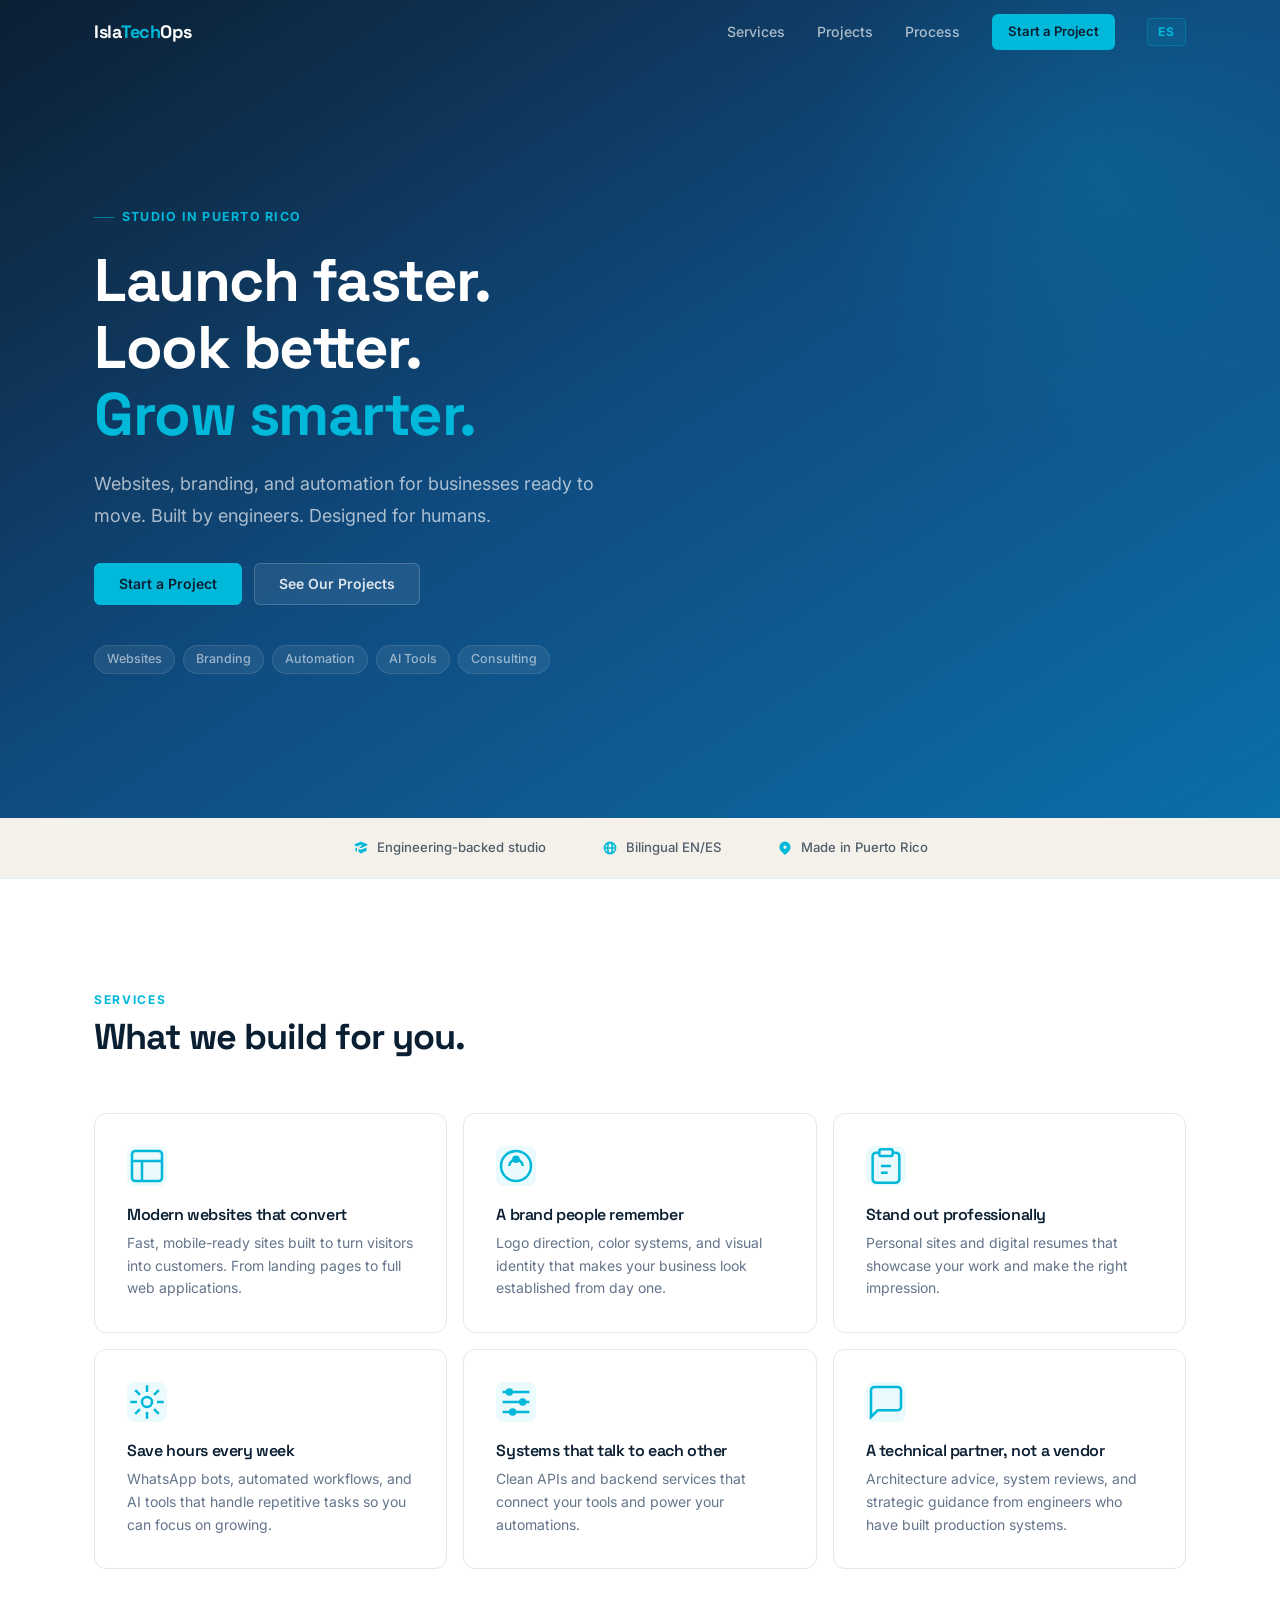
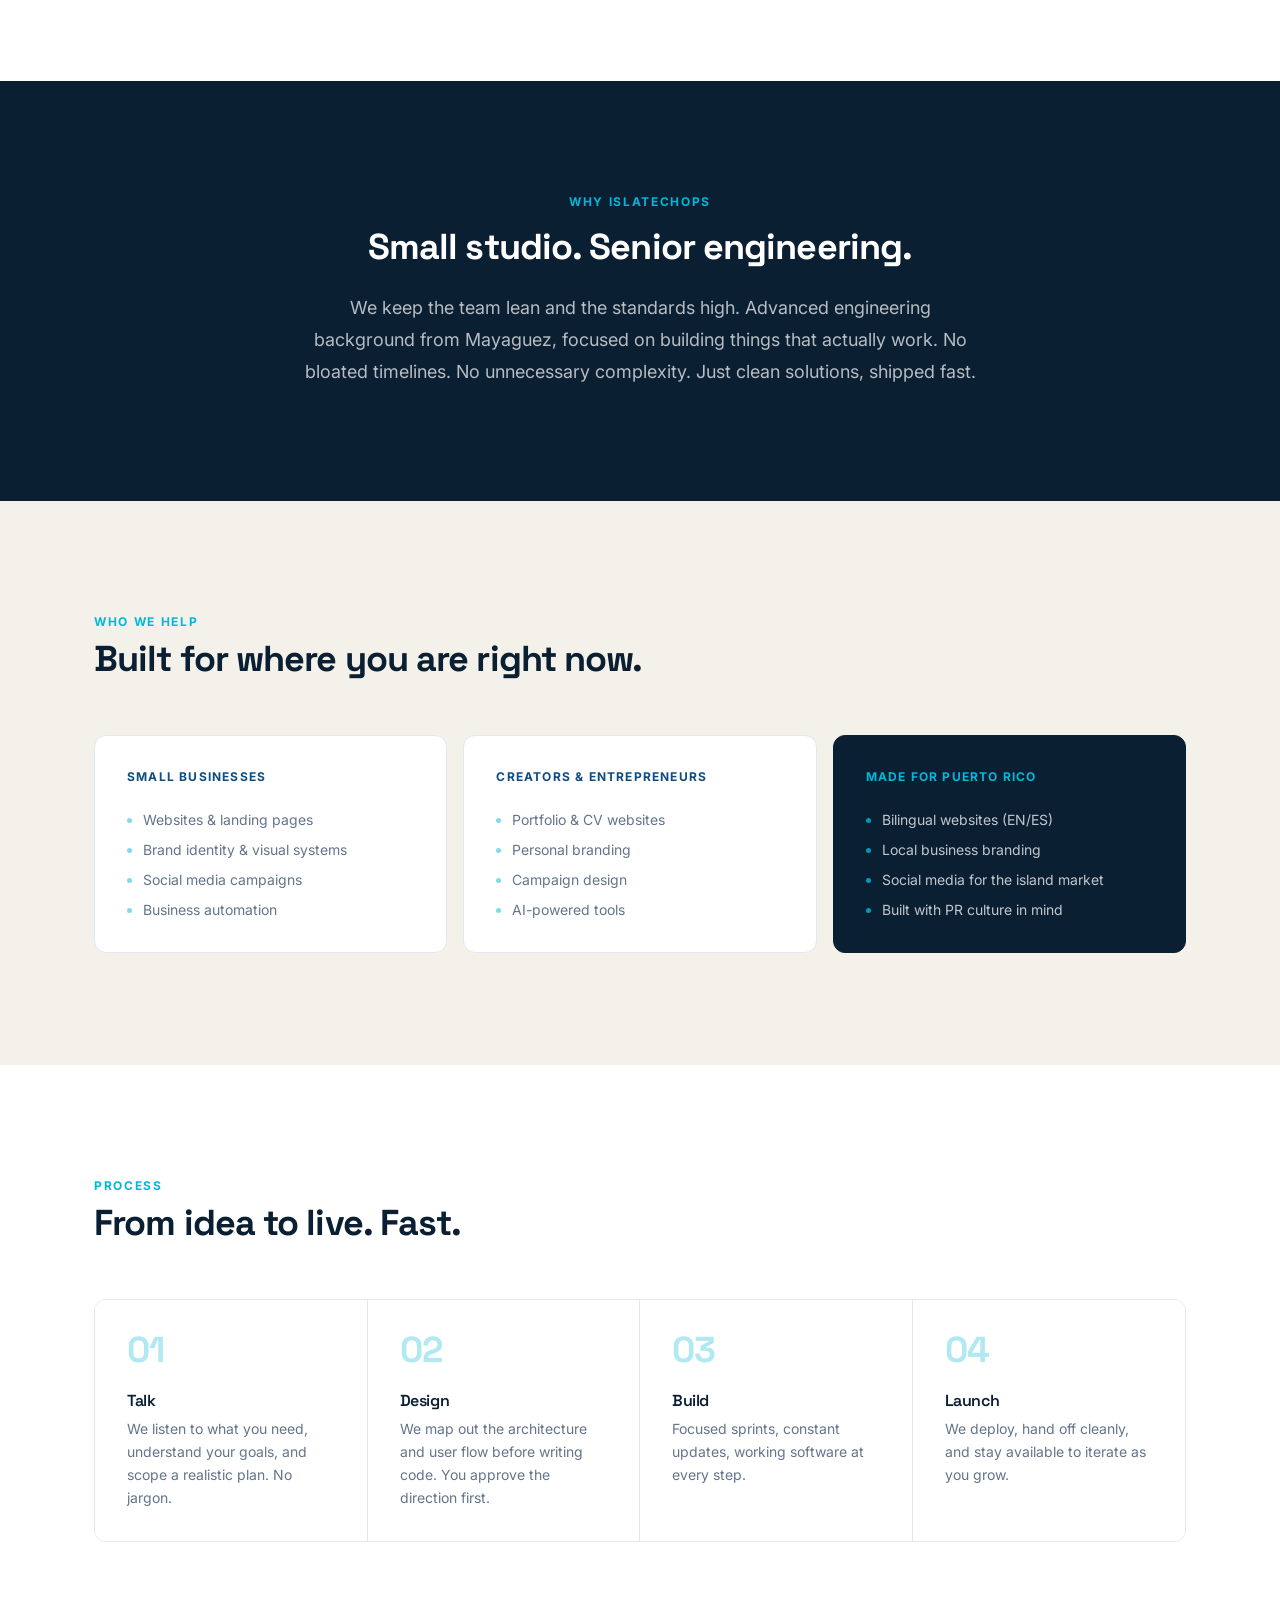
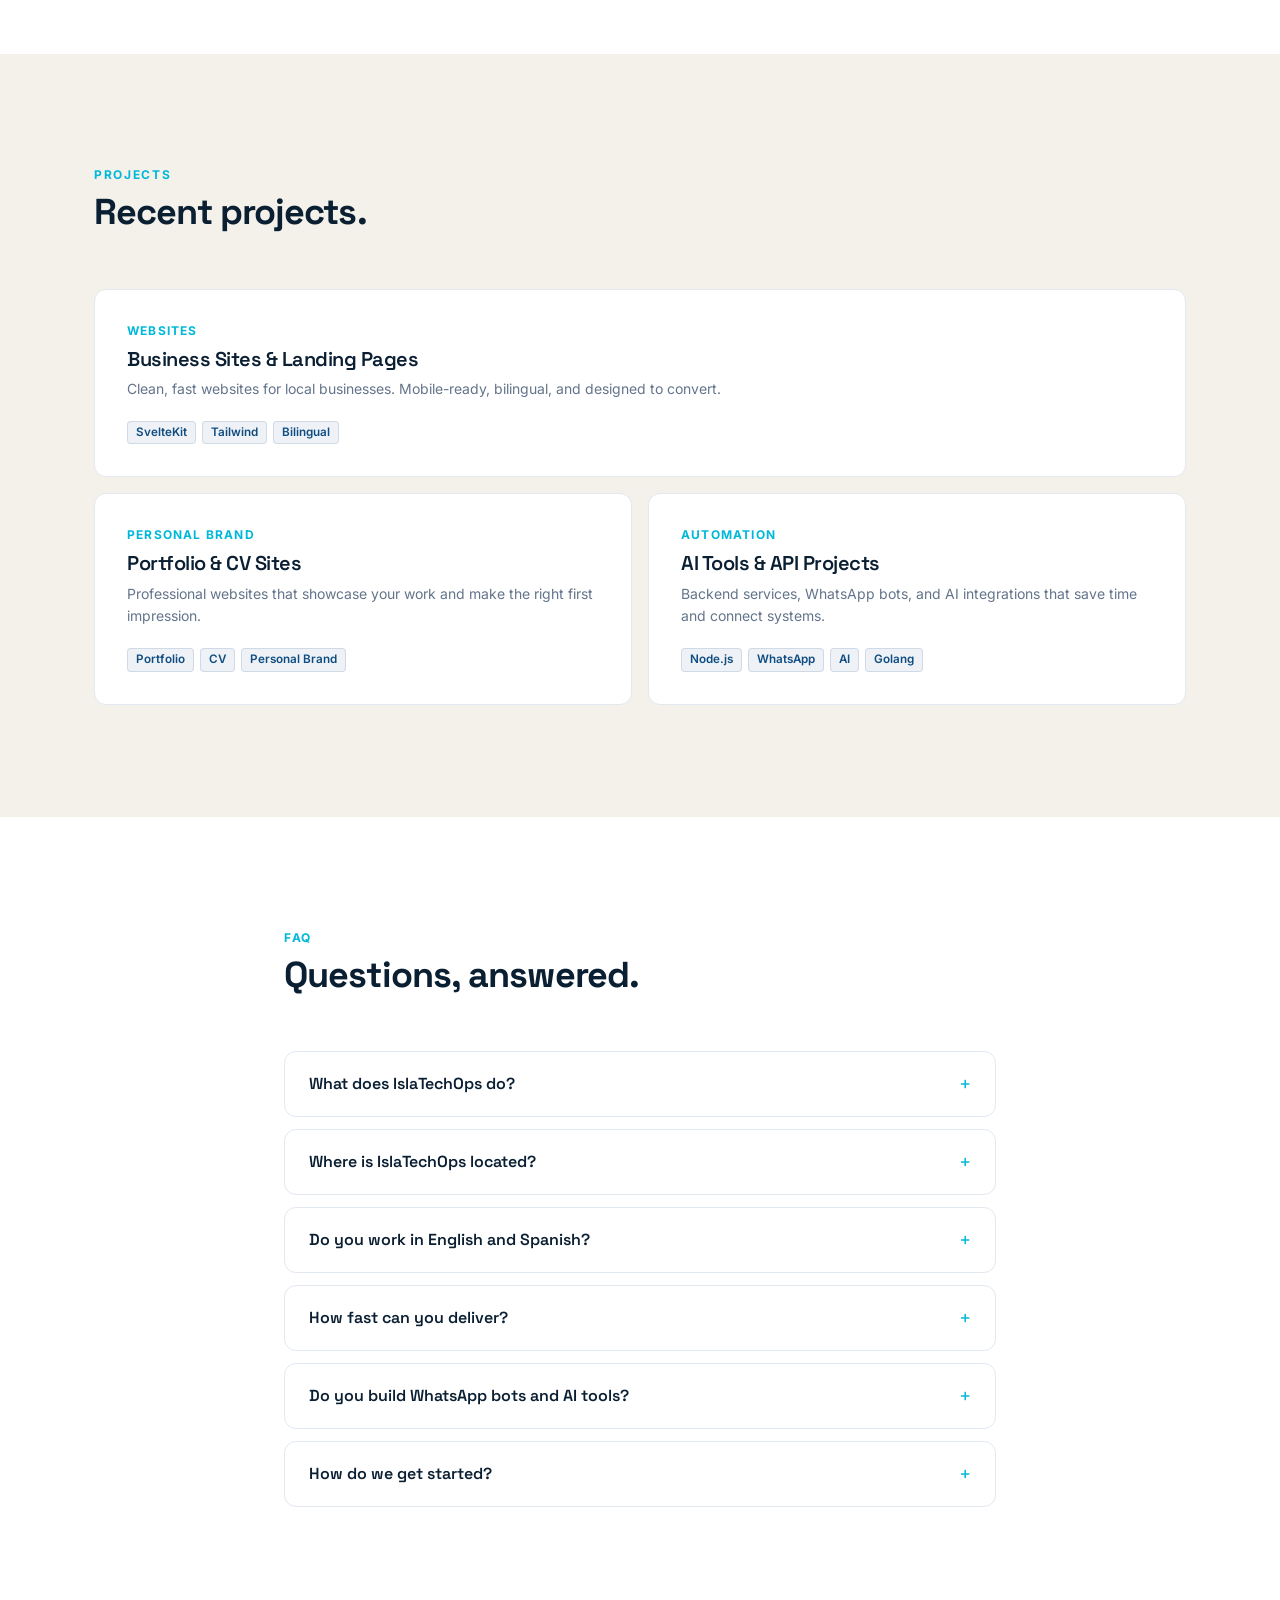
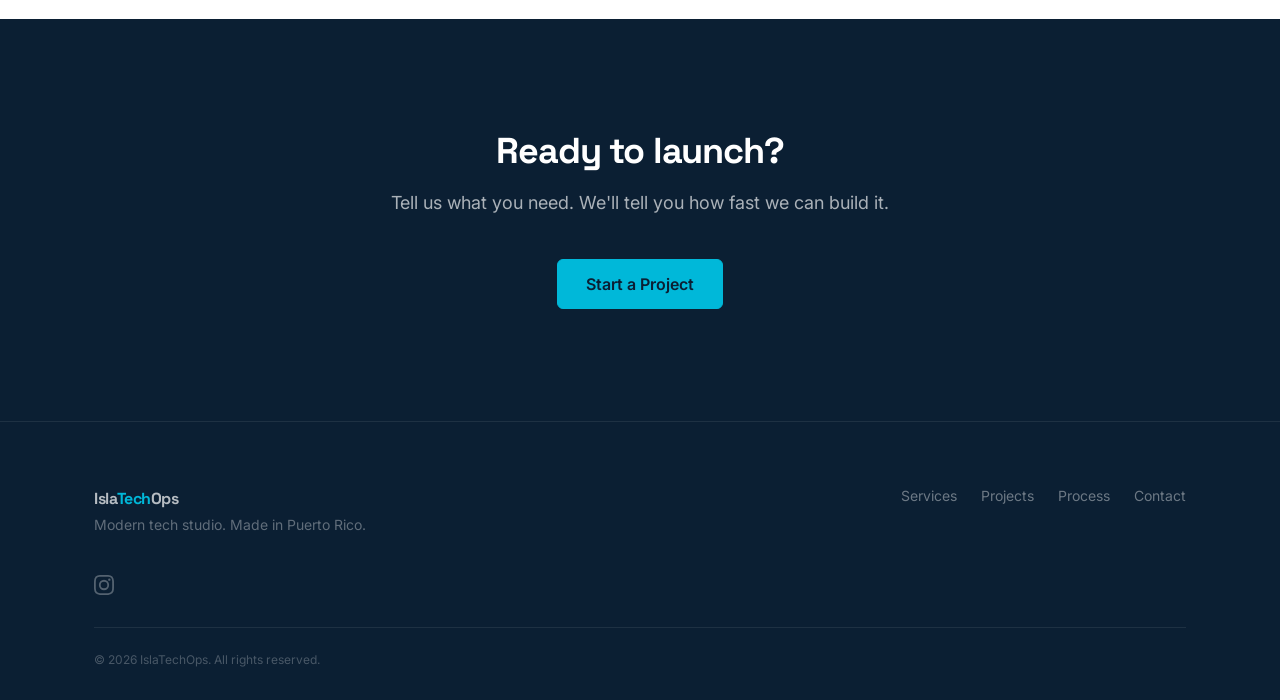
==== index.html @ 007b2ae7 "deploy: 28c992da46db5efd1ac79d65dab4089ecac6c20b ito-9-25/isla-tech-ops@28c992da46db5efd1ac79d65dab4" ====
<!doctype html>
<html lang="en" %sveltekit.attributes%>
<head>
  <meta charset="utf-8" />
  <meta name="viewport" content="width=device-width, initial-scale=1" />
  <meta name="theme-color" content="#0B1F33" />
  <meta name="color-scheme" content="light" />
  <link rel="manifest" href="/site.webmanifest" />
  <link rel="icon"             type="image/png" sizes="32x32" href="/logo-icon.png" />
  <link rel="icon"             type="image/png" sizes="16x16" href="/logo-icon.png" />
  <link rel="apple-touch-icon" sizes="180x180"                href="/logo-icon.png" />
  <link rel="preconnect" href="https://fonts.googleapis.com" />
  <link rel="preconnect" href="https://fonts.gstatic.com" crossorigin="anonymous" />
  <link rel="preload" as="style" href="https://fonts.googleapis.com/css2?family=Inter:wght@400;500;600&family=Space+Grotesk:wght@600;700&display=swap" />
  <link rel="stylesheet" href="https://fonts.googleapis.com/css2?family=Inter:wght@400;500;600&family=Space+Grotesk:wght@600;700&display=swap" media="print" onload="this.media='all'" />
  <noscript><link rel="stylesheet" href="https://fonts.googleapis.com/css2?family=Inter:wght@400;500;600&family=Space+Grotesk:wght@600;700&display=swap" /></noscript>
  <link href="./_app/immutable/entry/start.BDmFNzgh.js" rel="modulepreload">
		<link href="./_app/immutable/chunks/3kTxYc85.js" rel="modulepreload">
		<link href="./_app/immutable/chunks/Be1IkJb7.js" rel="modulepreload">
		<link href="./_app/immutable/entry/app.BhnBph5i.js" rel="modulepreload">
		<link href="./_app/immutable/chunks/DWjKG20r.js" rel="modulepreload">
		<link href="./_app/immutable/chunks/DiXzX1jH.js" rel="modulepreload">
		<link href="./_app/immutable/chunks/DRBwXQVj.js" rel="modulepreload">
		<link href="./_app/immutable/nodes/0.CoY6-DAo.js" rel="modulepreload">
		<link href="./_app/immutable/chunks/CcK7Q8ys.js" rel="modulepreload">
		<link href="./_app/immutable/nodes/2.BJ3NsCj7.js" rel="modulepreload">
		<!--1t153bb--><meta name="description" content="IslaTechOps is a modern tech studio in Puerto Rico. Websites, branding, and automation for businesses ready to grow. Engineering-backed, fast execution."/> <meta name="keywords" content="web development Puerto Rico, tech studio, branding, websites, AI automation, WhatsApp bots, APIs, portfolio sites, landing pages, consulting, IslaTechOps, desarrollo web, estudio tech, automatizacion"/> <meta name="robots" content="index, follow, max-snippet:-1, max-image-preview:large"/> <link rel="canonical" href="https://islatechops.com/"/> <meta name="geo.region" content="PR"/> <meta name="geo.placename" content="Puerto Rico"/> <link rel="alternate" hreflang="en" href="https://islatechops.com/?lang=en"/> <link rel="alternate" hreflang="es" href="https://islatechops.com/?lang=es"/> <link rel="alternate" hreflang="x-default" href="https://islatechops.com/"/> <link rel="alternate" type="text/plain" href="https://islatechops.com/llms.txt" title="LLM-readable site description"/> <link rel="alternate" type="text/plain" href="https://islatechops.com/llms-full.txt" title="LLM-readable full context"/> <meta property="og:type" content="website"/> <meta property="og:url" content="https://islatechops.com/"/> <meta property="og:site_name" content="IslaTechOps"/> <meta property="og:title" content="IslaTechOps: Launch faster. Look better. Grow smarter."/> <meta property="og:description" content="Modern tech studio in Puerto Rico. Websites, branding, and automation for businesses ready to grow. Engineering-backed, fast execution."/> <meta property="og:image" content="https://islatechops.com/logo-full.png"/> <meta property="og:image:alt" content="IslaTechOps - Modern tech studio in Puerto Rico"/> <meta property="og:locale" content="en_US"/> <meta property="og:locale:alternate" content="es_PR"/> <meta name="twitter:card" content="summary_large_image"/> <meta name="twitter:title" content="IslaTechOps: Launch faster. Look better. Grow smarter."/> <meta name="twitter:description" content="Modern tech studio in Puerto Rico. Websites, branding, and automation for businesses ready to grow. Engineering-backed, fast execution."/> <meta name="twitter:image" content="https://islatechops.com/logo-full.png"/> <!----><script type="application/ld+json">{"@context":"https://schema.org","@graph":[{"@type":"ProfessionalService","@id":"https://islatechops.com/#organization","name":"IslaTechOps","url":"https://islatechops.com/","logo":{"@type":"ImageObject","@id":"https://islatechops.com/#logo","url":"https://islatechops.com/logo-full.png","contentUrl":"https://islatechops.com/logo-full.png","caption":"IslaTechOps"},"image":{"@id":"https://islatechops.com/#logo"},"description":"IslaTechOps is a modern tech studio in Puerto Rico offering websites, branding, AI automation, WhatsApp bots, APIs, portfolio sites, and consulting for small businesses, creators, and entrepreneurs.","email":"support@islatechops.com","contactPoint":{"@type":"ContactPoint","contactType":"customer support","email":"support@islatechops.com","availableLanguage":["English","Spanish"]},"address":{"@type":"PostalAddress","addressRegion":"PR","addressCountry":"US"},"geo":{"@type":"GeoCoordinates","latitude":18.2208,"longitude":-66.5901},"areaServed":[{"@type":"Place","name":"Puerto Rico"},{"@type":"Place","name":"United States"},{"@type":"Place","name":"Latin America"}],"availableLanguage":[{"@type":"Language","name":"English","alternateName":"en"},{"@type":"Language","name":"Spanish","alternateName":"es"}],"knowsAbout":["Web Development","Branding","AI Automation","WhatsApp Bots","API Development","Landing Pages","Portfolio Websites","Technical Consulting","Visual Identity","Business Automation"],"sameAs":["https://instagram.com/islatechops"],"priceRange":"$$","slogan":"Launch faster. Look better. Grow smarter.","foundingLocation":{"@type":"Place","name":"Puerto Rico"},"hasOfferCatalog":{"@id":"https://islatechops.com/#services"}},{"@type":"WebSite","@id":"https://islatechops.com/#website","url":"https://islatechops.com/","name":"IslaTechOps","description":"Modern tech studio in Puerto Rico. Websites, branding, and automation for businesses ready to grow.","publisher":{"@id":"https://islatechops.com/#organization"},"inLanguage":["en","es"]},{"@type":"WebPage","@id":"https://islatechops.com/#webpage","url":"https://islatechops.com/","name":"IslaTechOps: Launch faster. Look better. Grow smarter.","isPartOf":{"@id":"https://islatechops.com/#website"},"about":{"@id":"https://islatechops.com/#organization"},"primaryImageOfPage":{"@id":"https://islatechops.com/#logo"},"inLanguage":["en","es"]},{"@type":"OfferCatalog","@id":"https://islatechops.com/#services","name":"IslaTechOps Services","description":"Professional services offered by IslaTechOps tech studio in Puerto Rico.","itemListElement":[{"@type":"Offer","position":1,"itemOffered":{"@type":"Service","name":"Modern Websites","description":"Fast, mobile-ready websites built to convert visitors into customers. Landing pages, business sites, and full web applications.","provider":{"@id":"https://islatechops.com/#organization"},"areaServed":"Puerto Rico"}},{"@type":"Offer","position":2,"itemOffered":{"@type":"Service","name":"Branding & Visual Identity","description":"Logo direction, color systems, and visual identity that makes your business look established from day one.","provider":{"@id":"https://islatechops.com/#organization"},"areaServed":"Puerto Rico"}},{"@type":"Offer","position":3,"itemOffered":{"@type":"Service","name":"Portfolio & CV Websites","description":"Personal sites and digital resumes that showcase your work and make the right professional impression.","provider":{"@id":"https://islatechops.com/#organization"},"areaServed":"Puerto Rico"}},{"@type":"Offer","position":4,"itemOffered":{"@type":"Service","name":"AI Automation & WhatsApp Bots","description":"WhatsApp bots, automated workflows, and AI tools that handle repetitive tasks so you can focus on growing your business.","provider":{"@id":"https://islatechops.com/#organization"},"areaServed":"Puerto Rico"}},{"@type":"Offer","position":5,"itemOffered":{"@type":"Service","name":"APIs & Integrations","description":"Clean APIs and backend services that connect your tools, payments, forms, and power your automations.","provider":{"@id":"https://islatechops.com/#organization"},"areaServed":"Puerto Rico"}},{"@type":"Offer","position":6,"itemOffered":{"@type":"Service","name":"Technical Consulting","description":"Architecture advice, system reviews, and strategic guidance from engineers who have built production systems.","provider":{"@id":"https://islatechops.com/#organization"},"areaServed":"Puerto Rico"}}]},{"@type":"FAQPage","@id":"https://islatechops.com/#faq","isPartOf":{"@id":"https://islatechops.com/#webpage"},"inLanguage":"en","mainEntity":[{"@type":"Question","name":"What does IslaTechOps do?","acceptedAnswer":{"@type":"Answer","text":"We build websites, branding, AI automations, WhatsApp bots, and APIs for small businesses, creators, and entrepreneurs. We also offer technical consulting."}},{"@type":"Question","name":"Where is IslaTechOps located?","acceptedAnswer":{"@type":"Answer","text":"We are based in Puerto Rico and work with clients across the island, the United States, and Latin America."}},{"@type":"Question","name":"Do you work in English and Spanish?","acceptedAnswer":{"@type":"Answer","text":"Yes. The studio is fully bilingual. We build bilingual websites and communicate in whichever language you prefer."}},{"@type":"Question","name":"How fast can you deliver?","acceptedAnswer":{"@type":"Answer","text":"We work in focused cycles with no bloated timelines. Simple sites launch in days to weeks, not months. You get a realistic timeline before we start."}},{"@type":"Question","name":"Do you build WhatsApp bots and AI tools?","acceptedAnswer":{"@type":"Answer","text":"Yes. We build WhatsApp bots, automated workflows, and AI tools that answer customers faster and handle repetitive tasks for you."}},{"@type":"Question","name":"How do we get started?","acceptedAnswer":{"@type":"Answer","text":"Email support@islatechops.com or tap Start a Project. Tell us what you need, and we will reply with a realistic plan and timeline."}}]}]}</script><!----><!----><title>IslaTechOps: Launch faster. Look better. Grow smarter.</title>
		<link href="./_app/immutable/assets/0.JP_t9rA4.css" rel="stylesheet">
</head>
<body data-sveltekit-preload-data="hover" class="antialiased ito-loading">
  <script>
    (function() {
      var lang = 'en';
      try {
        var p = new URLSearchParams(window.location.search).get('lang');
        if (p === 'es' || p === 'en') { lang = p; }
        else {
          var s = localStorage.getItem('ito-lang');
          if (s === 'es') lang = 'es';
        }
      } catch(e) {}
      document.documentElement.lang = lang;
      document.documentElement.dataset.lang = lang;
      if (lang === 'en') document.body.classList.remove('ito-loading');
    })();
  </script>
  <div><!--[--><!--[0--><!--[--><a href="#main" class="skip-link">Skip to main content</a> <header class="fixed top-0 inset-x-0 z-50 transition-[background-color,border-color,backdrop-filter] duration-300 border-b will-change-[backdrop-filter] bg-transparent border-transparent"><div class="max-w-[1140px] mx-auto px-6 flex items-center justify-between h-16"><a href="/" class="flex-shrink-0 text-white font-heading font-bold text-lg tracking-tight">Isla<span class="text-aqua">Tech</span>Ops</a> <nav class="hidden md:flex items-center gap-8" aria-label="Main navigation"><!--[--><a href="#services" class="text-[0.88rem] font-medium text-white/65 hover:text-white transition-colors">Services</a><a href="#projects" class="text-[0.88rem] font-medium text-white/65 hover:text-white transition-colors">Projects</a><a href="#process" class="text-[0.88rem] font-medium text-white/65 hover:text-white transition-colors">Process</a><!--]--> <a href="#contact" class="text-[0.82rem] font-semibold px-4 py-2 rounded-md bg-aqua text-navy hover:bg-aqua-hover transition-colors">Start a Project</a> <button aria-label="Switch to Spanish" class="text-[0.75rem] font-bold tracking-widest text-aqua bg-aqua/10 border border-aqua/25 hover:bg-aqua/20 hover:border-aqua rounded px-2.5 py-1 transition-colors cursor-pointer">ES</button></nav> <button class="md:hidden flex flex-col gap-[5px] p-1 cursor-pointer" aria-label="Toggle navigation menu" aria-expanded="false" aria-controls="mobile-menu"><span class="block w-[22px] h-[1.5px] bg-white/65 transition-transform duration-200 "></span> <span class="block w-[22px] h-[1.5px] bg-white/65 transition-opacity duration-200 "></span> <span class="block w-[22px] h-[1.5px] bg-white/65 transition-transform duration-200 "></span></button></div> <!--[-1--><!--]--></header><!----> <main id="main"><!--[--><!----> <section class="relative overflow-hidden bg-gradient-to-br from-navy via-navy-mid to-[#0a6fa8] pt-[calc(9rem+64px)] pb-36"><div class="absolute inset-0 pointer-events-none opacity-30" style="background-image: radial-gradient(rgba(0,184,217,.12) 1px, transparent 1px); background-size: 32px 32px;"></div> <div class="absolute -top-28 -right-24 w-[560px] h-[560px] rounded-full pointer-events-none" style="background: radial-gradient(circle, rgba(0,184,217,.15) 0%, transparent 70%);"></div> <div class="relative z-10 max-w-[1140px] mx-auto px-6"><p class="hero-fade flex items-center gap-2 text-[0.78rem] font-bold tracking-[0.1em] uppercase text-aqua mb-5" style="animation-delay: 0ms"><span class="inline-block w-5 h-px bg-aqua opacity-60"></span> Studio in Puerto Rico</p> <h1 class="hero-fade text-4xl md:text-6xl font-bold text-white max-w-3xl mb-5 font-heading leading-[1.1]" style="animation-delay: 80ms"><!---->Launch faster.<br/>Look better.<br/><span class="text-aqua">Grow smarter.</span><!----></h1> <p class="hero-fade text-base md:text-lg text-white/65 max-w-[540px] leading-[1.75] mb-8" style="animation-delay: 160ms">Websites, branding, and automation for businesses ready to move. Built by engineers. Designed for humans.</p> <div class="hero-fade flex flex-wrap gap-3 mb-10" style="animation-delay: 240ms"><a href="#contact" class="px-6 py-2.5 rounded-md bg-aqua border border-aqua text-navy text-sm font-semibold hover:bg-aqua-hover hover:border-aqua-hover transition-colors">Start a Project</a> <a href="#projects" class="px-6 py-2.5 rounded-md bg-white/8 border border-white/18 text-white/85 text-sm font-semibold hover:bg-white/14 hover:text-white transition-colors">See Our Projects</a></div> <div class="hero-fade flex flex-wrap gap-2" style="animation-delay: 320ms"><!--[--><span class="text-[0.78rem] font-medium text-white/55 bg-white/7 border border-white/10 rounded-full px-3 py-1 hover:text-aqua hover:border-aqua/40 hover:bg-aqua/8 transition-colors cursor-default">Websites</span><span class="text-[0.78rem] font-medium text-white/55 bg-white/7 border border-white/10 rounded-full px-3 py-1 hover:text-aqua hover:border-aqua/40 hover:bg-aqua/8 transition-colors cursor-default">Branding</span><span class="text-[0.78rem] font-medium text-white/55 bg-white/7 border border-white/10 rounded-full px-3 py-1 hover:text-aqua hover:border-aqua/40 hover:bg-aqua/8 transition-colors cursor-default">Automation</span><span class="text-[0.78rem] font-medium text-white/55 bg-white/7 border border-white/10 rounded-full px-3 py-1 hover:text-aqua hover:border-aqua/40 hover:bg-aqua/8 transition-colors cursor-default">AI Tools</span><span class="text-[0.78rem] font-medium text-white/55 bg-white/7 border border-white/10 rounded-full px-3 py-1 hover:text-aqua hover:border-aqua/40 hover:bg-aqua/8 transition-colors cursor-default">Consulting</span><!--]--></div></div></section><!----> <section class="py-5 bg-sand border-b border-border"><div class="max-w-[1140px] mx-auto px-6"><div class="flex flex-wrap justify-center gap-8 md:gap-14"><!--[--><div class="flex items-center gap-2 text-navy/70"><span class="text-aqua"><!----><svg viewBox="0 0 20 20" fill="currentColor" class="w-4 h-4"><path d="M10.394 2.08a1 1 0 00-.788 0l-7 3a1 1 0 000 1.84L5.25 8.051a.999.999 0 01.356-.257l4-1.714a1 1 0 11.788 1.838L7.667 9.088l1.94.831a1 1 0 00.787 0l7-3a1 1 0 000-1.838l-7-3zM3.31 9.397L5 10.12v4.102a8.969 8.969 0 00-1.05-.174 1 1 0 01-.89-.89 11.115 11.115 0 01.25-3.762zM9.3 16.573A9.026 9.026 0 007 14.935v-3.957l1.818.78a3 3 0 002.364 0l5.508-2.361a11.026 11.026 0 01.25 3.762 1 1 0 01-.89.89 8.968 8.968 0 00-5.35 2.524 1 1 0 01-1.4 0z"/></svg><!----></span> <span class="text-[0.82rem] font-medium">Engineering-backed studio</span></div><div class="flex items-center gap-2 text-navy/70"><span class="text-aqua"><!----><svg viewBox="0 0 20 20" fill="currentColor" class="w-4 h-4"><path fill-rule="evenodd" d="M4.083 9h1.946c.089-1.546.383-2.97.837-4.118A6.004 6.004 0 004.083 9zM10 2a8 8 0 100 16 8 8 0 000-16zm0 2c-.076 0-.232.032-.465.262-.238.234-.497.623-.737 1.182-.389.907-.673 2.142-.766 3.556h3.936c-.093-1.414-.377-2.649-.766-3.556-.24-.56-.5-.948-.737-1.182C10.232 4.032 10.076 4 10 4zm3.971 5c-.089-1.546-.383-2.97-.837-4.118A6.004 6.004 0 0115.917 9h-1.946zm-2.003 2H8.032c.093 1.414.377 2.649.766 3.556.24.56.5.948.737 1.182.233.23.389.262.465.262.076 0 .232-.032.465-.262.238-.234.497-.623.737-1.182.389-.907.673-2.142.766-3.556zm1.166 4.118c.454-1.147.748-2.572.837-4.118h1.946a6.004 6.004 0 01-2.783 4.118zm-6.268 0C6.412 13.97 6.118 12.546 6.03 11H4.083a6.004 6.004 0 002.783 4.118z" clip-rule="evenodd"/></svg><!----></span> <span class="text-[0.82rem] font-medium">Bilingual EN/ES</span></div><div class="flex items-center gap-2 text-navy/70"><span class="text-aqua"><!----><svg viewBox="0 0 20 20" fill="currentColor" class="w-4 h-4"><path fill-rule="evenodd" d="M5.05 4.05a7 7 0 119.9 9.9L10 18.9l-4.95-4.95a7 7 0 010-9.9zM10 11a2 2 0 100-4 2 2 0 000 4z" clip-rule="evenodd"/></svg><!----></span> <span class="text-[0.82rem] font-medium">Made in Puerto Rico</span></div><!--]--></div></div></section><!----> <section class="py-28 bg-white" id="services"><div class="max-w-[1140px] mx-auto px-6"><div class="mb-14 fade-up"><p class="text-[0.75rem] font-bold tracking-[0.14em] uppercase text-aqua mb-2">Services</p> <h2 class="text-3xl md:text-4xl font-bold text-navy max-w-xl font-heading">What we build for you.</h2></div> <div class="grid grid-cols-1 md:grid-cols-2 lg:grid-cols-3 gap-4"><!--[--><article class="fade-up group bg-white border border-border rounded-xl hover:border-aqua/30 hover:-translate-y-0.5 transition-[border-color,transform] duration-300 p-8" style="animation-delay: 0ms"><div class="w-10 h-10 flex items-center justify-center rounded-lg bg-aqua/8 text-aqua mb-5 group-hover:bg-aqua/14 transition-colors" aria-hidden="true"><!----><svg viewBox="0 0 24 24" fill="none" stroke="currentColor" stroke-width="1.5"><rect x="3" y="3" width="18" height="18" rx="2"/><path d="M3 9h18"/><path d="M9 21V9"/></svg><!----></div> <h3 class="text-base font-semibold text-navy mb-2 font-heading">Modern websites that convert</h3> <p class="text-sm text-slate leading-relaxed">Fast, mobile-ready sites built to turn visitors into customers. From landing pages to full web applications.</p></article><article class="fade-up group bg-white border border-border rounded-xl hover:border-aqua/30 hover:-translate-y-0.5 transition-[border-color,transform] duration-300 p-8" style="animation-delay: 80ms"><div class="w-10 h-10 flex items-center justify-center rounded-lg bg-aqua/8 text-aqua mb-5 group-hover:bg-aqua/14 transition-colors" aria-hidden="true"><!----><svg viewBox="0 0 24 24" fill="none" stroke="currentColor" stroke-width="1.5"><circle cx="12" cy="12" r="9"/><path d="M8 12a4 4 0 0 1 8 0"/><circle cx="12" cy="8" r="1.5" fill="currentColor"/></svg><!----></div> <h3 class="text-base font-semibold text-navy mb-2 font-heading">A brand people remember</h3> <p class="text-sm text-slate leading-relaxed">Logo direction, color systems, and visual identity that makes your business look established from day one.</p></article><article class="fade-up group bg-white border border-border rounded-xl hover:border-aqua/30 hover:-translate-y-0.5 transition-[border-color,transform] duration-300 p-8" style="animation-delay: 160ms"><div class="w-10 h-10 flex items-center justify-center rounded-lg bg-aqua/8 text-aqua mb-5 group-hover:bg-aqua/14 transition-colors" aria-hidden="true"><!----><svg viewBox="0 0 24 24" fill="none" stroke="currentColor" stroke-width="1.5"><path d="M16 4h2a2 2 0 0 1 2 2v14a2 2 0 0 1-2 2H6a2 2 0 0 1-2-2V6a2 2 0 0 1 2-2h2"/><rect x="8" y="2" width="8" height="4" rx="1"/><path d="M9 12h6M9 16h4"/></svg><!----></div> <h3 class="text-base font-semibold text-navy mb-2 font-heading">Stand out professionally</h3> <p class="text-sm text-slate leading-relaxed">Personal sites and digital resumes that showcase your work and make the right impression.</p></article><article class="fade-up group bg-white border border-border rounded-xl hover:border-aqua/30 hover:-translate-y-0.5 transition-[border-color,transform] duration-300 p-8" style="animation-delay: 240ms"><div class="w-10 h-10 flex items-center justify-center rounded-lg bg-aqua/8 text-aqua mb-5 group-hover:bg-aqua/14 transition-colors" aria-hidden="true"><!----><svg viewBox="0 0 24 24" fill="none" stroke="currentColor" stroke-width="1.5"><path d="M12 2v4M12 18v4M4.93 4.93l2.83 2.83M16.24 16.24l2.83 2.83M2 12h4M18 12h4M4.93 19.07l2.83-2.83M16.24 7.76l2.83-2.83"/><circle cx="12" cy="12" r="3"/></svg><!----></div> <h3 class="text-base font-semibold text-navy mb-2 font-heading">Save hours every week</h3> <p class="text-sm text-slate leading-relaxed">WhatsApp bots, automated workflows, and AI tools that handle repetitive tasks so you can focus on growing.</p></article><article class="fade-up group bg-white border border-border rounded-xl hover:border-aqua/30 hover:-translate-y-0.5 transition-[border-color,transform] duration-300 p-8" style="animation-delay: 320ms"><div class="w-10 h-10 flex items-center justify-center rounded-lg bg-aqua/8 text-aqua mb-5 group-hover:bg-aqua/14 transition-colors" aria-hidden="true"><!----><svg viewBox="0 0 24 24" fill="none" stroke="currentColor" stroke-width="1.5"><path d="M4 6h16M4 12h16M4 18h16"/><circle cx="8" cy="6" r="1.5" fill="currentColor"/><circle cx="16" cy="12" r="1.5" fill="currentColor"/><circle cx="10" cy="18" r="1.5" fill="currentColor"/></svg><!----></div> <h3 class="text-base font-semibold text-navy mb-2 font-heading">Systems that talk to each other</h3> <p class="text-sm text-slate leading-relaxed">Clean APIs and backend services that connect your tools and power your automations.</p></article><article class="fade-up group bg-white border border-border rounded-xl hover:border-aqua/30 hover:-translate-y-0.5 transition-[border-color,transform] duration-300 p-8" style="animation-delay: 400ms"><div class="w-10 h-10 flex items-center justify-center rounded-lg bg-aqua/8 text-aqua mb-5 group-hover:bg-aqua/14 transition-colors" aria-hidden="true"><!----><svg viewBox="0 0 24 24" fill="none" stroke="currentColor" stroke-width="1.5"><path d="M21 15a2 2 0 0 1-2 2H7l-4 4V5a2 2 0 0 1 2-2h14a2 2 0 0 1 2 2v10z"/></svg><!----></div> <h3 class="text-base font-semibold text-navy mb-2 font-heading">A technical partner, not a vendor</h3> <p class="text-sm text-slate leading-relaxed">Architecture advice, system reviews, and strategic guidance from engineers who have built production systems.</p></article><!--]--></div></div></section><!----> <section class="py-28 bg-navy relative overflow-hidden"><div class="absolute inset-0 pointer-events-none opacity-20" style="background-image: radial-gradient(rgba(0,184,217,.1) 1px, transparent 1px); background-size: 28px 28px;"></div> <div class="relative z-10 max-w-[720px] mx-auto px-6 text-center fade-up"><p class="text-[0.75rem] font-bold tracking-[0.14em] uppercase text-aqua mb-4">Why IslaTechOps</p> <h2 class="text-3xl md:text-4xl font-bold text-white mb-6 font-heading leading-[1.15]">Small studio. Senior engineering.</h2> <p class="text-base md:text-lg text-white/70 leading-[1.8]">We keep the team lean and the standards high. Advanced engineering background from Mayaguez, focused on building things that actually work. No bloated timelines. No unnecessary complexity. Just clean solutions, shipped fast.</p></div></section><!----> <section class="py-28 bg-sand" id="who-we-help"><div class="max-w-[1140px] mx-auto px-6"><div class="mb-14 fade-up"><p class="text-[0.75rem] font-bold tracking-[0.14em] uppercase text-aqua mb-2">Who We Help</p> <h2 class="text-3xl md:text-4xl font-bold text-navy max-w-xl font-heading">Built for where you are right now.</h2></div> <div class="grid grid-cols-1 md:grid-cols-3 gap-4"><!--[--><div class="fade-up rounded-xl p-8 bg-white border border-border hover:border-border-mid transition-colors" style="animation-delay: 0ms"><p class="text-[0.75rem] font-bold tracking-[0.1em] uppercase mb-6 text-navy-mid">Small Businesses</p> <ul class="space-y-2.5"><!--[--><li class="text-sm pl-4 relative before:absolute before:left-0 before:top-[0.55em] before:w-[5px] before:h-[5px] before:rounded-full text-slate before:bg-aqua before:opacity-50">Websites &amp; landing pages</li><li class="text-sm pl-4 relative before:absolute before:left-0 before:top-[0.55em] before:w-[5px] before:h-[5px] before:rounded-full text-slate before:bg-aqua before:opacity-50">Brand identity &amp; visual systems</li><li class="text-sm pl-4 relative before:absolute before:left-0 before:top-[0.55em] before:w-[5px] before:h-[5px] before:rounded-full text-slate before:bg-aqua before:opacity-50">Social media campaigns</li><li class="text-sm pl-4 relative before:absolute before:left-0 before:top-[0.55em] before:w-[5px] before:h-[5px] before:rounded-full text-slate before:bg-aqua before:opacity-50">Business automation</li><!--]--></ul></div><div class="fade-up rounded-xl p-8 bg-white border border-border hover:border-border-mid transition-colors" style="animation-delay: 80ms"><p class="text-[0.75rem] font-bold tracking-[0.1em] uppercase mb-6 text-navy-mid">Creators &amp; Entrepreneurs</p> <ul class="space-y-2.5"><!--[--><li class="text-sm pl-4 relative before:absolute before:left-0 before:top-[0.55em] before:w-[5px] before:h-[5px] before:rounded-full text-slate before:bg-aqua before:opacity-50">Portfolio &amp; CV websites</li><li class="text-sm pl-4 relative before:absolute before:left-0 before:top-[0.55em] before:w-[5px] before:h-[5px] before:rounded-full text-slate before:bg-aqua before:opacity-50">Personal branding</li><li class="text-sm pl-4 relative before:absolute before:left-0 before:top-[0.55em] before:w-[5px] before:h-[5px] before:rounded-full text-slate before:bg-aqua before:opacity-50">Campaign design</li><li class="text-sm pl-4 relative before:absolute before:left-0 before:top-[0.55em] before:w-[5px] before:h-[5px] before:rounded-full text-slate before:bg-aqua before:opacity-50">AI-powered tools</li><!--]--></ul></div><div class="fade-up rounded-xl p-8 bg-navy border border-navy" style="animation-delay: 160ms"><p class="text-[0.75rem] font-bold tracking-[0.1em] uppercase mb-6 text-aqua">Made for Puerto Rico</p> <ul class="space-y-2.5"><!--[--><li class="text-sm pl-4 relative before:absolute before:left-0 before:top-[0.55em] before:w-[5px] before:h-[5px] before:rounded-full text-white/75 before:bg-aqua before:opacity-80">Bilingual websites (EN/ES)</li><li class="text-sm pl-4 relative before:absolute before:left-0 before:top-[0.55em] before:w-[5px] before:h-[5px] before:rounded-full text-white/75 before:bg-aqua before:opacity-80">Local business branding</li><li class="text-sm pl-4 relative before:absolute before:left-0 before:top-[0.55em] before:w-[5px] before:h-[5px] before:rounded-full text-white/75 before:bg-aqua before:opacity-80">Social media for the island market</li><li class="text-sm pl-4 relative before:absolute before:left-0 before:top-[0.55em] before:w-[5px] before:h-[5px] before:rounded-full text-white/75 before:bg-aqua before:opacity-80">Built with PR culture in mind</li><!--]--></ul></div><!--]--></div></div></section><!----> <section class="py-28 bg-white" id="process"><div class="max-w-[1140px] mx-auto px-6"><div class="mb-14 fade-up"><p class="text-[0.75rem] font-bold tracking-[0.14em] uppercase text-aqua mb-2">Process</p> <h2 class="text-3xl md:text-4xl font-bold text-navy max-w-xl font-heading">From idea to live. Fast.</h2></div> <ol class="grid grid-cols-1 sm:grid-cols-2 lg:grid-cols-4 border border-border rounded-xl overflow-hidden divide-y lg:divide-y-0 lg:divide-x divide-border"><!--[--><li class="fade-up bg-white hover:bg-sand/60 transition-colors p-8" style="animation-delay: 0ms"><p class="font-heading text-[2.25rem] font-bold tracking-tight text-aqua opacity-30 leading-none mb-6" aria-hidden="true">01</p> <h3 class="text-base font-semibold text-navy mb-2 font-heading">Talk</h3> <p class="text-sm text-slate leading-relaxed">We listen to what you need, understand your goals, and scope a realistic plan. No jargon.</p></li><li class="fade-up bg-white hover:bg-sand/60 transition-colors p-8" style="animation-delay: 100ms"><p class="font-heading text-[2.25rem] font-bold tracking-tight text-aqua opacity-30 leading-none mb-6" aria-hidden="true">02</p> <h3 class="text-base font-semibold text-navy mb-2 font-heading">Design</h3> <p class="text-sm text-slate leading-relaxed">We map out the architecture and user flow before writing code. You approve the direction first.</p></li><li class="fade-up bg-white hover:bg-sand/60 transition-colors p-8" style="animation-delay: 200ms"><p class="font-heading text-[2.25rem] font-bold tracking-tight text-aqua opacity-30 leading-none mb-6" aria-hidden="true">03</p> <h3 class="text-base font-semibold text-navy mb-2 font-heading">Build</h3> <p class="text-sm text-slate leading-relaxed">Focused sprints, constant updates, working software at every step.</p></li><li class="fade-up bg-white hover:bg-sand/60 transition-colors p-8" style="animation-delay: 300ms"><p class="font-heading text-[2.25rem] font-bold tracking-tight text-aqua opacity-30 leading-none mb-6" aria-hidden="true">04</p> <h3 class="text-base font-semibold text-navy mb-2 font-heading">Launch</h3> <p class="text-sm text-slate leading-relaxed">We deploy, hand off cleanly, and stay available to iterate as you grow.</p></li><!--]--></ol></div></section><!----> <section class="py-28 bg-sand" id="projects"><div class="max-w-[1140px] mx-auto px-6"><div class="mb-14 fade-up"><p class="text-[0.75rem] font-bold tracking-[0.14em] uppercase text-aqua mb-2">Projects</p> <h2 class="text-3xl md:text-4xl font-bold text-navy max-w-xl font-heading">Recent projects.</h2></div> <div class="grid grid-cols-1 md:grid-cols-2 gap-4"><!--[--><article class="fade-up bg-white border border-border rounded-xl p-8 hover:border-aqua/30 hover:-translate-y-0.5 transition-[border-color,transform] duration-300 md:col-span-2" style="animation-delay: 0ms"><p class="text-[0.75rem] font-bold tracking-[0.1em] uppercase text-aqua mb-2">Websites</p> <h3 class="text-xl font-semibold text-navy mb-2 font-heading">Business Sites &amp; Landing Pages</h3> <p class="text-sm text-slate leading-relaxed mb-5">Clean, fast websites for local businesses. Mobile-ready, bilingual, and designed to convert.</p> <div class="flex flex-wrap gap-1.5"><!--[--><span class="text-[0.73rem] font-semibold text-navy-mid bg-navy-mid/7 border border-navy-mid/14 rounded px-2 py-0.5">SvelteKit</span><span class="text-[0.73rem] font-semibold text-navy-mid bg-navy-mid/7 border border-navy-mid/14 rounded px-2 py-0.5">Tailwind</span><span class="text-[0.73rem] font-semibold text-navy-mid bg-navy-mid/7 border border-navy-mid/14 rounded px-2 py-0.5">Bilingual</span><!--]--></div></article><article class="fade-up bg-white border border-border rounded-xl p-8 hover:border-aqua/30 hover:-translate-y-0.5 transition-[border-color,transform] duration-300 " style="animation-delay: 80ms"><p class="text-[0.75rem] font-bold tracking-[0.1em] uppercase text-aqua mb-2">Personal Brand</p> <h3 class="text-xl font-semibold text-navy mb-2 font-heading">Portfolio &amp; CV Sites</h3> <p class="text-sm text-slate leading-relaxed mb-5">Professional websites that showcase your work and make the right first impression.</p> <div class="flex flex-wrap gap-1.5"><!--[--><span class="text-[0.73rem] font-semibold text-navy-mid bg-navy-mid/7 border border-navy-mid/14 rounded px-2 py-0.5">Portfolio</span><span class="text-[0.73rem] font-semibold text-navy-mid bg-navy-mid/7 border border-navy-mid/14 rounded px-2 py-0.5">CV</span><span class="text-[0.73rem] font-semibold text-navy-mid bg-navy-mid/7 border border-navy-mid/14 rounded px-2 py-0.5">Personal Brand</span><!--]--></div></article><article class="fade-up bg-white border border-border rounded-xl p-8 hover:border-aqua/30 hover:-translate-y-0.5 transition-[border-color,transform] duration-300 " style="animation-delay: 160ms"><p class="text-[0.75rem] font-bold tracking-[0.1em] uppercase text-aqua mb-2">Automation</p> <h3 class="text-xl font-semibold text-navy mb-2 font-heading">AI Tools &amp; API Projects</h3> <p class="text-sm text-slate leading-relaxed mb-5">Backend services, WhatsApp bots, and AI integrations that save time and connect systems.</p> <div class="flex flex-wrap gap-1.5"><!--[--><span class="text-[0.73rem] font-semibold text-navy-mid bg-navy-mid/7 border border-navy-mid/14 rounded px-2 py-0.5">Node.js</span><span class="text-[0.73rem] font-semibold text-navy-mid bg-navy-mid/7 border border-navy-mid/14 rounded px-2 py-0.5">WhatsApp</span><span class="text-[0.73rem] font-semibold text-navy-mid bg-navy-mid/7 border border-navy-mid/14 rounded px-2 py-0.5">AI</span><span class="text-[0.73rem] font-semibold text-navy-mid bg-navy-mid/7 border border-navy-mid/14 rounded px-2 py-0.5">Golang</span><!--]--></div></article><!--]--></div></div></section><!----> <section class="py-28 bg-white" id="faq"><div class="max-w-[760px] mx-auto px-6"><div class="mb-14 fade-up"><p class="text-[0.75rem] font-bold tracking-[0.14em] uppercase text-aqua mb-2">FAQ</p> <h2 class="text-3xl md:text-4xl font-bold text-navy max-w-xl font-heading">Questions, answered.</h2></div> <div class="space-y-3"><!--[--><details class="fade-up group bg-white border border-border rounded-xl open:border-aqua/30 hover:border-border-mid open:hover:border-aqua/30 transition-colors" style="animation-delay: 0ms"><summary class="flex items-center justify-between gap-4 cursor-pointer list-none px-6 py-5 text-base font-semibold text-navy font-heading [&amp;::-webkit-details-marker]:hidden">What does IslaTechOps do? <span class="text-aqua text-xl font-normal leading-none select-none transition-transform duration-200 group-open:rotate-45" aria-hidden="true">+</span></summary> <p class="px-6 pb-6 text-sm text-slate leading-relaxed">We build websites, branding, AI automations, WhatsApp bots, and APIs for small businesses, creators, and entrepreneurs. We also offer technical consulting.</p></details><details class="fade-up group bg-white border border-border rounded-xl open:border-aqua/30 hover:border-border-mid open:hover:border-aqua/30 transition-colors" style="animation-delay: 60ms"><summary class="flex items-center justify-between gap-4 cursor-pointer list-none px-6 py-5 text-base font-semibold text-navy font-heading [&amp;::-webkit-details-marker]:hidden">Where is IslaTechOps located? <span class="text-aqua text-xl font-normal leading-none select-none transition-transform duration-200 group-open:rotate-45" aria-hidden="true">+</span></summary> <p class="px-6 pb-6 text-sm text-slate leading-relaxed">We are based in Puerto Rico and work with clients across the island, the United States, and Latin America.</p></details><details class="fade-up group bg-white border border-border rounded-xl open:border-aqua/30 hover:border-border-mid open:hover:border-aqua/30 transition-colors" style="animation-delay: 120ms"><summary class="flex items-center justify-between gap-4 cursor-pointer list-none px-6 py-5 text-base font-semibold text-navy font-heading [&amp;::-webkit-details-marker]:hidden">Do you work in English and Spanish? <span class="text-aqua text-xl font-normal leading-none select-none transition-transform duration-200 group-open:rotate-45" aria-hidden="true">+</span></summary> <p class="px-6 pb-6 text-sm text-slate leading-relaxed">Yes. The studio is fully bilingual. We build bilingual websites and communicate in whichever language you prefer.</p></details><details class="fade-up group bg-white border border-border rounded-xl open:border-aqua/30 hover:border-border-mid open:hover:border-aqua/30 transition-colors" style="animation-delay: 180ms"><summary class="flex items-center justify-between gap-4 cursor-pointer list-none px-6 py-5 text-base font-semibold text-navy font-heading [&amp;::-webkit-details-marker]:hidden">How fast can you deliver? <span class="text-aqua text-xl font-normal leading-none select-none transition-transform duration-200 group-open:rotate-45" aria-hidden="true">+</span></summary> <p class="px-6 pb-6 text-sm text-slate leading-relaxed">We work in focused cycles with no bloated timelines. Simple sites launch in days to weeks, not months. You get a realistic timeline before we start.</p></details><details class="fade-up group bg-white border border-border rounded-xl open:border-aqua/30 hover:border-border-mid open:hover:border-aqua/30 transition-colors" style="animation-delay: 240ms"><summary class="flex items-center justify-between gap-4 cursor-pointer list-none px-6 py-5 text-base font-semibold text-navy font-heading [&amp;::-webkit-details-marker]:hidden">Do you build WhatsApp bots and AI tools? <span class="text-aqua text-xl font-normal leading-none select-none transition-transform duration-200 group-open:rotate-45" aria-hidden="true">+</span></summary> <p class="px-6 pb-6 text-sm text-slate leading-relaxed">Yes. We build WhatsApp bots, automated workflows, and AI tools that answer customers faster and handle repetitive tasks for you.</p></details><details class="fade-up group bg-white border border-border rounded-xl open:border-aqua/30 hover:border-border-mid open:hover:border-aqua/30 transition-colors" style="animation-delay: 300ms"><summary class="flex items-center justify-between gap-4 cursor-pointer list-none px-6 py-5 text-base font-semibold text-navy font-heading [&amp;::-webkit-details-marker]:hidden">How do we get started? <span class="text-aqua text-xl font-normal leading-none select-none transition-transform duration-200 group-open:rotate-45" aria-hidden="true">+</span></summary> <p class="px-6 pb-6 text-sm text-slate leading-relaxed">Email support@islatechops.com or tap Start a Project. Tell us what you need, and we will reply with a realistic plan and timeline.</p></details><!--]--></div></div></section><!----> <section class="py-28 bg-navy" id="contact"><div class="max-w-[640px] mx-auto px-6 text-center fade-up"><h2 class="text-3xl md:text-4xl font-bold text-white mb-4 font-heading">Ready to launch?</h2> <p class="text-base md:text-lg text-white/65 leading-[1.75] mb-10">Tell us what you need. We'll tell you how fast we can build it.</p> <a href="#contact" class="inline-block px-7 py-3 rounded-md bg-aqua border border-aqua text-navy text-base font-semibold hover:bg-aqua-hover hover:border-aqua-hover transition-colors">Start a Project</a></div></section><!----><!--]--><!----></main> <footer class="bg-navy border-t border-white/8 pt-16 pb-8"><div class="max-w-[1140px] mx-auto px-6"><div class="flex flex-wrap justify-between gap-10 mb-10"><div><span class="font-heading font-bold text-base text-white/70 tracking-tight">Isla<span class="text-aqua">Tech</span>Ops</span> <p class="text-sm text-white/35 mt-1">Modern tech studio. Made in Puerto Rico.</p></div> <nav class="flex flex-wrap gap-6" aria-label="Footer navigation"><!--[--><a href="#services" class="text-sm text-white/40 hover:text-white/75 transition-colors">Services</a><a href="#projects" class="text-sm text-white/40 hover:text-white/75 transition-colors">Projects</a><a href="#process" class="text-sm text-white/40 hover:text-white/75 transition-colors">Process</a><!--]--> <a href="#contact" class="text-sm text-white/40 hover:text-white/75 transition-colors">Contact</a></nav></div> <div class="flex gap-4 mb-8"><a href="https://instagram.com/islatechops" target="_blank" rel="noopener noreferrer" class="text-white/30 hover:text-aqua transition-colors" aria-label="Instagram"><svg class="w-5 h-5" viewBox="0 0 24 24" fill="currentColor"><path d="M12 2.163c3.204 0 3.584.012 4.85.07 3.252.148 4.771 1.691 4.919 4.919.058 1.265.069 1.645.069 4.849 0 3.205-.012 3.584-.069 4.849-.149 3.225-1.664 4.771-4.919 4.919-1.266.058-1.644.07-4.85.07-3.204 0-3.584-.012-4.849-.07-3.26-.149-4.771-1.699-4.919-4.92-.058-1.265-.07-1.644-.07-4.849 0-3.204.013-3.583.07-4.849.149-3.227 1.664-4.771 4.919-4.919 1.266-.057 1.645-.069 4.849-.069zM12 0C8.741 0 8.333.014 7.053.072 2.695.272.273 2.69.073 7.052.014 8.333 0 8.741 0 12c0 3.259.014 3.668.072 4.948.2 4.358 2.618 6.78 6.98 6.98C8.333 23.986 8.741 24 12 24c3.259 0 3.668-.014 4.948-.072 4.354-.2 6.782-2.618 6.979-6.98.059-1.28.073-1.689.073-4.948 0-3.259-.014-3.667-.072-4.947-.196-4.354-2.617-6.78-6.979-6.98C15.668.014 15.259 0 12 0zm0 5.838a6.162 6.162 0 100 12.324 6.162 6.162 0 000-12.324zM12 16a4 4 0 110-8 4 4 0 010 8zm6.406-11.845a1.44 1.44 0 100 2.881 1.44 1.44 0 000-2.881z"></path></svg></a></div> <div class="border-t border-white/8 pt-6"><p class="text-xs text-white/25">© 2026 IslaTechOps. All rights reserved.</p></div></div></footer><!----><!--]--><!--]--> <!--[-1--><!--]--><!--]-->
			
			<script>
				{
					__sveltekit_6t0ulw = {
						base: new URL(".", location).pathname.slice(0, -1)
					};

					const element = document.currentScript.parentElement;

					Promise.all([
						import("./_app/immutable/entry/start.BDmFNzgh.js"),
						import("./_app/immutable/entry/app.BhnBph5i.js")
					]).then(([kit, app]) => {
						kit.start(app, element, {
							node_ids: [0, 2],
							data: [null,null],
							form: null,
							error: null
						});
					});
				}
			</script>
		</div>
</body>
</html>
---- _app/immutable/assets/0.JP_t9rA4.css ----
/*! tailwindcss v4.3.0 | MIT License | https://tailwindcss.com */@layer properties{@supports (((-webkit-hyphens:none)) and (not (margin-trim:inline))) or ((-moz-orient:inline) and (not (color:rgb(from red r g b)))){*,:before,:after,::backdrop{--tw-translate-x:0;--tw-translate-y:0;--tw-translate-z:0;--tw-space-y-reverse:0;--tw-divide-y-reverse:0;--tw-border-style:solid;--tw-gradient-position:initial;--tw-gradient-from:#0000;--tw-gradient-via:#0000;--tw-gradient-to:#0000;--tw-gradient-stops:initial;--tw-gradient-via-stops:initial;--tw-gradient-from-position:0%;--tw-gradient-via-position:50%;--tw-gradient-to-position:100%;--tw-leading:initial;--tw-font-weight:initial;--tw-tracking:initial;--tw-backdrop-blur:initial;--tw-backdrop-brightness:initial;--tw-backdrop-contrast:initial;--tw-backdrop-grayscale:initial;--tw-backdrop-hue-rotate:initial;--tw-backdrop-invert:initial;--tw-backdrop-opacity:initial;--tw-backdrop-saturate:initial;--tw-backdrop-sepia:initial;--tw-duration:initial;--tw-content:"";--tw-divide-x-reverse:0}}}@layer theme{:root,:host{--font-sans:ui-sans-serif, system-ui, sans-serif, "Apple Color Emoji", "Segoe UI Emoji", "Segoe UI Symbol", "Noto Color Emoji";--font-mono:ui-monospace, SFMono-Regular, Menlo, Monaco, Consolas, "Liberation Mono", "Courier New", monospace;--color-white:#fff;--spacing:.25rem;--container-xl:36rem;--container-3xl:48rem;--text-xs:.75rem;--text-xs--line-height:calc(1 / .75);--text-sm:.875rem;--text-sm--line-height:calc(1.25 / .875);--text-base:1rem;--text-base--line-height: 1.5 ;--text-lg:1.125rem;--text-lg--line-height:calc(1.75 / 1.125);--text-xl:1.25rem;--text-xl--line-height:calc(1.75 / 1.25);--text-2xl:1.5rem;--text-2xl--line-height:calc(2 / 1.5);--text-3xl:1.875rem;--text-3xl--line-height: 1.2 ;--text-4xl:2.25rem;--text-4xl--line-height:calc(2.5 / 2.25);--text-6xl:3.75rem;--text-6xl--line-height:1;--font-weight-normal:400;--font-weight-medium:500;--font-weight-semibold:600;--font-weight-bold:700;--tracking-tight:-.025em;--tracking-widest:.1em;--leading-relaxed:1.625;--radius-md:.375rem;--radius-lg:.5rem;--radius-xl:.75rem;--blur-md:12px;--default-transition-duration:.15s;--default-transition-timing-function:cubic-bezier(.4, 0, .2, 1);--default-font-family:var(--font-sans);--default-mono-font-family:var(--font-mono);--color-navy:#0b1f33;--color-navy-mid:#0f4c81;--color-aqua:#00b8d9;--color-aqua-hover:#00a3c2;--color-sand:#f4f1ea;--color-border:#e2e8f0;--color-border-mid:#cbd5e1;--color-slate:#64748b;--font-heading:"Space Grotesk", system-ui, -apple-system, sans-serif;--font-body:"Inter", system-ui, -apple-system, sans-serif}}@layer base{*,:after,:before,::backdrop{box-sizing:border-box;border:0 solid;margin:0;padding:0}::file-selector-button{box-sizing:border-box;border:0 solid;margin:0;padding:0}html,:host{-webkit-text-size-adjust:100%;-moz-tab-size:4;tab-size:4;line-height:1.5;font-family:var(--default-font-family,ui-sans-serif, system-ui, sans-serif, "Apple Color Emoji", "Segoe UI Emoji", "Segoe UI Symbol", "Noto Color Emoji");font-feature-settings:var(--default-font-feature-settings,normal);font-variation-settings:var(--default-font-variation-settings,normal);-webkit-tap-highlight-color:transparent}hr{height:0;color:inherit;border-top-width:1px}abbr:where([title]){-webkit-text-decoration:underline dotted;text-decoration:underline dotted}h1,h2,h3,h4,h5,h6{font-size:inherit;font-weight:inherit}a{color:inherit;-webkit-text-decoration:inherit;text-decoration:inherit}b,strong{font-weight:bolder}code,kbd,samp,pre{font-family:var(--default-mono-font-family,ui-monospace, SFMono-Regular, Menlo, Monaco, Consolas, "Liberation Mono", "Courier New", monospace);font-feature-settings:var(--default-mono-font-feature-settings,normal);font-variation-settings:var(--default-mono-font-variation-settings,normal);font-size:1em}small{font-size:80%}sub,sup{vertical-align:baseline;font-size:75%;line-height:0;position:relative}sub{bottom:-.25em}sup{top:-.5em}table{text-indent:0;border-color:inherit;border-collapse:collapse}:-moz-focusring{outline:auto}progress{vertical-align:baseline}summary{display:list-item}ol,ul,menu{list-style:none}img,svg,video,canvas,audio,iframe,embed,object{vertical-align:middle;display:block}img,video{max-width:100%;height:auto}button,input,select,optgroup,textarea{font:inherit;font-feature-settings:inherit;font-variation-settings:inherit;letter-spacing:inherit;color:inherit;opacity:1;background-color:#0000;border-radius:0}::file-selector-button{font:inherit;font-feature-settings:inherit;font-variation-settings:inherit;letter-spacing:inherit;color:inherit;opacity:1;background-color:#0000;border-radius:0}:where(select:is([multiple],[size])) optgroup{font-weight:bolder}:where(select:is([multiple],[size])) optgroup option{padding-inline-start:20px}::file-selector-button{margin-inline-end:4px}::placeholder{opacity:1}@supports (not ((-webkit-appearance:-apple-pay-button))) or (contain-intrinsic-size:1px){::placeholder{color:currentColor}@supports (color:color-mix(in lab,red,red)){::placeholder{color:color-mix(in oklab,currentcolor 50%,transparent)}}}textarea{resize:vertical}::-webkit-search-decoration{-webkit-appearance:none}::-webkit-date-and-time-value{min-height:1lh;text-align:inherit}::-webkit-datetime-edit{display:inline-flex}::-webkit-datetime-edit-fields-wrapper{padding:0}::-webkit-datetime-edit{padding-block:0}::-webkit-datetime-edit-year-field{padding-block:0}::-webkit-datetime-edit-month-field{padding-block:0}::-webkit-datetime-edit-day-field{padding-block:0}::-webkit-datetime-edit-hour-field{padding-block:0}::-webkit-datetime-edit-minute-field{padding-block:0}::-webkit-datetime-edit-second-field{padding-block:0}::-webkit-datetime-edit-millisecond-field{padding-block:0}::-webkit-datetime-edit-meridiem-field{padding-block:0}::-webkit-calendar-picker-indicator{line-height:1}:-moz-ui-invalid{box-shadow:none}button,input:where([type=button],[type=reset],[type=submit]){-webkit-appearance:button;-moz-appearance:button;appearance:button}::file-selector-button{-webkit-appearance:button;-moz-appearance:button;appearance:button}::-webkit-inner-spin-button{height:auto}::-webkit-outer-spin-button{height:auto}[hidden]:where(:not([hidden=until-found])){display:none!important}}@layer components;@layer utilities{.pointer-events-none{pointer-events:none}.visible{visibility:visible}.absolute{position:absolute}.fixed{position:fixed}.relative{position:relative}.static{position:static}.inset-0{inset:calc(var(--spacing) * 0)}.inset-x-0{inset-inline:calc(var(--spacing) * 0)}.-top-28{top:calc(var(--spacing) * -28)}.top-0{top:calc(var(--spacing) * 0)}.-right-24{right:calc(var(--spacing) * -24)}.z-10{z-index:10}.z-50{z-index:50}.mx-auto{margin-inline:auto}.mt-1{margin-top:calc(var(--spacing) * 1)}.mb-2{margin-bottom:calc(var(--spacing) * 2)}.mb-4{margin-bottom:calc(var(--spacing) * 4)}.mb-5{margin-bottom:calc(var(--spacing) * 5)}.mb-6{margin-bottom:calc(var(--spacing) * 6)}.mb-8{margin-bottom:calc(var(--spacing) * 8)}.mb-10{margin-bottom:calc(var(--spacing) * 10)}.mb-14{margin-bottom:calc(var(--spacing) * 14)}.block{display:block}.contents{display:contents}.flex{display:flex}.grid{display:grid}.hidden{display:none}.inline-block{display:inline-block}.h-4{height:calc(var(--spacing) * 4)}.h-5{height:calc(var(--spacing) * 5)}.h-10{height:calc(var(--spacing) * 10)}.h-16{height:calc(var(--spacing) * 16)}.h-\[1\.5px\]{height:1.5px}.h-\[560px\]{height:560px}.h-px{height:1px}.min-h-\[60vh\]{min-height:60vh}.w-4{width:calc(var(--spacing) * 4)}.w-5{width:calc(var(--spacing) * 5)}.w-10{width:calc(var(--spacing) * 10)}.w-\[22px\]{width:22px}.w-\[560px\]{width:560px}.max-w-3xl{max-width:var(--container-3xl)}.max-w-\[540px\]{max-width:540px}.max-w-\[640px\]{max-width:640px}.max-w-\[720px\]{max-width:720px}.max-w-\[760px\]{max-width:760px}.max-w-\[1140px\]{max-width:1140px}.max-w-xl{max-width:var(--container-xl)}.flex-shrink-0{flex-shrink:0}.grow{flex-grow:1}.-translate-y-\[6\.5px\]{--tw-translate-y: -6.5px ;translate:var(--tw-translate-x) var(--tw-translate-y)}.translate-y-\[6\.5px\]{--tw-translate-y:6.5px;translate:var(--tw-translate-x) var(--tw-translate-y)}.-rotate-45{rotate:-45deg}.rotate-45{rotate:45deg}.cursor-default{cursor:default}.cursor-pointer{cursor:pointer}.list-none{list-style-type:none}.grid-cols-1{grid-template-columns:repeat(1,minmax(0,1fr))}.flex-col{flex-direction:column}.flex-wrap{flex-wrap:wrap}.items-center{align-items:center}.justify-between{justify-content:space-between}.justify-center{justify-content:center}.gap-1\.5{gap:calc(var(--spacing) * 1.5)}.gap-2{gap:calc(var(--spacing) * 2)}.gap-3{gap:calc(var(--spacing) * 3)}.gap-4{gap:calc(var(--spacing) * 4)}.gap-6{gap:calc(var(--spacing) * 6)}.gap-8{gap:calc(var(--spacing) * 8)}.gap-10{gap:calc(var(--spacing) * 10)}.gap-\[5px\]{gap:5px}:where(.space-y-2\.5>:not(:last-child)){--tw-space-y-reverse:0;margin-block-start:calc(calc(var(--spacing) * 2.5) * var(--tw-space-y-reverse));margin-block-end:calc(calc(var(--spacing) * 2.5) * calc(1 - var(--tw-space-y-reverse)))}:where(.space-y-3>:not(:last-child)){--tw-space-y-reverse:0;margin-block-start:calc(calc(var(--spacing) * 3) * var(--tw-space-y-reverse));margin-block-end:calc(calc(var(--spacing) * 3) * calc(1 - var(--tw-space-y-reverse)))}:where(.divide-y>:not(:last-child)){--tw-divide-y-reverse:0;border-bottom-style:var(--tw-border-style);border-top-style:var(--tw-border-style);border-top-width:calc(1px * var(--tw-divide-y-reverse));border-bottom-width:calc(1px * calc(1 - var(--tw-divide-y-reverse)))}:where(.divide-border>:not(:last-child)){border-color:var(--color-border)}.self-start{align-self:flex-start}.overflow-hidden{overflow:hidden}.rounded{border-radius:.25rem}.rounded-full{border-radius:3.40282e38px}.rounded-lg{border-radius:var(--radius-lg)}.rounded-md{border-radius:var(--radius-md)}.rounded-xl{border-radius:var(--radius-xl)}.border{border-style:var(--tw-border-style);border-width:1px}.border-t{border-top-style:var(--tw-border-style);border-top-width:1px}.border-b{border-bottom-style:var(--tw-border-style);border-bottom-width:1px}.border-aqua{border-color:var(--color-aqua)}.border-aqua\/25{border-color:#00b8d940}@supports (color:color-mix(in lab,red,red)){.border-aqua\/25{border-color:color-mix(in oklab,var(--color-aqua) 25%,transparent)}}.border-border{border-color:var(--color-border)}.border-navy{border-color:var(--color-navy)}.border-navy-mid\/14{border-color:#0f4c8124}@supports (color:color-mix(in lab,red,red)){.border-navy-mid\/14{border-color:color-mix(in oklab,var(--color-navy-mid) 14%,transparent)}}.border-transparent{border-color:#0000}.border-white\/8{border-color:#ffffff14}@supports (color:color-mix(in lab,red,red)){.border-white\/8{border-color:color-mix(in oklab,var(--color-white) 8%,transparent)}}.border-white\/10{border-color:#ffffff1a}@supports (color:color-mix(in lab,red,red)){.border-white\/10{border-color:color-mix(in oklab,var(--color-white) 10%,transparent)}}.border-white\/18{border-color:#ffffff2e}@supports (color:color-mix(in lab,red,red)){.border-white\/18{border-color:color-mix(in oklab,var(--color-white) 18%,transparent)}}.bg-aqua{background-color:var(--color-aqua)}.bg-aqua\/8{background-color:#00b8d914}@supports (color:color-mix(in lab,red,red)){.bg-aqua\/8{background-color:color-mix(in oklab,var(--color-aqua) 8%,transparent)}}.bg-aqua\/10{background-color:#00b8d91a}@supports (color:color-mix(in lab,red,red)){.bg-aqua\/10{background-color:color-mix(in oklab,var(--color-aqua) 10%,transparent)}}.bg-navy{background-color:var(--color-navy)}.bg-navy-mid\/7{background-color:#0f4c8112}@supports (color:color-mix(in lab,red,red)){.bg-navy-mid\/7{background-color:color-mix(in oklab,var(--color-navy-mid) 7%,transparent)}}.bg-navy\/92{background-color:#0b1f33eb}@supports (color:color-mix(in lab,red,red)){.bg-navy\/92{background-color:color-mix(in oklab,var(--color-navy) 92%,transparent)}}.bg-sand{background-color:var(--color-sand)}.bg-transparent{background-color:#0000}.bg-white{background-color:var(--color-white)}.bg-white\/7{background-color:#ffffff12}@supports (color:color-mix(in lab,red,red)){.bg-white\/7{background-color:color-mix(in oklab,var(--color-white) 7%,transparent)}}.bg-white\/8{background-color:#ffffff14}@supports (color:color-mix(in lab,red,red)){.bg-white\/8{background-color:color-mix(in oklab,var(--color-white) 8%,transparent)}}.bg-white\/65{background-color:#ffffffa6}@supports (color:color-mix(in lab,red,red)){.bg-white\/65{background-color:color-mix(in oklab,var(--color-white) 65%,transparent)}}.bg-gradient-to-br{--tw-gradient-position:to bottom right in oklab;background-image:linear-gradient(var(--tw-gradient-stops))}.from-navy{--tw-gradient-from:var(--color-navy);--tw-gradient-stops:var(--tw-gradient-via-stops,var(--tw-gradient-position), var(--tw-gradient-from) var(--tw-gradient-from-position), var(--tw-gradient-to) var(--tw-gradient-to-position))}.via-navy-mid{--tw-gradient-via:var(--color-navy-mid);--tw-gradient-via-stops:var(--tw-gradient-position), var(--tw-gradient-from) var(--tw-gradient-from-position), var(--tw-gradient-via) var(--tw-gradient-via-position), var(--tw-gradient-to) var(--tw-gradient-to-position);--tw-gradient-stops:var(--tw-gradient-via-stops)}.to-\[\#0a6fa8\]{--tw-gradient-to:#0a6fa8;--tw-gradient-stops:var(--tw-gradient-via-stops,var(--tw-gradient-position), var(--tw-gradient-from) var(--tw-gradient-from-position), var(--tw-gradient-to) var(--tw-gradient-to-position))}.p-1{padding:calc(var(--spacing) * 1)}.p-8{padding:calc(var(--spacing) * 8)}.px-2{padding-inline:calc(var(--spacing) * 2)}.px-2\.5{padding-inline:calc(var(--spacing) * 2.5)}.px-3{padding-inline:calc(var(--spacing) * 3)}.px-4{padding-inline:calc(var(--spacing) * 4)}.px-6{padding-inline:calc(var(--spacing) * 6)}.px-7{padding-inline:calc(var(--spacing) * 7)}.py-0\.5{padding-block:calc(var(--spacing) * .5)}.py-1{padding-block:calc(var(--spacing) * 1)}.py-2{padding-block:calc(var(--spacing) * 2)}.py-2\.5{padding-block:calc(var(--spacing) * 2.5)}.py-3{padding-block:calc(var(--spacing) * 3)}.py-4{padding-block:calc(var(--spacing) * 4)}.py-5{padding-block:calc(var(--spacing) * 5)}.py-28{padding-block:calc(var(--spacing) * 28)}.pt-6{padding-top:calc(var(--spacing) * 6)}.pt-16{padding-top:calc(var(--spacing) * 16)}.pt-\[calc\(9rem\+64px\)\]{padding-top:calc(9rem + 64px)}.pb-6{padding-bottom:calc(var(--spacing) * 6)}.pb-8{padding-bottom:calc(var(--spacing) * 8)}.pb-36{padding-bottom:calc(var(--spacing) * 36)}.pl-4{padding-left:calc(var(--spacing) * 4)}.text-center{text-align:center}.font-heading{font-family:var(--font-heading)}.text-2xl{font-size:var(--text-2xl);line-height:var(--tw-leading,var(--text-2xl--line-height))}.text-3xl{font-size:var(--text-3xl);line-height:var(--tw-leading,var(--text-3xl--line-height))}.text-4xl{font-size:var(--text-4xl);line-height:var(--tw-leading,var(--text-4xl--line-height))}.text-6xl{font-size:var(--text-6xl);line-height:var(--tw-leading,var(--text-6xl--line-height))}.text-base{font-size:var(--text-base);line-height:var(--tw-leading,var(--text-base--line-height))}.text-lg{font-size:var(--text-lg);line-height:var(--tw-leading,var(--text-lg--line-height))}.text-sm{font-size:var(--text-sm);line-height:var(--tw-leading,var(--text-sm--line-height))}.text-xl{font-size:var(--text-xl);line-height:var(--tw-leading,var(--text-xl--line-height))}.text-xs{font-size:var(--text-xs);line-height:var(--tw-leading,var(--text-xs--line-height))}.text-\[0\.73rem\]{font-size:.73rem}.text-\[0\.75rem\]{font-size:.75rem}.text-\[0\.78rem\]{font-size:.78rem}.text-\[0\.82rem\]{font-size:.82rem}.text-\[0\.88rem\]{font-size:.88rem}.text-\[2\.25rem\]{font-size:2.25rem}.leading-\[1\.1\]{--tw-leading:1.1;line-height:1.1}.leading-\[1\.8\]{--tw-leading:1.8;line-height:1.8}.leading-\[1\.15\]{--tw-leading:1.15;line-height:1.15}.leading-\[1\.75\]{--tw-leading:1.75;line-height:1.75}.leading-none{--tw-leading:1;line-height:1}.leading-relaxed{--tw-leading:var(--leading-relaxed);line-height:var(--leading-relaxed)}.font-bold{--tw-font-weight:var(--font-weight-bold);font-weight:var(--font-weight-bold)}.font-medium{--tw-font-weight:var(--font-weight-medium);font-weight:var(--font-weight-medium)}.font-normal{--tw-font-weight:var(--font-weight-normal);font-weight:var(--font-weight-normal)}.font-semibold{--tw-font-weight:var(--font-weight-semibold);font-weight:var(--font-weight-semibold)}.tracking-\[0\.1em\]{--tw-tracking:.1em;letter-spacing:.1em}.tracking-\[0\.14em\]{--tw-tracking:.14em;letter-spacing:.14em}.tracking-tight{--tw-tracking:var(--tracking-tight);letter-spacing:var(--tracking-tight)}.tracking-widest{--tw-tracking:var(--tracking-widest);letter-spacing:var(--tracking-widest)}.text-aqua{color:var(--color-aqua)}.text-navy{color:var(--color-navy)}.text-navy-mid{color:var(--color-navy-mid)}.text-navy\/70{color:#0b1f33b3}@supports (color:color-mix(in lab,red,red)){.text-navy\/70{color:color-mix(in oklab,var(--color-navy) 70%,transparent)}}.text-slate{color:var(--color-slate)}.text-white{color:var(--color-white)}.text-white\/25{color:#ffffff40}@supports (color:color-mix(in lab,red,red)){.text-white\/25{color:color-mix(in oklab,var(--color-white) 25%,transparent)}}.text-white\/30{color:#ffffff4d}@supports (color:color-mix(in lab,red,red)){.text-white\/30{color:color-mix(in oklab,var(--color-white) 30%,transparent)}}.text-white\/35{color:#ffffff59}@supports (color:color-mix(in lab,red,red)){.text-white\/35{color:color-mix(in oklab,var(--color-white) 35%,transparent)}}.text-white\/40{color:#fff6}@supports (color:color-mix(in lab,red,red)){.text-white\/40{color:color-mix(in oklab,var(--color-white) 40%,transparent)}}.text-white\/55{color:#ffffff8c}@supports (color:color-mix(in lab,red,red)){.text-white\/55{color:color-mix(in oklab,var(--color-white) 55%,transparent)}}.text-white\/65{color:#ffffffa6}@supports (color:color-mix(in lab,red,red)){.text-white\/65{color:color-mix(in oklab,var(--color-white) 65%,transparent)}}.text-white\/70{color:#ffffffb3}@supports (color:color-mix(in lab,red,red)){.text-white\/70{color:color-mix(in oklab,var(--color-white) 70%,transparent)}}.text-white\/75{color:#ffffffbf}@supports (color:color-mix(in lab,red,red)){.text-white\/75{color:color-mix(in oklab,var(--color-white) 75%,transparent)}}.text-white\/85{color:#ffffffd9}@supports (color:color-mix(in lab,red,red)){.text-white\/85{color:color-mix(in oklab,var(--color-white) 85%,transparent)}}.uppercase{text-transform:uppercase}.antialiased{-webkit-font-smoothing:antialiased;-moz-osx-font-smoothing:grayscale}.opacity-0{opacity:0}.opacity-20{opacity:.2}.opacity-30{opacity:.3}.opacity-60{opacity:.6}.backdrop-blur-md{--tw-backdrop-blur:blur(var(--blur-md));-webkit-backdrop-filter:var(--tw-backdrop-blur,) var(--tw-backdrop-brightness,) var(--tw-backdrop-contrast,) var(--tw-backdrop-grayscale,) var(--tw-backdrop-hue-rotate,) var(--tw-backdrop-invert,) var(--tw-backdrop-opacity,) var(--tw-backdrop-saturate,) var(--tw-backdrop-sepia,);backdrop-filter:var(--tw-backdrop-blur,) var(--tw-backdrop-brightness,) var(--tw-backdrop-contrast,) var(--tw-backdrop-grayscale,) var(--tw-backdrop-hue-rotate,) var(--tw-backdrop-invert,) var(--tw-backdrop-opacity,) var(--tw-backdrop-saturate,) var(--tw-backdrop-sepia,)}.backdrop-filter{-webkit-backdrop-filter:var(--tw-backdrop-blur,) var(--tw-backdrop-brightness,) var(--tw-backdrop-contrast,) var(--tw-backdrop-grayscale,) var(--tw-backdrop-hue-rotate,) var(--tw-backdrop-invert,) var(--tw-backdrop-opacity,) var(--tw-backdrop-saturate,) var(--tw-backdrop-sepia,);backdrop-filter:var(--tw-backdrop-blur,) var(--tw-backdrop-brightness,) var(--tw-backdrop-contrast,) var(--tw-backdrop-grayscale,) var(--tw-backdrop-hue-rotate,) var(--tw-backdrop-invert,) var(--tw-backdrop-opacity,) var(--tw-backdrop-saturate,) var(--tw-backdrop-sepia,)}.transition-\[background-color\,border-color\,backdrop-filter\]{transition-property:background-color,border-color,-webkit-backdrop-filter,backdrop-filter;transition-timing-function:var(--tw-ease,var(--default-transition-timing-function));transition-duration:var(--tw-duration,var(--default-transition-duration))}.transition-\[border-color\,transform\]{transition-property:border-color,transform;transition-timing-function:var(--tw-ease,var(--default-transition-timing-function));transition-duration:var(--tw-duration,var(--default-transition-duration))}.transition-all{transition-property:all;transition-timing-function:var(--tw-ease,var(--default-transition-timing-function));transition-duration:var(--tw-duration,var(--default-transition-duration))}.transition-colors{transition-property:color,background-color,border-color,outline-color,text-decoration-color,fill,stroke,--tw-gradient-from,--tw-gradient-via,--tw-gradient-to;transition-timing-function:var(--tw-ease,var(--default-transition-timing-function));transition-duration:var(--tw-duration,var(--default-transition-duration))}.transition-opacity{transition-property:opacity;transition-timing-function:var(--tw-ease,var(--default-transition-timing-function));transition-duration:var(--tw-duration,var(--default-transition-duration))}.transition-transform{transition-property:transform,translate,scale,rotate;transition-timing-function:var(--tw-ease,var(--default-transition-timing-function));transition-duration:var(--tw-duration,var(--default-transition-duration))}.duration-200{--tw-duration:.2s;transition-duration:.2s}.duration-300{--tw-duration:.3s;transition-duration:.3s}.will-change-\[backdrop-filter\]{will-change:backdrop-filter}.select-none{-webkit-user-select:none;user-select:none}.group-open\:rotate-45:is(:where(.group):is([open],:popover-open,:open) *){rotate:45deg}@media(hover:hover){.group-hover\:bg-aqua\/14:is(:where(.group):hover *){background-color:#00b8d924}@supports (color:color-mix(in lab,red,red)){.group-hover\:bg-aqua\/14:is(:where(.group):hover *){background-color:color-mix(in oklab,var(--color-aqua) 14%,transparent)}}}.before\:absolute:before{content:var(--tw-content);position:absolute}.before\:top-\[0\.55em\]:before{content:var(--tw-content);top:.55em}.before\:left-0:before{content:var(--tw-content);left:calc(var(--spacing) * 0)}.before\:h-\[5px\]:before{content:var(--tw-content);height:5px}.before\:w-\[5px\]:before{content:var(--tw-content);width:5px}.before\:rounded-full:before{content:var(--tw-content);border-radius:3.40282e38px}.before\:bg-aqua:before{content:var(--tw-content);background-color:var(--color-aqua)}.before\:opacity-50:before{content:var(--tw-content);opacity:.5}.before\:opacity-80:before{content:var(--tw-content);opacity:.8}.open\:border-aqua\/30:is([open],:popover-open,:open){border-color:#00b8d94d}@supports (color:color-mix(in lab,red,red)){.open\:border-aqua\/30:is([open],:popover-open,:open){border-color:color-mix(in oklab,var(--color-aqua) 30%,transparent)}}@media(hover:hover){.hover\:-translate-y-0\.5:hover{--tw-translate-y:calc(var(--spacing) * -.5);translate:var(--tw-translate-x) var(--tw-translate-y)}.hover\:border-aqua:hover{border-color:var(--color-aqua)}.hover\:border-aqua-hover:hover{border-color:var(--color-aqua-hover)}.hover\:border-aqua\/30:hover{border-color:#00b8d94d}@supports (color:color-mix(in lab,red,red)){.hover\:border-aqua\/30:hover{border-color:color-mix(in oklab,var(--color-aqua) 30%,transparent)}}.hover\:border-aqua\/40:hover{border-color:#00b8d966}@supports (color:color-mix(in lab,red,red)){.hover\:border-aqua\/40:hover{border-color:color-mix(in oklab,var(--color-aqua) 40%,transparent)}}.hover\:border-border-mid:hover{border-color:var(--color-border-mid)}.hover\:bg-aqua-hover:hover{background-color:var(--color-aqua-hover)}.hover\:bg-aqua\/8:hover{background-color:#00b8d914}@supports (color:color-mix(in lab,red,red)){.hover\:bg-aqua\/8:hover{background-color:color-mix(in oklab,var(--color-aqua) 8%,transparent)}}.hover\:bg-aqua\/20:hover{background-color:#00b8d933}@supports (color:color-mix(in lab,red,red)){.hover\:bg-aqua\/20:hover{background-color:color-mix(in oklab,var(--color-aqua) 20%,transparent)}}.hover\:bg-sand\/60:hover{background-color:#f4f1ea99}@supports (color:color-mix(in lab,red,red)){.hover\:bg-sand\/60:hover{background-color:color-mix(in oklab,var(--color-sand) 60%,transparent)}}.hover\:bg-white\/14:hover{background-color:#ffffff24}@supports (color:color-mix(in lab,red,red)){.hover\:bg-white\/14:hover{background-color:color-mix(in oklab,var(--color-white) 14%,transparent)}}.hover\:text-aqua:hover{color:var(--color-aqua)}.hover\:text-white:hover{color:var(--color-white)}.hover\:text-white\/75:hover{color:#ffffffbf}@supports (color:color-mix(in lab,red,red)){.hover\:text-white\/75:hover{color:color-mix(in oklab,var(--color-white) 75%,transparent)}}.open\:hover\:border-aqua\/30:is([open],:popover-open,:open):hover{border-color:#00b8d94d}@supports (color:color-mix(in lab,red,red)){.open\:hover\:border-aqua\/30:is([open],:popover-open,:open):hover{border-color:color-mix(in oklab,var(--color-aqua) 30%,transparent)}}}@media(min-width:40rem){.sm\:grid-cols-2{grid-template-columns:repeat(2,minmax(0,1fr))}}@media(min-width:48rem){.md\:col-span-2{grid-column:span 2/span 2}.md\:flex{display:flex}.md\:hidden{display:none}.md\:grid-cols-2{grid-template-columns:repeat(2,minmax(0,1fr))}.md\:grid-cols-3{grid-template-columns:repeat(3,minmax(0,1fr))}.md\:gap-14{gap:calc(var(--spacing) * 14)}.md\:text-4xl{font-size:var(--text-4xl);line-height:var(--tw-leading,var(--text-4xl--line-height))}.md\:text-6xl{font-size:var(--text-6xl);line-height:var(--tw-leading,var(--text-6xl--line-height))}.md\:text-lg{font-size:var(--text-lg);line-height:var(--tw-leading,var(--text-lg--line-height))}}@media(min-width:64rem){.lg\:grid-cols-3{grid-template-columns:repeat(3,minmax(0,1fr))}.lg\:grid-cols-4{grid-template-columns:repeat(4,minmax(0,1fr))}:where(.lg\:divide-x>:not(:last-child)){--tw-divide-x-reverse:0;border-inline-style:var(--tw-border-style);border-inline-start-width:calc(1px * var(--tw-divide-x-reverse));border-inline-end-width:calc(1px * calc(1 - var(--tw-divide-x-reverse)))}:where(.lg\:divide-y-0>:not(:last-child)){--tw-divide-y-reverse:0;border-bottom-style:var(--tw-border-style);border-top-style:var(--tw-border-style);border-top-width:calc(0px * var(--tw-divide-y-reverse));border-bottom-width:calc(0px * calc(1 - var(--tw-divide-y-reverse)))}}.\[\&\:\:-webkit-details-marker\]\:hidden::-webkit-details-marker{display:none}}body.ito-loading{visibility:hidden}.skip-link{z-index:100;background:var(--color-aqua);color:var(--color-navy);border-radius:0 0 .375rem;padding:.6rem 1rem;font-size:.85rem;font-weight:600;position:absolute;left:-9999px}.skip-link:focus{top:0;left:0}html{scroll-behavior:smooth;font-family:var(--font-body);color:var(--color-navy);background:#fff}h1,h2,h3,h4{font-family:var(--font-heading);letter-spacing:-.025em;line-height:1.12}@keyframes heroFadeUp{0%{opacity:0;transform:translateY(20px)}to{opacity:1;transform:translateY(0)}}.hero-fade{opacity:0;animation:.6s ease-out forwards heroFadeUp}.fade-up{opacity:0;transition:opacity .5s ease-out,transform .5s ease-out;transform:translateY(24px)}.fade-up.in-view{opacity:1;transform:translateY(0)}@media(scripting:none){.fade-up,.hero-fade{opacity:1!important;animation:none!important;transform:none!important}}@media(prefers-reduced-motion:reduce){.fade-up{opacity:1;transition:none;transform:none}.hero-fade{opacity:1;animation:none}}@property --tw-translate-x{syntax:"*";inherits:false;initial-value:0}@property --tw-translate-y{syntax:"*";inherits:false;initial-value:0}@property --tw-translate-z{syntax:"*";inherits:false;initial-value:0}@property --tw-space-y-reverse{syntax:"*";inherits:false;initial-value:0}@property --tw-divide-y-reverse{syntax:"*";inherits:false;initial-value:0}@property --tw-border-style{syntax:"*";inherits:false;initial-value:solid}@property --tw-gradient-position{syntax:"*";inherits:false}@property --tw-gradient-from{syntax:"<color>";inherits:false;initial-value:#0000}@property --tw-gradient-via{syntax:"<color>";inherits:false;initial-value:#0000}@property --tw-gradient-to{syntax:"<color>";inherits:false;initial-value:#0000}@property --tw-gradient-stops{syntax:"*";inherits:false}@property --tw-gradient-via-stops{syntax:"*";inherits:false}@property --tw-gradient-from-position{syntax:"<length-percentage>";inherits:false;initial-value:0%}@property --tw-gradient-via-position{syntax:"<length-percentage>";inherits:false;initial-value:50%}@property --tw-gradient-to-position{syntax:"<length-percentage>";inherits:false;initial-value:100%}@property --tw-leading{syntax:"*";inherits:false}@property --tw-font-weight{syntax:"*";inherits:false}@property --tw-tracking{syntax:"*";inherits:false}@property --tw-backdrop-blur{syntax:"*";inherits:false}@property --tw-backdrop-brightness{syntax:"*";inherits:false}@property --tw-backdrop-contrast{syntax:"*";inherits:false}@property --tw-backdrop-grayscale{syntax:"*";inherits:false}@property --tw-backdrop-hue-rotate{syntax:"*";inherits:false}@property --tw-backdrop-invert{syntax:"*";inherits:false}@property --tw-backdrop-opacity{syntax:"*";inherits:false}@property --tw-backdrop-saturate{syntax:"*";inherits:false}@property --tw-backdrop-sepia{syntax:"*";inherits:false}@property --tw-duration{syntax:"*";inherits:false}@property --tw-content{syntax:"*";inherits:false;initial-value:""}@property --tw-divide-x-reverse{syntax:"*";inherits:false;initial-value:0}
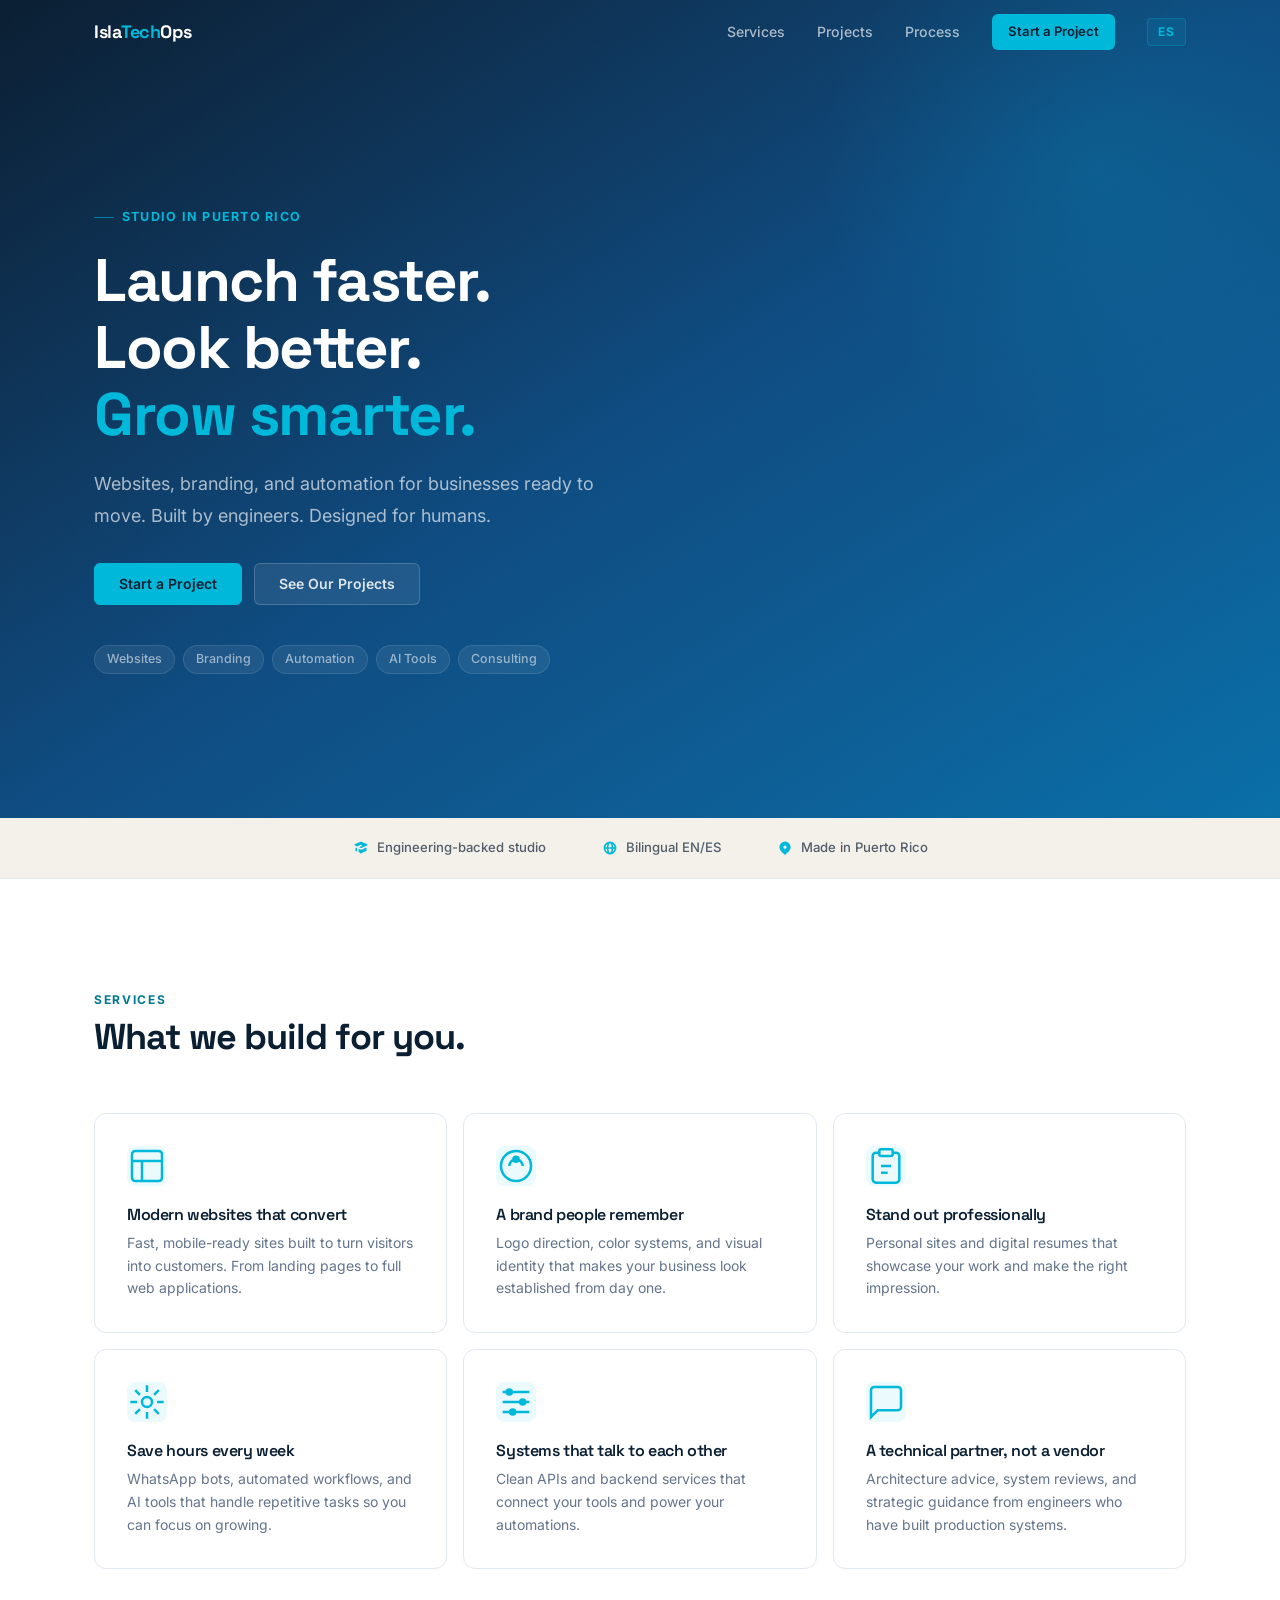
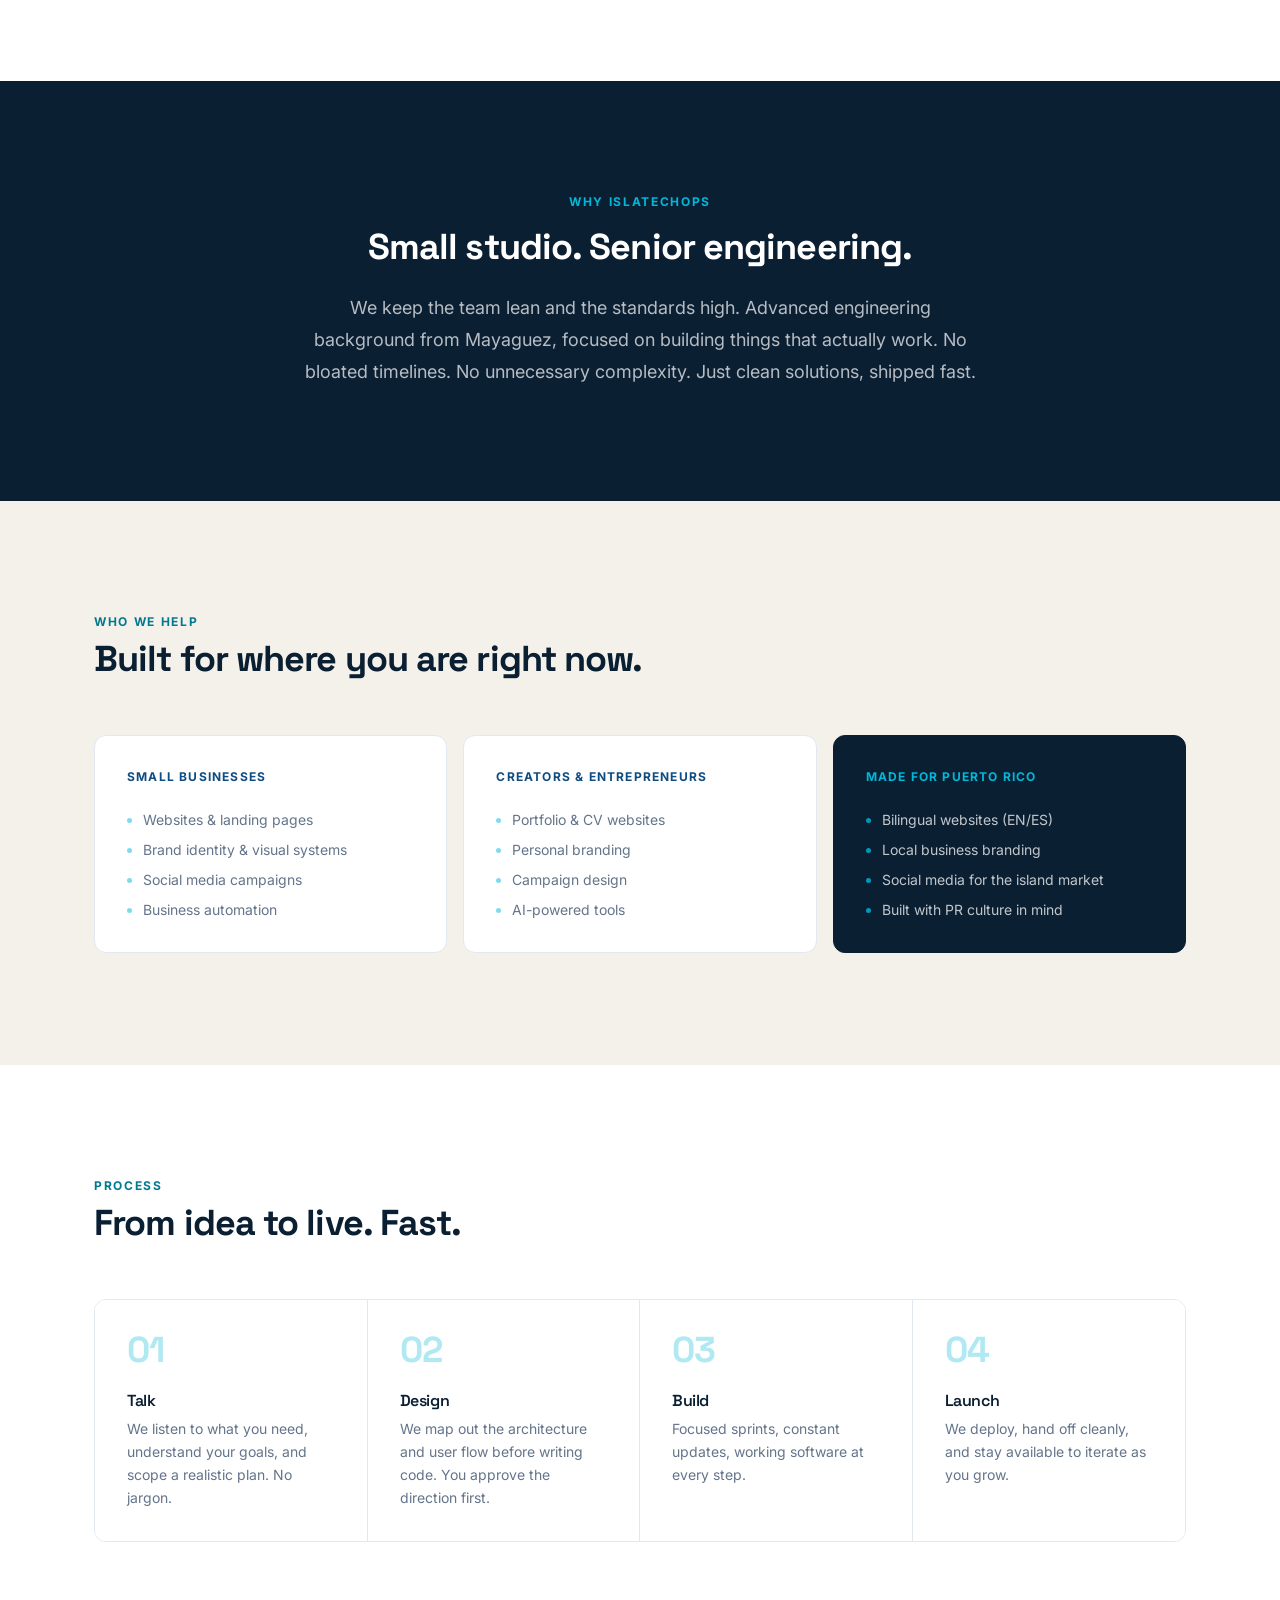
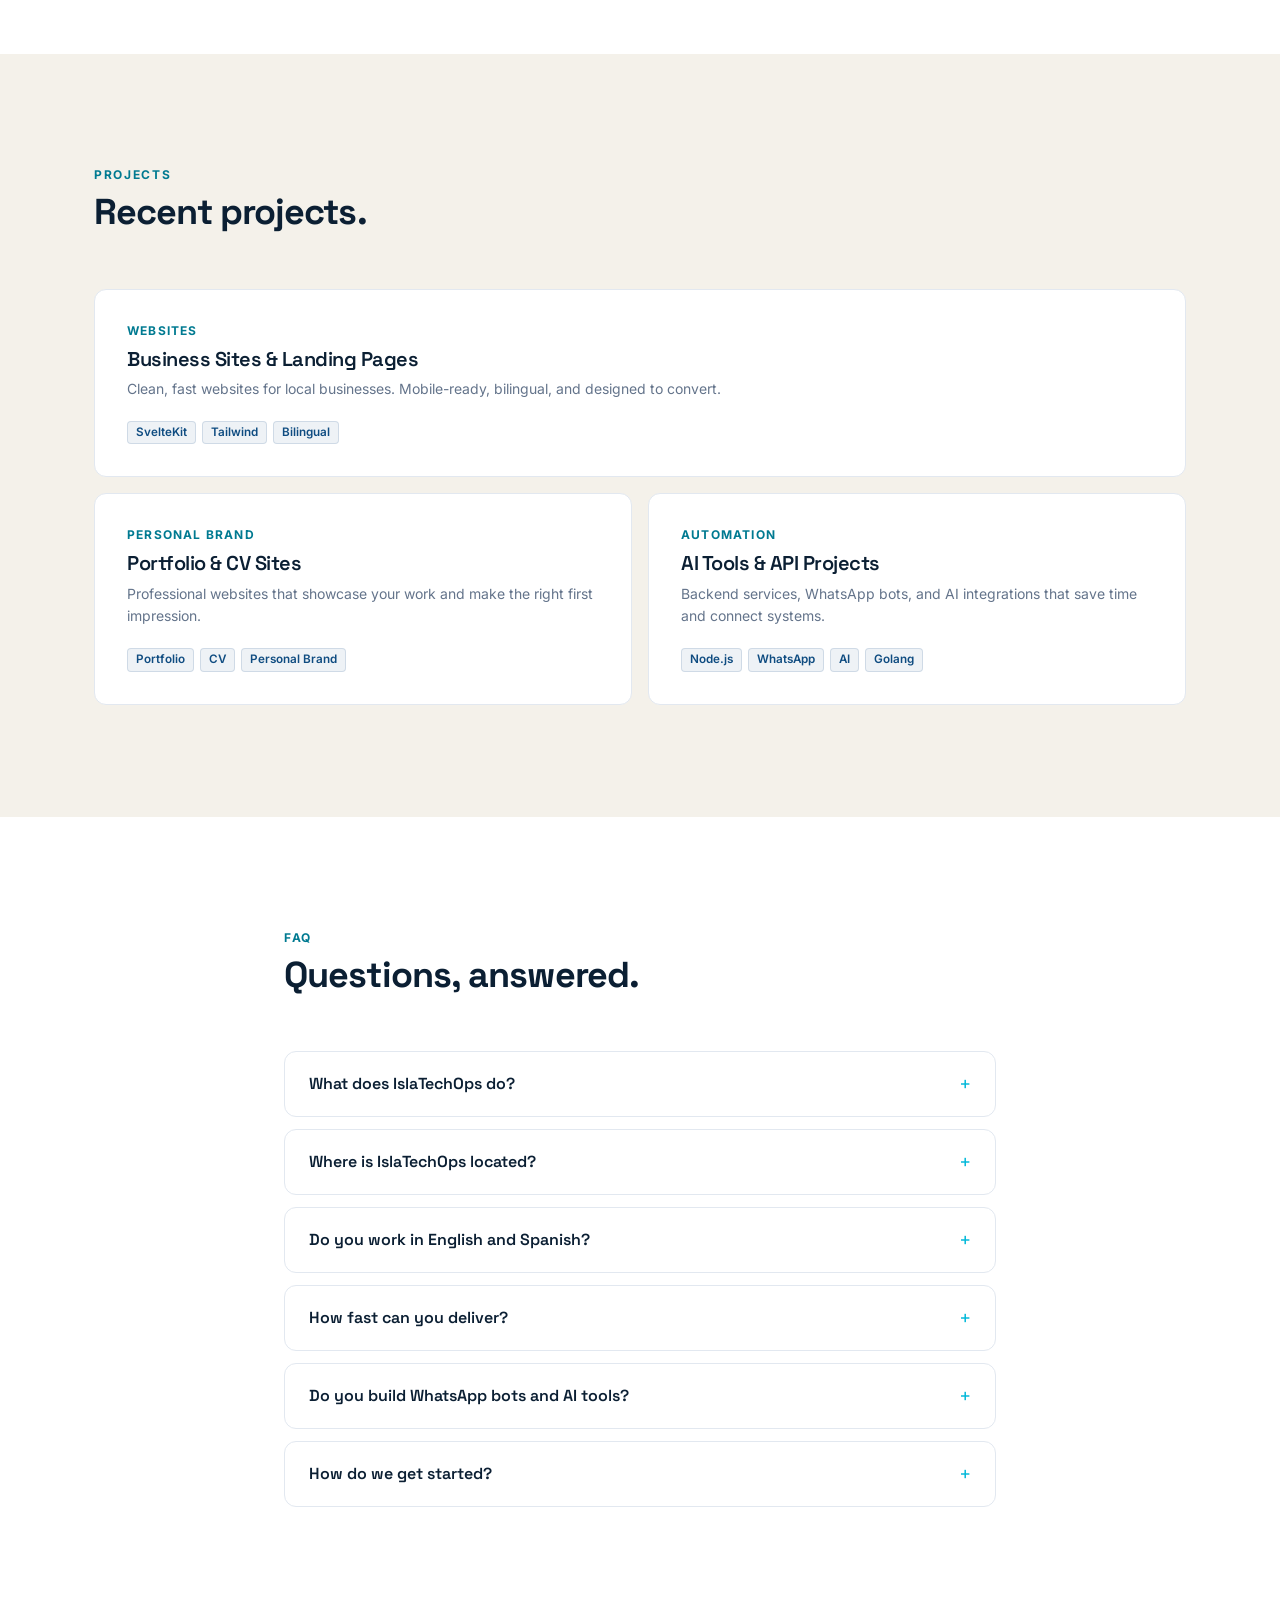
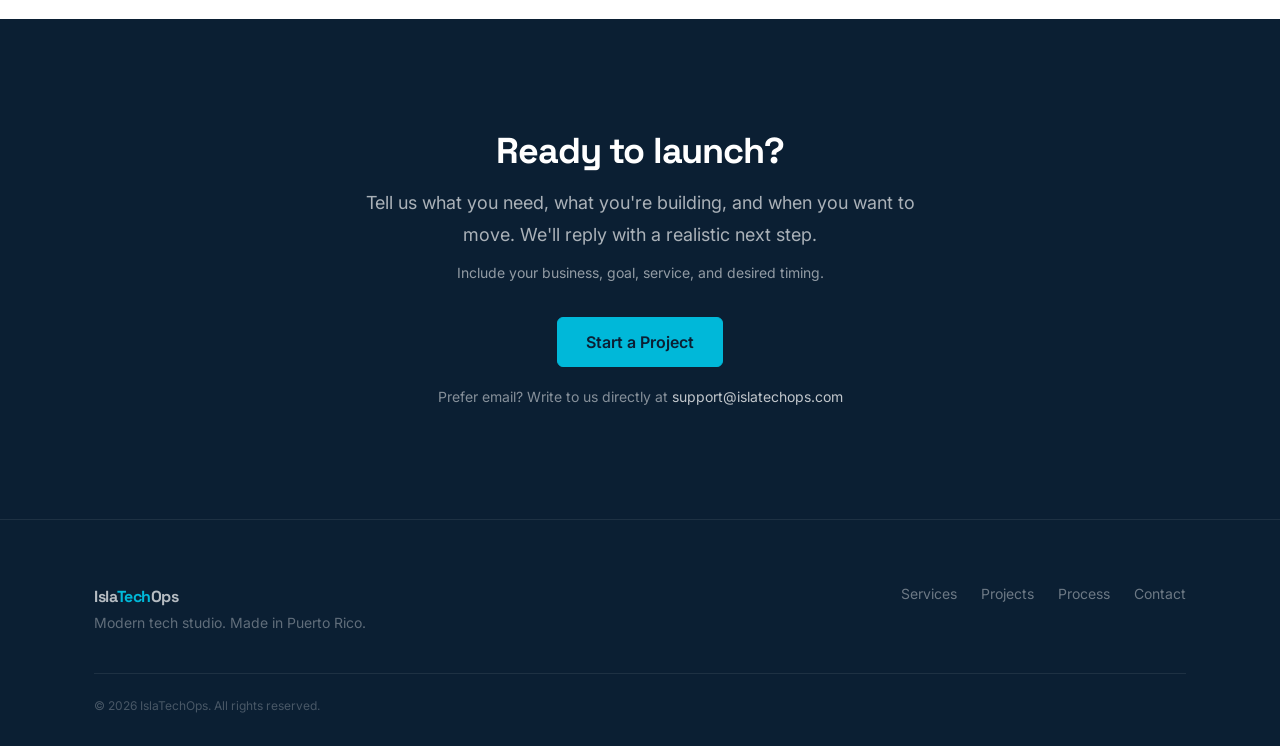
==== commit 10749146: "deploy: 0e4ab649da50dafd68698e25d3adcebadc0cc98c ito-9-25/isla-tech-ops@0e4ab649da50dafd68698e25d3ad" ====
--- a/index.html
+++ b/index.html
@@ -14,20 +14,19 @@
   <link rel="preload" as="style" href="https://fonts.googleapis.com/css2?family=Inter:wght@400;500;600&family=Space+Grotesk:wght@600;700&display=swap" />
   <link rel="stylesheet" href="https://fonts.googleapis.com/css2?family=Inter:wght@400;500;600&family=Space+Grotesk:wght@600;700&display=swap" media="print" onload="this.media='all'" />
   <noscript><link rel="stylesheet" href="https://fonts.googleapis.com/css2?family=Inter:wght@400;500;600&family=Space+Grotesk:wght@600;700&display=swap" /></noscript>
-  <link href="./_app/immutable/entry/start.BDmFNzgh.js" rel="modulepreload">
-		<link href="./_app/immutable/chunks/3kTxYc85.js" rel="modulepreload">
-		<link href="./_app/immutable/chunks/Be1IkJb7.js" rel="modulepreload">
-		<link href="./_app/immutable/entry/app.BhnBph5i.js" rel="modulepreload">
-		<link href="./_app/immutable/chunks/DWjKG20r.js" rel="modulepreload">
-		<link href="./_app/immutable/chunks/DiXzX1jH.js" rel="modulepreload">
-		<link href="./_app/immutable/chunks/DRBwXQVj.js" rel="modulepreload">
-		<link href="./_app/immutable/nodes/0.CoY6-DAo.js" rel="modulepreload">
-		<link href="./_app/immutable/chunks/CcK7Q8ys.js" rel="modulepreload">
-		<link href="./_app/immutable/nodes/2.BJ3NsCj7.js" rel="modulepreload">
-		<!--1t153bb--><meta name="description" content="IslaTechOps is a modern tech studio in Puerto Rico. Websites, branding, and automation for businesses ready to grow. Engineering-backed, fast execution."/> <meta name="keywords" content="web development Puerto Rico, tech studio, branding, websites, AI automation, WhatsApp bots, APIs, portfolio sites, landing pages, consulting, IslaTechOps, desarrollo web, estudio tech, automatizacion"/> <meta name="robots" content="index, follow, max-snippet:-1, max-image-preview:large"/> <link rel="canonical" href="https://islatechops.com/"/> <meta name="geo.region" content="PR"/> <meta name="geo.placename" content="Puerto Rico"/> <link rel="alternate" hreflang="en" href="https://islatechops.com/?lang=en"/> <link rel="alternate" hreflang="es" href="https://islatechops.com/?lang=es"/> <link rel="alternate" hreflang="x-default" href="https://islatechops.com/"/> <link rel="alternate" type="text/plain" href="https://islatechops.com/llms.txt" title="LLM-readable site description"/> <link rel="alternate" type="text/plain" href="https://islatechops.com/llms-full.txt" title="LLM-readable full context"/> <meta property="og:type" content="website"/> <meta property="og:url" content="https://islatechops.com/"/> <meta property="og:site_name" content="IslaTechOps"/> <meta property="og:title" content="IslaTechOps: Launch faster. Look better. Grow smarter."/> <meta property="og:description" content="Modern tech studio in Puerto Rico. Websites, branding, and automation for businesses ready to grow. Engineering-backed, fast execution."/> <meta property="og:image" content="https://islatechops.com/logo-full.png"/> <meta property="og:image:alt" content="IslaTechOps - Modern tech studio in Puerto Rico"/> <meta property="og:locale" content="en_US"/> <meta property="og:locale:alternate" content="es_PR"/> <meta name="twitter:card" content="summary_large_image"/> <meta name="twitter:title" content="IslaTechOps: Launch faster. Look better. Grow smarter."/> <meta name="twitter:description" content="Modern tech studio in Puerto Rico. Websites, branding, and automation for businesses ready to grow. Engineering-backed, fast execution."/> <meta name="twitter:image" content="https://islatechops.com/logo-full.png"/> <!----><script type="application/ld+json">{"@context":"https://schema.org","@graph":[{"@type":"ProfessionalService","@id":"https://islatechops.com/#organization","name":"IslaTechOps","url":"https://islatechops.com/","logo":{"@type":"ImageObject","@id":"https://islatechops.com/#logo","url":"https://islatechops.com/logo-full.png","contentUrl":"https://islatechops.com/logo-full.png","caption":"IslaTechOps"},"image":{"@id":"https://islatechops.com/#logo"},"description":"IslaTechOps is a modern tech studio in Puerto Rico offering websites, branding, AI automation, WhatsApp bots, APIs, portfolio sites, and consulting for small businesses, creators, and entrepreneurs.","email":"support@islatechops.com","contactPoint":{"@type":"ContactPoint","contactType":"customer support","email":"support@islatechops.com","availableLanguage":["English","Spanish"]},"address":{"@type":"PostalAddress","addressRegion":"PR","addressCountry":"US"},"geo":{"@type":"GeoCoordinates","latitude":18.2208,"longitude":-66.5901},"areaServed":[{"@type":"Place","name":"Puerto Rico"},{"@type":"Place","name":"United States"},{"@type":"Place","name":"Latin America"}],"availableLanguage":[{"@type":"Language","name":"English","alternateName":"en"},{"@type":"Language","name":"Spanish","alternateName":"es"}],"knowsAbout":["Web Development","Branding","AI Automation","WhatsApp Bots","API Development","Landing Pages","Portfolio Websites","Technical Consulting","Visual Identity","Business Automation"],"sameAs":["https://instagram.com/islatechops"],"priceRange":"$$","slogan":"Launch faster. Look better. Grow smarter.","foundingLocation":{"@type":"Place","name":"Puerto Rico"},"hasOfferCatalog":{"@id":"https://islatechops.com/#services"}},{"@type":"WebSite","@id":"https://islatechops.com/#website","url":"https://islatechops.com/","name":"IslaTechOps","description":"Modern tech studio in Puerto Rico. Websites, branding, and automation for businesses ready to grow.","publisher":{"@id":"https://islatechops.com/#organization"},"inLanguage":["en","es"]},{"@type":"WebPage","@id":"https://islatechops.com/#webpage","url":"https://islatechops.com/","name":"IslaTechOps: Launch faster. Look better. Grow smarter.","isPartOf":{"@id":"https://islatechops.com/#website"},"about":{"@id":"https://islatechops.com/#organization"},"primaryImageOfPage":{"@id":"https://islatechops.com/#logo"},"inLanguage":["en","es"]},{"@type":"OfferCatalog","@id":"https://islatechops.com/#services","name":"IslaTechOps Services","description":"Professional services offered by IslaTechOps tech studio in Puerto Rico.","itemListElement":[{"@type":"Offer","position":1,"itemOffered":{"@type":"Service","name":"Modern Websites","description":"Fast, mobile-ready websites built to convert visitors into customers. Landing pages, business sites, and full web applications.","provider":{"@id":"https://islatechops.com/#organization"},"areaServed":"Puerto Rico"}},{"@type":"Offer","position":2,"itemOffered":{"@type":"Service","name":"Branding & Visual Identity","description":"Logo direction, color systems, and visual identity that makes your business look established from day one.","provider":{"@id":"https://islatechops.com/#organization"},"areaServed":"Puerto Rico"}},{"@type":"Offer","position":3,"itemOffered":{"@type":"Service","name":"Portfolio & CV Websites","description":"Personal sites and digital resumes that showcase your work and make the right professional impression.","provider":{"@id":"https://islatechops.com/#organization"},"areaServed":"Puerto Rico"}},{"@type":"Offer","position":4,"itemOffered":{"@type":"Service","name":"AI Automation & WhatsApp Bots","description":"WhatsApp bots, automated workflows, and AI tools that handle repetitive tasks so you can focus on growing your business.","provider":{"@id":"https://islatechops.com/#organization"},"areaServed":"Puerto Rico"}},{"@type":"Offer","position":5,"itemOffered":{"@type":"Service","name":"APIs & Integrations","description":"Clean APIs and backend services that connect your tools, payments, forms, and power your automations.","provider":{"@id":"https://islatechops.com/#organization"},"areaServed":"Puerto Rico"}},{"@type":"Offer","position":6,"itemOffered":{"@type":"Service","name":"Technical Consulting","description":"Architecture advice, system reviews, and strategic guidance from engineers who have built production systems.","provider":{"@id":"https://islatechops.com/#organization"},"areaServed":"Puerto Rico"}}]},{"@type":"FAQPage","@id":"https://islatechops.com/#faq","isPartOf":{"@id":"https://islatechops.com/#webpage"},"inLanguage":"en","mainEntity":[{"@type":"Question","name":"What does IslaTechOps do?","acceptedAnswer":{"@type":"Answer","text":"We build websites, branding, AI automations, WhatsApp bots, and APIs for small businesses, creators, and entrepreneurs. We also offer technical consulting."}},{"@type":"Question","name":"Where is IslaTechOps located?","acceptedAnswer":{"@type":"Answer","text":"We are based in Puerto Rico and work with clients across the island, the United States, and Latin America."}},{"@type":"Question","name":"Do you work in English and Spanish?","acceptedAnswer":{"@type":"Answer","text":"Yes. The studio is fully bilingual. We build bilingual websites and communicate in whichever language you prefer."}},{"@type":"Question","name":"How fast can you deliver?","acceptedAnswer":{"@type":"Answer","text":"We work in focused cycles with no bloated timelines. Simple sites launch in days to weeks, not months. You get a realistic timeline before we start."}},{"@type":"Question","name":"Do you build WhatsApp bots and AI tools?","acceptedAnswer":{"@type":"Answer","text":"Yes. We build WhatsApp bots, automated workflows, and AI tools that answer customers faster and handle repetitive tasks for you."}},{"@type":"Question","name":"How do we get started?","acceptedAnswer":{"@type":"Answer","text":"Email support@islatechops.com or tap Start a Project. Tell us what you need, and we will reply with a realistic plan and timeline."}}]}]}</script><!----><!----><title>IslaTechOps: Launch faster. Look better. Grow smarter.</title>
-		<link href="./_app/immutable/assets/0.JP_t9rA4.css" rel="stylesheet">
+  <link href="./_app/immutable/entry/start.DWzUxfSg.js" rel="modulepreload">
+		<link href="./_app/immutable/chunks/_cESQ6JD.js" rel="modulepreload">
+		<link href="./_app/immutable/chunks/8Ooj7WmR.js" rel="modulepreload">
+		<link href="./_app/immutable/chunks/BwQ3eOoa.js" rel="modulepreload">
+		<link href="./_app/immutable/entry/app.BwnmggvB.js" rel="modulepreload">
+		<link href="./_app/immutable/chunks/xihTtKlq.js" rel="modulepreload">
+		<link href="./_app/immutable/nodes/0.BR-DfzFV.js" rel="modulepreload">
+		<link href="./_app/immutable/chunks/BXS6w61O.js" rel="modulepreload">
+		<link href="./_app/immutable/nodes/2.CfYYisYq.js" rel="modulepreload">
+		<!--1t153bb--><meta name="description" content="IslaTechOps is a modern tech studio in Puerto Rico. Websites, branding, and automation for businesses ready to grow. Engineering-backed, fast execution."/> <meta name="keywords" content="web development Puerto Rico, tech studio, branding, websites, AI automation, WhatsApp bots, APIs, portfolio sites, landing pages, consulting, IslaTechOps, desarrollo web, estudio tech, automatizacion"/> <meta name="robots" content="index, follow, max-snippet:-1, max-image-preview:large"/> <link rel="canonical" href="https://islatechops.com/"/> <meta name="geo.region" content="PR"/> <meta name="geo.placename" content="Puerto Rico"/> <link rel="alternate" hreflang="en" href="https://islatechops.com/?lang=en"/> <link rel="alternate" hreflang="es" href="https://islatechops.com/?lang=es"/> <link rel="alternate" hreflang="x-default" href="https://islatechops.com/"/> <link rel="alternate" type="text/plain" href="https://islatechops.com/llms.txt" title="LLM-readable site description"/> <link rel="alternate" type="text/plain" href="https://islatechops.com/llms-full.txt" title="LLM-readable full context"/> <meta property="og:type" content="website"/> <meta property="og:url" content="https://islatechops.com/"/> <meta property="og:site_name" content="IslaTechOps"/> <meta property="og:title" content="IslaTechOps: Launch faster. Look better. Grow smarter."/> <meta property="og:description" content="Modern tech studio in Puerto Rico. Websites, branding, and automation for businesses ready to grow. Engineering-backed, fast execution."/> <meta property="og:image" content="https://islatechops.com/logo-full.png"/> <meta property="og:image:alt" content="IslaTechOps - Modern tech studio in Puerto Rico"/> <meta property="og:locale" content="en_US"/> <meta property="og:locale:alternate" content="es_PR"/> <meta name="twitter:card" content="summary_large_image"/> <meta name="twitter:title" content="IslaTechOps: Launch faster. Look better. Grow smarter."/> <meta name="twitter:description" content="Modern tech studio in Puerto Rico. Websites, branding, and automation for businesses ready to grow. Engineering-backed, fast execution."/> <meta name="twitter:image" content="https://islatechops.com/logo-full.png"/><!----><title>IslaTechOps: Launch faster. Look better. Grow smarter.</title>
+		<link href="./_app/immutable/assets/0.BBJRreUX.css" rel="stylesheet">
 </head>
-<body data-sveltekit-preload-data="hover" class="antialiased ito-loading">
+<body data-sveltekit-preload-data="hover" class="antialiased">
   <script>
     (function() {
       var lang = 'en';
@@ -41,22 +40,21 @@
       } catch(e) {}
       document.documentElement.lang = lang;
       document.documentElement.dataset.lang = lang;
-      if (lang === 'en') document.body.classList.remove('ito-loading');
     })();
   </script>
-  <div><!--[--><!--[0--><!--[--><a href="#main" class="skip-link">Skip to main content</a> <header class="fixed top-0 inset-x-0 z-50 transition-[background-color,border-color,backdrop-filter] duration-300 border-b will-change-[backdrop-filter] bg-transparent border-transparent"><div class="max-w-[1140px] mx-auto px-6 flex items-center justify-between h-16"><a href="/" class="flex-shrink-0 text-white font-heading font-bold text-lg tracking-tight">Isla<span class="text-aqua">Tech</span>Ops</a> <nav class="hidden md:flex items-center gap-8" aria-label="Main navigation"><!--[--><a href="#services" class="text-[0.88rem] font-medium text-white/65 hover:text-white transition-colors">Services</a><a href="#projects" class="text-[0.88rem] font-medium text-white/65 hover:text-white transition-colors">Projects</a><a href="#process" class="text-[0.88rem] font-medium text-white/65 hover:text-white transition-colors">Process</a><!--]--> <a href="#contact" class="text-[0.82rem] font-semibold px-4 py-2 rounded-md bg-aqua text-navy hover:bg-aqua-hover transition-colors">Start a Project</a> <button aria-label="Switch to Spanish" class="text-[0.75rem] font-bold tracking-widest text-aqua bg-aqua/10 border border-aqua/25 hover:bg-aqua/20 hover:border-aqua rounded px-2.5 py-1 transition-colors cursor-pointer">ES</button></nav> <button class="md:hidden flex flex-col gap-[5px] p-1 cursor-pointer" aria-label="Toggle navigation menu" aria-expanded="false" aria-controls="mobile-menu"><span class="block w-[22px] h-[1.5px] bg-white/65 transition-transform duration-200 "></span> <span class="block w-[22px] h-[1.5px] bg-white/65 transition-opacity duration-200 "></span> <span class="block w-[22px] h-[1.5px] bg-white/65 transition-transform duration-200 "></span></button></div> <!--[-1--><!--]--></header><!----> <main id="main"><!--[--><!----> <section class="relative overflow-hidden bg-gradient-to-br from-navy via-navy-mid to-[#0a6fa8] pt-[calc(9rem+64px)] pb-36"><div class="absolute inset-0 pointer-events-none opacity-30" style="background-image: radial-gradient(rgba(0,184,217,.12) 1px, transparent 1px); background-size: 32px 32px;"></div> <div class="absolute -top-28 -right-24 w-[560px] h-[560px] rounded-full pointer-events-none" style="background: radial-gradient(circle, rgba(0,184,217,.15) 0%, transparent 70%);"></div> <div class="relative z-10 max-w-[1140px] mx-auto px-6"><p class="hero-fade flex items-center gap-2 text-[0.78rem] font-bold tracking-[0.1em] uppercase text-aqua mb-5" style="animation-delay: 0ms"><span class="inline-block w-5 h-px bg-aqua opacity-60"></span> Studio in Puerto Rico</p> <h1 class="hero-fade text-4xl md:text-6xl font-bold text-white max-w-3xl mb-5 font-heading leading-[1.1]" style="animation-delay: 80ms"><!---->Launch faster.<br/>Look better.<br/><span class="text-aqua">Grow smarter.</span><!----></h1> <p class="hero-fade text-base md:text-lg text-white/65 max-w-[540px] leading-[1.75] mb-8" style="animation-delay: 160ms">Websites, branding, and automation for businesses ready to move. Built by engineers. Designed for humans.</p> <div class="hero-fade flex flex-wrap gap-3 mb-10" style="animation-delay: 240ms"><a href="#contact" class="px-6 py-2.5 rounded-md bg-aqua border border-aqua text-navy text-sm font-semibold hover:bg-aqua-hover hover:border-aqua-hover transition-colors">Start a Project</a> <a href="#projects" class="px-6 py-2.5 rounded-md bg-white/8 border border-white/18 text-white/85 text-sm font-semibold hover:bg-white/14 hover:text-white transition-colors">See Our Projects</a></div> <div class="hero-fade flex flex-wrap gap-2" style="animation-delay: 320ms"><!--[--><span class="text-[0.78rem] font-medium text-white/55 bg-white/7 border border-white/10 rounded-full px-3 py-1 hover:text-aqua hover:border-aqua/40 hover:bg-aqua/8 transition-colors cursor-default">Websites</span><span class="text-[0.78rem] font-medium text-white/55 bg-white/7 border border-white/10 rounded-full px-3 py-1 hover:text-aqua hover:border-aqua/40 hover:bg-aqua/8 transition-colors cursor-default">Branding</span><span class="text-[0.78rem] font-medium text-white/55 bg-white/7 border border-white/10 rounded-full px-3 py-1 hover:text-aqua hover:border-aqua/40 hover:bg-aqua/8 transition-colors cursor-default">Automation</span><span class="text-[0.78rem] font-medium text-white/55 bg-white/7 border border-white/10 rounded-full px-3 py-1 hover:text-aqua hover:border-aqua/40 hover:bg-aqua/8 transition-colors cursor-default">AI Tools</span><span class="text-[0.78rem] font-medium text-white/55 bg-white/7 border border-white/10 rounded-full px-3 py-1 hover:text-aqua hover:border-aqua/40 hover:bg-aqua/8 transition-colors cursor-default">Consulting</span><!--]--></div></div></section><!----> <section class="py-5 bg-sand border-b border-border"><div class="max-w-[1140px] mx-auto px-6"><div class="flex flex-wrap justify-center gap-8 md:gap-14"><!--[--><div class="flex items-center gap-2 text-navy/70"><span class="text-aqua"><!----><svg viewBox="0 0 20 20" fill="currentColor" class="w-4 h-4"><path d="M10.394 2.08a1 1 0 00-.788 0l-7 3a1 1 0 000 1.84L5.25 8.051a.999.999 0 01.356-.257l4-1.714a1 1 0 11.788 1.838L7.667 9.088l1.94.831a1 1 0 00.787 0l7-3a1 1 0 000-1.838l-7-3zM3.31 9.397L5 10.12v4.102a8.969 8.969 0 00-1.05-.174 1 1 0 01-.89-.89 11.115 11.115 0 01.25-3.762zM9.3 16.573A9.026 9.026 0 007 14.935v-3.957l1.818.78a3 3 0 002.364 0l5.508-2.361a11.026 11.026 0 01.25 3.762 1 1 0 01-.89.89 8.968 8.968 0 00-5.35 2.524 1 1 0 01-1.4 0z"/></svg><!----></span> <span class="text-[0.82rem] font-medium">Engineering-backed studio</span></div><div class="flex items-center gap-2 text-navy/70"><span class="text-aqua"><!----><svg viewBox="0 0 20 20" fill="currentColor" class="w-4 h-4"><path fill-rule="evenodd" d="M4.083 9h1.946c.089-1.546.383-2.97.837-4.118A6.004 6.004 0 004.083 9zM10 2a8 8 0 100 16 8 8 0 000-16zm0 2c-.076 0-.232.032-.465.262-.238.234-.497.623-.737 1.182-.389.907-.673 2.142-.766 3.556h3.936c-.093-1.414-.377-2.649-.766-3.556-.24-.56-.5-.948-.737-1.182C10.232 4.032 10.076 4 10 4zm3.971 5c-.089-1.546-.383-2.97-.837-4.118A6.004 6.004 0 0115.917 9h-1.946zm-2.003 2H8.032c.093 1.414.377 2.649.766 3.556.24.56.5.948.737 1.182.233.23.389.262.465.262.076 0 .232-.032.465-.262.238-.234.497-.623.737-1.182.389-.907.673-2.142.766-3.556zm1.166 4.118c.454-1.147.748-2.572.837-4.118h1.946a6.004 6.004 0 01-2.783 4.118zm-6.268 0C6.412 13.97 6.118 12.546 6.03 11H4.083a6.004 6.004 0 002.783 4.118z" clip-rule="evenodd"/></svg><!----></span> <span class="text-[0.82rem] font-medium">Bilingual EN/ES</span></div><div class="flex items-center gap-2 text-navy/70"><span class="text-aqua"><!----><svg viewBox="0 0 20 20" fill="currentColor" class="w-4 h-4"><path fill-rule="evenodd" d="M5.05 4.05a7 7 0 119.9 9.9L10 18.9l-4.95-4.95a7 7 0 010-9.9zM10 11a2 2 0 100-4 2 2 0 000 4z" clip-rule="evenodd"/></svg><!----></span> <span class="text-[0.82rem] font-medium">Made in Puerto Rico</span></div><!--]--></div></div></section><!----> <section class="py-28 bg-white" id="services"><div class="max-w-[1140px] mx-auto px-6"><div class="mb-14 fade-up"><p class="text-[0.75rem] font-bold tracking-[0.14em] uppercase text-aqua mb-2">Services</p> <h2 class="text-3xl md:text-4xl font-bold text-navy max-w-xl font-heading">What we build for you.</h2></div> <div class="grid grid-cols-1 md:grid-cols-2 lg:grid-cols-3 gap-4"><!--[--><article class="fade-up group bg-white border border-border rounded-xl hover:border-aqua/30 hover:-translate-y-0.5 transition-[border-color,transform] duration-300 p-8" style="animation-delay: 0ms"><div class="w-10 h-10 flex items-center justify-center rounded-lg bg-aqua/8 text-aqua mb-5 group-hover:bg-aqua/14 transition-colors" aria-hidden="true"><!----><svg viewBox="0 0 24 24" fill="none" stroke="currentColor" stroke-width="1.5"><rect x="3" y="3" width="18" height="18" rx="2"/><path d="M3 9h18"/><path d="M9 21V9"/></svg><!----></div> <h3 class="text-base font-semibold text-navy mb-2 font-heading">Modern websites that convert</h3> <p class="text-sm text-slate leading-relaxed">Fast, mobile-ready sites built to turn visitors into customers. From landing pages to full web applications.</p></article><article class="fade-up group bg-white border border-border rounded-xl hover:border-aqua/30 hover:-translate-y-0.5 transition-[border-color,transform] duration-300 p-8" style="animation-delay: 80ms"><div class="w-10 h-10 flex items-center justify-center rounded-lg bg-aqua/8 text-aqua mb-5 group-hover:bg-aqua/14 transition-colors" aria-hidden="true"><!----><svg viewBox="0 0 24 24" fill="none" stroke="currentColor" stroke-width="1.5"><circle cx="12" cy="12" r="9"/><path d="M8 12a4 4 0 0 1 8 0"/><circle cx="12" cy="8" r="1.5" fill="currentColor"/></svg><!----></div> <h3 class="text-base font-semibold text-navy mb-2 font-heading">A brand people remember</h3> <p class="text-sm text-slate leading-relaxed">Logo direction, color systems, and visual identity that makes your business look established from day one.</p></article><article class="fade-up group bg-white border border-border rounded-xl hover:border-aqua/30 hover:-translate-y-0.5 transition-[border-color,transform] duration-300 p-8" style="animation-delay: 160ms"><div class="w-10 h-10 flex items-center justify-center rounded-lg bg-aqua/8 text-aqua mb-5 group-hover:bg-aqua/14 transition-colors" aria-hidden="true"><!----><svg viewBox="0 0 24 24" fill="none" stroke="currentColor" stroke-width="1.5"><path d="M16 4h2a2 2 0 0 1 2 2v14a2 2 0 0 1-2 2H6a2 2 0 0 1-2-2V6a2 2 0 0 1 2-2h2"/><rect x="8" y="2" width="8" height="4" rx="1"/><path d="M9 12h6M9 16h4"/></svg><!----></div> <h3 class="text-base font-semibold text-navy mb-2 font-heading">Stand out professionally</h3> <p class="text-sm text-slate leading-relaxed">Personal sites and digital resumes that showcase your work and make the right impression.</p></article><article class="fade-up group bg-white border border-border rounded-xl hover:border-aqua/30 hover:-translate-y-0.5 transition-[border-color,transform] duration-300 p-8" style="animation-delay: 240ms"><div class="w-10 h-10 flex items-center justify-center rounded-lg bg-aqua/8 text-aqua mb-5 group-hover:bg-aqua/14 transition-colors" aria-hidden="true"><!----><svg viewBox="0 0 24 24" fill="none" stroke="currentColor" stroke-width="1.5"><path d="M12 2v4M12 18v4M4.93 4.93l2.83 2.83M16.24 16.24l2.83 2.83M2 12h4M18 12h4M4.93 19.07l2.83-2.83M16.24 7.76l2.83-2.83"/><circle cx="12" cy="12" r="3"/></svg><!----></div> <h3 class="text-base font-semibold text-navy mb-2 font-heading">Save hours every week</h3> <p class="text-sm text-slate leading-relaxed">WhatsApp bots, automated workflows, and AI tools that handle repetitive tasks so you can focus on growing.</p></article><article class="fade-up group bg-white border border-border rounded-xl hover:border-aqua/30 hover:-translate-y-0.5 transition-[border-color,transform] duration-300 p-8" style="animation-delay: 320ms"><div class="w-10 h-10 flex items-center justify-center rounded-lg bg-aqua/8 text-aqua mb-5 group-hover:bg-aqua/14 transition-colors" aria-hidden="true"><!----><svg viewBox="0 0 24 24" fill="none" stroke="currentColor" stroke-width="1.5"><path d="M4 6h16M4 12h16M4 18h16"/><circle cx="8" cy="6" r="1.5" fill="currentColor"/><circle cx="16" cy="12" r="1.5" fill="currentColor"/><circle cx="10" cy="18" r="1.5" fill="currentColor"/></svg><!----></div> <h3 class="text-base font-semibold text-navy mb-2 font-heading">Systems that talk to each other</h3> <p class="text-sm text-slate leading-relaxed">Clean APIs and backend services that connect your tools and power your automations.</p></article><article class="fade-up group bg-white border border-border rounded-xl hover:border-aqua/30 hover:-translate-y-0.5 transition-[border-color,transform] duration-300 p-8" style="animation-delay: 400ms"><div class="w-10 h-10 flex items-center justify-center rounded-lg bg-aqua/8 text-aqua mb-5 group-hover:bg-aqua/14 transition-colors" aria-hidden="true"><!----><svg viewBox="0 0 24 24" fill="none" stroke="currentColor" stroke-width="1.5"><path d="M21 15a2 2 0 0 1-2 2H7l-4 4V5a2 2 0 0 1 2-2h14a2 2 0 0 1 2 2v10z"/></svg><!----></div> <h3 class="text-base font-semibold text-navy mb-2 font-heading">A technical partner, not a vendor</h3> <p class="text-sm text-slate leading-relaxed">Architecture advice, system reviews, and strategic guidance from engineers who have built production systems.</p></article><!--]--></div></div></section><!----> <section class="py-28 bg-navy relative overflow-hidden"><div class="absolute inset-0 pointer-events-none opacity-20" style="background-image: radial-gradient(rgba(0,184,217,.1) 1px, transparent 1px); background-size: 28px 28px;"></div> <div class="relative z-10 max-w-[720px] mx-auto px-6 text-center fade-up"><p class="text-[0.75rem] font-bold tracking-[0.14em] uppercase text-aqua mb-4">Why IslaTechOps</p> <h2 class="text-3xl md:text-4xl font-bold text-white mb-6 font-heading leading-[1.15]">Small studio. Senior engineering.</h2> <p class="text-base md:text-lg text-white/70 leading-[1.8]">We keep the team lean and the standards high. Advanced engineering background from Mayaguez, focused on building things that actually work. No bloated timelines. No unnecessary complexity. Just clean solutions, shipped fast.</p></div></section><!----> <section class="py-28 bg-sand" id="who-we-help"><div class="max-w-[1140px] mx-auto px-6"><div class="mb-14 fade-up"><p class="text-[0.75rem] font-bold tracking-[0.14em] uppercase text-aqua mb-2">Who We Help</p> <h2 class="text-3xl md:text-4xl font-bold text-navy max-w-xl font-heading">Built for where you are right now.</h2></div> <div class="grid grid-cols-1 md:grid-cols-3 gap-4"><!--[--><div class="fade-up rounded-xl p-8 bg-white border border-border hover:border-border-mid transition-colors" style="animation-delay: 0ms"><p class="text-[0.75rem] font-bold tracking-[0.1em] uppercase mb-6 text-navy-mid">Small Businesses</p> <ul class="space-y-2.5"><!--[--><li class="text-sm pl-4 relative before:absolute before:left-0 before:top-[0.55em] before:w-[5px] before:h-[5px] before:rounded-full text-slate before:bg-aqua before:opacity-50">Websites &amp; landing pages</li><li class="text-sm pl-4 relative before:absolute before:left-0 before:top-[0.55em] before:w-[5px] before:h-[5px] before:rounded-full text-slate before:bg-aqua before:opacity-50">Brand identity &amp; visual systems</li><li class="text-sm pl-4 relative before:absolute before:left-0 before:top-[0.55em] before:w-[5px] before:h-[5px] before:rounded-full text-slate before:bg-aqua before:opacity-50">Social media campaigns</li><li class="text-sm pl-4 relative before:absolute before:left-0 before:top-[0.55em] before:w-[5px] before:h-[5px] before:rounded-full text-slate before:bg-aqua before:opacity-50">Business automation</li><!--]--></ul></div><div class="fade-up rounded-xl p-8 bg-white border border-border hover:border-border-mid transition-colors" style="animation-delay: 80ms"><p class="text-[0.75rem] font-bold tracking-[0.1em] uppercase mb-6 text-navy-mid">Creators &amp; Entrepreneurs</p> <ul class="space-y-2.5"><!--[--><li class="text-sm pl-4 relative before:absolute before:left-0 before:top-[0.55em] before:w-[5px] before:h-[5px] before:rounded-full text-slate before:bg-aqua before:opacity-50">Portfolio &amp; CV websites</li><li class="text-sm pl-4 relative before:absolute before:left-0 before:top-[0.55em] before:w-[5px] before:h-[5px] before:rounded-full text-slate before:bg-aqua before:opacity-50">Personal branding</li><li class="text-sm pl-4 relative before:absolute before:left-0 before:top-[0.55em] before:w-[5px] before:h-[5px] before:rounded-full text-slate before:bg-aqua before:opacity-50">Campaign design</li><li class="text-sm pl-4 relative before:absolute before:left-0 before:top-[0.55em] before:w-[5px] before:h-[5px] before:rounded-full text-slate before:bg-aqua before:opacity-50">AI-powered tools</li><!--]--></ul></div><div class="fade-up rounded-xl p-8 bg-navy border border-navy" style="animation-delay: 160ms"><p class="text-[0.75rem] font-bold tracking-[0.1em] uppercase mb-6 text-aqua">Made for Puerto Rico</p> <ul class="space-y-2.5"><!--[--><li class="text-sm pl-4 relative before:absolute before:left-0 before:top-[0.55em] before:w-[5px] before:h-[5px] before:rounded-full text-white/75 before:bg-aqua before:opacity-80">Bilingual websites (EN/ES)</li><li class="text-sm pl-4 relative before:absolute before:left-0 before:top-[0.55em] before:w-[5px] before:h-[5px] before:rounded-full text-white/75 before:bg-aqua before:opacity-80">Local business branding</li><li class="text-sm pl-4 relative before:absolute before:left-0 before:top-[0.55em] before:w-[5px] before:h-[5px] before:rounded-full text-white/75 before:bg-aqua before:opacity-80">Social media for the island market</li><li class="text-sm pl-4 relative before:absolute before:left-0 before:top-[0.55em] before:w-[5px] before:h-[5px] before:rounded-full text-white/75 before:bg-aqua before:opacity-80">Built with PR culture in mind</li><!--]--></ul></div><!--]--></div></div></section><!----> <section class="py-28 bg-white" id="process"><div class="max-w-[1140px] mx-auto px-6"><div class="mb-14 fade-up"><p class="text-[0.75rem] font-bold tracking-[0.14em] uppercase text-aqua mb-2">Process</p> <h2 class="text-3xl md:text-4xl font-bold text-navy max-w-xl font-heading">From idea to live. Fast.</h2></div> <ol class="grid grid-cols-1 sm:grid-cols-2 lg:grid-cols-4 border border-border rounded-xl overflow-hidden divide-y lg:divide-y-0 lg:divide-x divide-border"><!--[--><li class="fade-up bg-white hover:bg-sand/60 transition-colors p-8" style="animation-delay: 0ms"><p class="font-heading text-[2.25rem] font-bold tracking-tight text-aqua opacity-30 leading-none mb-6" aria-hidden="true">01</p> <h3 class="text-base font-semibold text-navy mb-2 font-heading">Talk</h3> <p class="text-sm text-slate leading-relaxed">We listen to what you need, understand your goals, and scope a realistic plan. No jargon.</p></li><li class="fade-up bg-white hover:bg-sand/60 transition-colors p-8" style="animation-delay: 100ms"><p class="font-heading text-[2.25rem] font-bold tracking-tight text-aqua opacity-30 leading-none mb-6" aria-hidden="true">02</p> <h3 class="text-base font-semibold text-navy mb-2 font-heading">Design</h3> <p class="text-sm text-slate leading-relaxed">We map out the architecture and user flow before writing code. You approve the direction first.</p></li><li class="fade-up bg-white hover:bg-sand/60 transition-colors p-8" style="animation-delay: 200ms"><p class="font-heading text-[2.25rem] font-bold tracking-tight text-aqua opacity-30 leading-none mb-6" aria-hidden="true">03</p> <h3 class="text-base font-semibold text-navy mb-2 font-heading">Build</h3> <p class="text-sm text-slate leading-relaxed">Focused sprints, constant updates, working software at every step.</p></li><li class="fade-up bg-white hover:bg-sand/60 transition-colors p-8" style="animation-delay: 300ms"><p class="font-heading text-[2.25rem] font-bold tracking-tight text-aqua opacity-30 leading-none mb-6" aria-hidden="true">04</p> <h3 class="text-base font-semibold text-navy mb-2 font-heading">Launch</h3> <p class="text-sm text-slate leading-relaxed">We deploy, hand off cleanly, and stay available to iterate as you grow.</p></li><!--]--></ol></div></section><!----> <section class="py-28 bg-sand" id="projects"><div class="max-w-[1140px] mx-auto px-6"><div class="mb-14 fade-up"><p class="text-[0.75rem] font-bold tracking-[0.14em] uppercase text-aqua mb-2">Projects</p> <h2 class="text-3xl md:text-4xl font-bold text-navy max-w-xl font-heading">Recent projects.</h2></div> <div class="grid grid-cols-1 md:grid-cols-2 gap-4"><!--[--><article class="fade-up bg-white border border-border rounded-xl p-8 hover:border-aqua/30 hover:-translate-y-0.5 transition-[border-color,transform] duration-300 md:col-span-2" style="animation-delay: 0ms"><p class="text-[0.75rem] font-bold tracking-[0.1em] uppercase text-aqua mb-2">Websites</p> <h3 class="text-xl font-semibold text-navy mb-2 font-heading">Business Sites &amp; Landing Pages</h3> <p class="text-sm text-slate leading-relaxed mb-5">Clean, fast websites for local businesses. Mobile-ready, bilingual, and designed to convert.</p> <div class="flex flex-wrap gap-1.5"><!--[--><span class="text-[0.73rem] font-semibold text-navy-mid bg-navy-mid/7 border border-navy-mid/14 rounded px-2 py-0.5">SvelteKit</span><span class="text-[0.73rem] font-semibold text-navy-mid bg-navy-mid/7 border border-navy-mid/14 rounded px-2 py-0.5">Tailwind</span><span class="text-[0.73rem] font-semibold text-navy-mid bg-navy-mid/7 border border-navy-mid/14 rounded px-2 py-0.5">Bilingual</span><!--]--></div></article><article class="fade-up bg-white border border-border rounded-xl p-8 hover:border-aqua/30 hover:-translate-y-0.5 transition-[border-color,transform] duration-300 " style="animation-delay: 80ms"><p class="text-[0.75rem] font-bold tracking-[0.1em] uppercase text-aqua mb-2">Personal Brand</p> <h3 class="text-xl font-semibold text-navy mb-2 font-heading">Portfolio &amp; CV Sites</h3> <p class="text-sm text-slate leading-relaxed mb-5">Professional websites that showcase your work and make the right first impression.</p> <div class="flex flex-wrap gap-1.5"><!--[--><span class="text-[0.73rem] font-semibold text-navy-mid bg-navy-mid/7 border border-navy-mid/14 rounded px-2 py-0.5">Portfolio</span><span class="text-[0.73rem] font-semibold text-navy-mid bg-navy-mid/7 border border-navy-mid/14 rounded px-2 py-0.5">CV</span><span class="text-[0.73rem] font-semibold text-navy-mid bg-navy-mid/7 border border-navy-mid/14 rounded px-2 py-0.5">Personal Brand</span><!--]--></div></article><article class="fade-up bg-white border border-border rounded-xl p-8 hover:border-aqua/30 hover:-translate-y-0.5 transition-[border-color,transform] duration-300 " style="animation-delay: 160ms"><p class="text-[0.75rem] font-bold tracking-[0.1em] uppercase text-aqua mb-2">Automation</p> <h3 class="text-xl font-semibold text-navy mb-2 font-heading">AI Tools &amp; API Projects</h3> <p class="text-sm text-slate leading-relaxed mb-5">Backend services, WhatsApp bots, and AI integrations that save time and connect systems.</p> <div class="flex flex-wrap gap-1.5"><!--[--><span class="text-[0.73rem] font-semibold text-navy-mid bg-navy-mid/7 border border-navy-mid/14 rounded px-2 py-0.5">Node.js</span><span class="text-[0.73rem] font-semibold text-navy-mid bg-navy-mid/7 border border-navy-mid/14 rounded px-2 py-0.5">WhatsApp</span><span class="text-[0.73rem] font-semibold text-navy-mid bg-navy-mid/7 border border-navy-mid/14 rounded px-2 py-0.5">AI</span><span class="text-[0.73rem] font-semibold text-navy-mid bg-navy-mid/7 border border-navy-mid/14 rounded px-2 py-0.5">Golang</span><!--]--></div></article><!--]--></div></div></section><!----> <section class="py-28 bg-white" id="faq"><div class="max-w-[760px] mx-auto px-6"><div class="mb-14 fade-up"><p class="text-[0.75rem] font-bold tracking-[0.14em] uppercase text-aqua mb-2">FAQ</p> <h2 class="text-3xl md:text-4xl font-bold text-navy max-w-xl font-heading">Questions, answered.</h2></div> <div class="space-y-3"><!--[--><details class="fade-up group bg-white border border-border rounded-xl open:border-aqua/30 hover:border-border-mid open:hover:border-aqua/30 transition-colors" style="animation-delay: 0ms"><summary class="flex items-center justify-between gap-4 cursor-pointer list-none px-6 py-5 text-base font-semibold text-navy font-heading [&amp;::-webkit-details-marker]:hidden">What does IslaTechOps do? <span class="text-aqua text-xl font-normal leading-none select-none transition-transform duration-200 group-open:rotate-45" aria-hidden="true">+</span></summary> <p class="px-6 pb-6 text-sm text-slate leading-relaxed">We build websites, branding, AI automations, WhatsApp bots, and APIs for small businesses, creators, and entrepreneurs. We also offer technical consulting.</p></details><details class="fade-up group bg-white border border-border rounded-xl open:border-aqua/30 hover:border-border-mid open:hover:border-aqua/30 transition-colors" style="animation-delay: 60ms"><summary class="flex items-center justify-between gap-4 cursor-pointer list-none px-6 py-5 text-base font-semibold text-navy font-heading [&amp;::-webkit-details-marker]:hidden">Where is IslaTechOps located? <span class="text-aqua text-xl font-normal leading-none select-none transition-transform duration-200 group-open:rotate-45" aria-hidden="true">+</span></summary> <p class="px-6 pb-6 text-sm text-slate leading-relaxed">We are based in Puerto Rico and work with clients across the island, the United States, and Latin America.</p></details><details class="fade-up group bg-white border border-border rounded-xl open:border-aqua/30 hover:border-border-mid open:hover:border-aqua/30 transition-colors" style="animation-delay: 120ms"><summary class="flex items-center justify-between gap-4 cursor-pointer list-none px-6 py-5 text-base font-semibold text-navy font-heading [&amp;::-webkit-details-marker]:hidden">Do you work in English and Spanish? <span class="text-aqua text-xl font-normal leading-none select-none transition-transform duration-200 group-open:rotate-45" aria-hidden="true">+</span></summary> <p class="px-6 pb-6 text-sm text-slate leading-relaxed">Yes. The studio is fully bilingual. We build bilingual websites and communicate in whichever language you prefer.</p></details><details class="fade-up group bg-white border border-border rounded-xl open:border-aqua/30 hover:border-border-mid open:hover:border-aqua/30 transition-colors" style="animation-delay: 180ms"><summary class="flex items-center justify-between gap-4 cursor-pointer list-none px-6 py-5 text-base font-semibold text-navy font-heading [&amp;::-webkit-details-marker]:hidden">How fast can you deliver? <span class="text-aqua text-xl font-normal leading-none select-none transition-transform duration-200 group-open:rotate-45" aria-hidden="true">+</span></summary> <p class="px-6 pb-6 text-sm text-slate leading-relaxed">We work in focused cycles with no bloated timelines. Simple sites launch in days to weeks, not months. You get a realistic timeline before we start.</p></details><details class="fade-up group bg-white border border-border rounded-xl open:border-aqua/30 hover:border-border-mid open:hover:border-aqua/30 transition-colors" style="animation-delay: 240ms"><summary class="flex items-center justify-between gap-4 cursor-pointer list-none px-6 py-5 text-base font-semibold text-navy font-heading [&amp;::-webkit-details-marker]:hidden">Do you build WhatsApp bots and AI tools? <span class="text-aqua text-xl font-normal leading-none select-none transition-transform duration-200 group-open:rotate-45" aria-hidden="true">+</span></summary> <p class="px-6 pb-6 text-sm text-slate leading-relaxed">Yes. We build WhatsApp bots, automated workflows, and AI tools that answer customers faster and handle repetitive tasks for you.</p></details><details class="fade-up group bg-white border border-border rounded-xl open:border-aqua/30 hover:border-border-mid open:hover:border-aqua/30 transition-colors" style="animation-delay: 300ms"><summary class="flex items-center justify-between gap-4 cursor-pointer list-none px-6 py-5 text-base font-semibold text-navy font-heading [&amp;::-webkit-details-marker]:hidden">How do we get started? <span class="text-aqua text-xl font-normal leading-none select-none transition-transform duration-200 group-open:rotate-45" aria-hidden="true">+</span></summary> <p class="px-6 pb-6 text-sm text-slate leading-relaxed">Email support@islatechops.com or tap Start a Project. Tell us what you need, and we will reply with a realistic plan and timeline.</p></details><!--]--></div></div></section><!----> <section class="py-28 bg-navy" id="contact"><div class="max-w-[640px] mx-auto px-6 text-center fade-up"><h2 class="text-3xl md:text-4xl font-bold text-white mb-4 font-heading">Ready to launch?</h2> <p class="text-base md:text-lg text-white/65 leading-[1.75] mb-10">Tell us what you need. We'll tell you how fast we can build it.</p> <a href="#contact" class="inline-block px-7 py-3 rounded-md bg-aqua border border-aqua text-navy text-base font-semibold hover:bg-aqua-hover hover:border-aqua-hover transition-colors">Start a Project</a></div></section><!----><!--]--><!----></main> <footer class="bg-navy border-t border-white/8 pt-16 pb-8"><div class="max-w-[1140px] mx-auto px-6"><div class="flex flex-wrap justify-between gap-10 mb-10"><div><span class="font-heading font-bold text-base text-white/70 tracking-tight">Isla<span class="text-aqua">Tech</span>Ops</span> <p class="text-sm text-white/35 mt-1">Modern tech studio. Made in Puerto Rico.</p></div> <nav class="flex flex-wrap gap-6" aria-label="Footer navigation"><!--[--><a href="#services" class="text-sm text-white/40 hover:text-white/75 transition-colors">Services</a><a href="#projects" class="text-sm text-white/40 hover:text-white/75 transition-colors">Projects</a><a href="#process" class="text-sm text-white/40 hover:text-white/75 transition-colors">Process</a><!--]--> <a href="#contact" class="text-sm text-white/40 hover:text-white/75 transition-colors">Contact</a></nav></div> <div class="flex gap-4 mb-8"><a href="https://instagram.com/islatechops" target="_blank" rel="noopener noreferrer" class="text-white/30 hover:text-aqua transition-colors" aria-label="Instagram"><svg class="w-5 h-5" viewBox="0 0 24 24" fill="currentColor"><path d="M12 2.163c3.204 0 3.584.012 4.85.07 3.252.148 4.771 1.691 4.919 4.919.058 1.265.069 1.645.069 4.849 0 3.205-.012 3.584-.069 4.849-.149 3.225-1.664 4.771-4.919 4.919-1.266.058-1.644.07-4.85.07-3.204 0-3.584-.012-4.849-.07-3.26-.149-4.771-1.699-4.919-4.92-.058-1.265-.07-1.644-.07-4.849 0-3.204.013-3.583.07-4.849.149-3.227 1.664-4.771 4.919-4.919 1.266-.057 1.645-.069 4.849-.069zM12 0C8.741 0 8.333.014 7.053.072 2.695.272.273 2.69.073 7.052.014 8.333 0 8.741 0 12c0 3.259.014 3.668.072 4.948.2 4.358 2.618 6.78 6.98 6.98C8.333 23.986 8.741 24 12 24c3.259 0 3.668-.014 4.948-.072 4.354-.2 6.782-2.618 6.979-6.98.059-1.28.073-1.689.073-4.948 0-3.259-.014-3.667-.072-4.947-.196-4.354-2.617-6.78-6.979-6.98C15.668.014 15.259 0 12 0zm0 5.838a6.162 6.162 0 100 12.324 6.162 6.162 0 000-12.324zM12 16a4 4 0 110-8 4 4 0 010 8zm6.406-11.845a1.44 1.44 0 100 2.881 1.44 1.44 0 000-2.881z"></path></svg></a></div> <div class="border-t border-white/8 pt-6"><p class="text-xs text-white/25">© 2026 IslaTechOps. All rights reserved.</p></div></div></footer><!----><!--]--><!--]--> <!--[-1--><!--]--><!--]-->
+  <div><!--[--><!--[0--><!--[--><a href="#main" class="skip-link">Skip to main content</a> <header class="fixed top-0 inset-x-0 z-50 transition-[background-color,border-color,backdrop-filter] duration-300 border-b will-change-[backdrop-filter] bg-transparent border-transparent"><div class="max-w-[1140px] mx-auto px-6 flex items-center justify-between h-16"><a href="/" class="flex-shrink-0 text-white font-heading font-bold text-lg tracking-tight">Isla<span class="text-aqua">Tech</span>Ops</a> <nav class="hidden md:flex items-center gap-8" aria-label="Main navigation"><!--[--><a href="#services" class="text-[0.88rem] font-medium text-white/65 hover:text-white transition-colors">Services</a><a href="#projects" class="text-[0.88rem] font-medium text-white/65 hover:text-white transition-colors">Projects</a><a href="#process" class="text-[0.88rem] font-medium text-white/65 hover:text-white transition-colors">Process</a><!--]--> <a href="#contact" class="text-[0.82rem] font-semibold px-4 py-2 rounded-md bg-aqua text-navy hover:bg-aqua-hover transition-colors">Start a Project</a> <button aria-label="Switch to Spanish" class="text-[0.75rem] font-bold tracking-widest text-aqua bg-aqua/10 border border-aqua/25 hover:bg-aqua/20 hover:border-aqua rounded px-2.5 py-1 transition-colors cursor-pointer">ES</button></nav> <button class="md:hidden flex min-h-11 min-w-11 items-center justify-center flex-col gap-[5px] p-2 cursor-pointer" aria-label="Toggle navigation menu" aria-expanded="false" aria-controls="mobile-menu"><span class="block w-[22px] h-[1.5px] bg-white/65 transition-transform duration-200 "></span> <span class="block w-[22px] h-[1.5px] bg-white/65 transition-opacity duration-200 "></span> <span class="block w-[22px] h-[1.5px] bg-white/65 transition-transform duration-200 "></span></button></div> <!--[-1--><!--]--></header><!----> <main id="main"><!--[--><!----> <section class="relative overflow-hidden bg-gradient-to-br from-navy via-navy-mid to-[#0a6fa8] pt-[calc(7rem+64px)] pb-24 md:pt-[calc(9rem+64px)] md:pb-36"><div class="absolute inset-0 pointer-events-none opacity-30" style="background-image: radial-gradient(rgba(0,184,217,.12) 1px, transparent 1px); background-size: 32px 32px;"></div> <div class="absolute -top-28 -right-24 w-[560px] h-[560px] rounded-full pointer-events-none" style="background: radial-gradient(circle, rgba(0,184,217,.15) 0%, transparent 70%);"></div> <div class="relative z-10 max-w-[1140px] mx-auto px-6"><p class="hero-fade flex items-center gap-2 text-[0.78rem] font-bold tracking-[0.1em] uppercase text-aqua mb-5" style="animation-delay: 0ms"><span class="inline-block w-5 h-px bg-aqua opacity-60"></span> Studio in Puerto Rico</p> <h1 class="hero-fade text-4xl md:text-6xl font-bold text-white max-w-3xl mb-5 font-heading leading-[1.1]" style="animation-delay: 80ms"><!---->Launch faster.<br/>Look better.<br/><span class="text-aqua">Grow smarter.</span><!----></h1> <p class="hero-fade text-base md:text-lg text-white/65 max-w-[540px] leading-[1.75] mb-8" style="animation-delay: 160ms">Websites, branding, and automation for businesses ready to move. Built by engineers. Designed for humans.</p> <div class="hero-fade flex flex-wrap gap-3 mb-10" style="animation-delay: 240ms"><a href="#contact" class="px-6 py-2.5 rounded-md bg-aqua border border-aqua text-navy text-sm font-semibold hover:bg-aqua-hover hover:border-aqua-hover transition-colors">Start a Project</a> <a href="#projects" class="px-6 py-2.5 rounded-md bg-white/8 border border-white/18 text-white/85 text-sm font-semibold hover:bg-white/14 hover:text-white transition-colors">See Our Projects</a></div> <div class="hero-fade flex flex-wrap gap-2" style="animation-delay: 320ms"><!--[--><span class="text-[0.78rem] font-medium text-white/55 bg-white/7 border border-white/10 rounded-full px-3 py-1 hover:text-aqua hover:border-aqua/40 hover:bg-aqua/8 transition-colors cursor-default">Websites</span><span class="text-[0.78rem] font-medium text-white/55 bg-white/7 border border-white/10 rounded-full px-3 py-1 hover:text-aqua hover:border-aqua/40 hover:bg-aqua/8 transition-colors cursor-default">Branding</span><span class="text-[0.78rem] font-medium text-white/55 bg-white/7 border border-white/10 rounded-full px-3 py-1 hover:text-aqua hover:border-aqua/40 hover:bg-aqua/8 transition-colors cursor-default">Automation</span><span class="text-[0.78rem] font-medium text-white/55 bg-white/7 border border-white/10 rounded-full px-3 py-1 hover:text-aqua hover:border-aqua/40 hover:bg-aqua/8 transition-colors cursor-default">AI Tools</span><span class="text-[0.78rem] font-medium text-white/55 bg-white/7 border border-white/10 rounded-full px-3 py-1 hover:text-aqua hover:border-aqua/40 hover:bg-aqua/8 transition-colors cursor-default">Consulting</span><!--]--></div></div></section><!----> <section class="py-5 bg-sand border-b border-border"><div class="max-w-[1140px] mx-auto px-6"><div class="flex flex-wrap justify-center gap-8 md:gap-14"><!--[--><div class="flex items-center gap-2 text-navy/70"><span class="text-aqua"><!----><svg viewBox="0 0 20 20" fill="currentColor" class="w-4 h-4"><path d="M10.394 2.08a1 1 0 00-.788 0l-7 3a1 1 0 000 1.84L5.25 8.051a.999.999 0 01.356-.257l4-1.714a1 1 0 11.788 1.838L7.667 9.088l1.94.831a1 1 0 00.787 0l7-3a1 1 0 000-1.838l-7-3zM3.31 9.397L5 10.12v4.102a8.969 8.969 0 00-1.05-.174 1 1 0 01-.89-.89 11.115 11.115 0 01.25-3.762zM9.3 16.573A9.026 9.026 0 007 14.935v-3.957l1.818.78a3 3 0 002.364 0l5.508-2.361a11.026 11.026 0 01.25 3.762 1 1 0 01-.89.89 8.968 8.968 0 00-5.35 2.524 1 1 0 01-1.4 0z"/></svg><!----></span> <span class="text-[0.82rem] font-medium">Engineering-backed studio</span></div><div class="flex items-center gap-2 text-navy/70"><span class="text-aqua"><!----><svg viewBox="0 0 20 20" fill="currentColor" class="w-4 h-4"><path fill-rule="evenodd" d="M4.083 9h1.946c.089-1.546.383-2.97.837-4.118A6.004 6.004 0 004.083 9zM10 2a8 8 0 100 16 8 8 0 000-16zm0 2c-.076 0-.232.032-.465.262-.238.234-.497.623-.737 1.182-.389.907-.673 2.142-.766 3.556h3.936c-.093-1.414-.377-2.649-.766-3.556-.24-.56-.5-.948-.737-1.182C10.232 4.032 10.076 4 10 4zm3.971 5c-.089-1.546-.383-2.97-.837-4.118A6.004 6.004 0 0115.917 9h-1.946zm-2.003 2H8.032c.093 1.414.377 2.649.766 3.556.24.56.5.948.737 1.182.233.23.389.262.465.262.076 0 .232-.032.465-.262.238-.234.497-.623.737-1.182.389-.907.673-2.142.766-3.556zm1.166 4.118c.454-1.147.748-2.572.837-4.118h1.946a6.004 6.004 0 01-2.783 4.118zm-6.268 0C6.412 13.97 6.118 12.546 6.03 11H4.083a6.004 6.004 0 002.783 4.118z" clip-rule="evenodd"/></svg><!----></span> <span class="text-[0.82rem] font-medium">Bilingual EN/ES</span></div><div class="flex items-center gap-2 text-navy/70"><span class="text-aqua"><!----><svg viewBox="0 0 20 20" fill="currentColor" class="w-4 h-4"><path fill-rule="evenodd" d="M5.05 4.05a7 7 0 119.9 9.9L10 18.9l-4.95-4.95a7 7 0 010-9.9zM10 11a2 2 0 100-4 2 2 0 000 4z" clip-rule="evenodd"/></svg><!----></span> <span class="text-[0.82rem] font-medium">Made in Puerto Rico</span></div><!--]--></div></div></section><!----> <section class="py-28 bg-white" id="services"><div class="max-w-[1140px] mx-auto px-6"><div class="mb-14 fade-up"><p class="text-[0.75rem] font-bold tracking-[0.14em] uppercase text-aqua-text mb-2">Services</p> <h2 class="text-3xl md:text-4xl font-bold text-navy max-w-xl font-heading">What we build for you.</h2></div> <div class="grid grid-cols-1 md:grid-cols-2 lg:grid-cols-3 gap-4"><!--[--><article class="fade-up group bg-white border border-border rounded-xl hover:border-aqua/30 hover:-translate-y-0.5 transition-[border-color,transform] duration-300 p-8" style="animation-delay: 0ms"><div class="w-10 h-10 flex items-center justify-center rounded-lg bg-aqua/8 text-aqua mb-5 group-hover:bg-aqua/14 transition-colors" aria-hidden="true"><!----><svg viewBox="0 0 24 24" fill="none" stroke="currentColor" stroke-width="1.5"><rect x="3" y="3" width="18" height="18" rx="2"/><path d="M3 9h18"/><path d="M9 21V9"/></svg><!----></div> <h3 class="text-base font-semibold text-navy mb-2 font-heading">Modern websites that convert</h3> <p class="text-sm text-slate leading-relaxed">Fast, mobile-ready sites built to turn visitors into customers. From landing pages to full web applications.</p></article><article class="fade-up group bg-white border border-border rounded-xl hover:border-aqua/30 hover:-translate-y-0.5 transition-[border-color,transform] duration-300 p-8" style="animation-delay: 80ms"><div class="w-10 h-10 flex items-center justify-center rounded-lg bg-aqua/8 text-aqua mb-5 group-hover:bg-aqua/14 transition-colors" aria-hidden="true"><!----><svg viewBox="0 0 24 24" fill="none" stroke="currentColor" stroke-width="1.5"><circle cx="12" cy="12" r="9"/><path d="M8 12a4 4 0 0 1 8 0"/><circle cx="12" cy="8" r="1.5" fill="currentColor"/></svg><!----></div> <h3 class="text-base font-semibold text-navy mb-2 font-heading">A brand people remember</h3> <p class="text-sm text-slate leading-relaxed">Logo direction, color systems, and visual identity that makes your business look established from day one.</p></article><article class="fade-up group bg-white border border-border rounded-xl hover:border-aqua/30 hover:-translate-y-0.5 transition-[border-color,transform] duration-300 p-8" style="animation-delay: 160ms"><div class="w-10 h-10 flex items-center justify-center rounded-lg bg-aqua/8 text-aqua mb-5 group-hover:bg-aqua/14 transition-colors" aria-hidden="true"><!----><svg viewBox="0 0 24 24" fill="none" stroke="currentColor" stroke-width="1.5"><path d="M16 4h2a2 2 0 0 1 2 2v14a2 2 0 0 1-2 2H6a2 2 0 0 1-2-2V6a2 2 0 0 1 2-2h2"/><rect x="8" y="2" width="8" height="4" rx="1"/><path d="M9 12h6M9 16h4"/></svg><!----></div> <h3 class="text-base font-semibold text-navy mb-2 font-heading">Stand out professionally</h3> <p class="text-sm text-slate leading-relaxed">Personal sites and digital resumes that showcase your work and make the right impression.</p></article><article class="fade-up group bg-white border border-border rounded-xl hover:border-aqua/30 hover:-translate-y-0.5 transition-[border-color,transform] duration-300 p-8" style="animation-delay: 240ms"><div class="w-10 h-10 flex items-center justify-center rounded-lg bg-aqua/8 text-aqua mb-5 group-hover:bg-aqua/14 transition-colors" aria-hidden="true"><!----><svg viewBox="0 0 24 24" fill="none" stroke="currentColor" stroke-width="1.5"><path d="M12 2v4M12 18v4M4.93 4.93l2.83 2.83M16.24 16.24l2.83 2.83M2 12h4M18 12h4M4.93 19.07l2.83-2.83M16.24 7.76l2.83-2.83"/><circle cx="12" cy="12" r="3"/></svg><!----></div> <h3 class="text-base font-semibold text-navy mb-2 font-heading">Save hours every week</h3> <p class="text-sm text-slate leading-relaxed">WhatsApp bots, automated workflows, and AI tools that handle repetitive tasks so you can focus on growing.</p></article><article class="fade-up group bg-white border border-border rounded-xl hover:border-aqua/30 hover:-translate-y-0.5 transition-[border-color,transform] duration-300 p-8" style="animation-delay: 320ms"><div class="w-10 h-10 flex items-center justify-center rounded-lg bg-aqua/8 text-aqua mb-5 group-hover:bg-aqua/14 transition-colors" aria-hidden="true"><!----><svg viewBox="0 0 24 24" fill="none" stroke="currentColor" stroke-width="1.5"><path d="M4 6h16M4 12h16M4 18h16"/><circle cx="8" cy="6" r="1.5" fill="currentColor"/><circle cx="16" cy="12" r="1.5" fill="currentColor"/><circle cx="10" cy="18" r="1.5" fill="currentColor"/></svg><!----></div> <h3 class="text-base font-semibold text-navy mb-2 font-heading">Systems that talk to each other</h3> <p class="text-sm text-slate leading-relaxed">Clean APIs and backend services that connect your tools and power your automations.</p></article><article class="fade-up group bg-white border border-border rounded-xl hover:border-aqua/30 hover:-translate-y-0.5 transition-[border-color,transform] duration-300 p-8" style="animation-delay: 400ms"><div class="w-10 h-10 flex items-center justify-center rounded-lg bg-aqua/8 text-aqua mb-5 group-hover:bg-aqua/14 transition-colors" aria-hidden="true"><!----><svg viewBox="0 0 24 24" fill="none" stroke="currentColor" stroke-width="1.5"><path d="M21 15a2 2 0 0 1-2 2H7l-4 4V5a2 2 0 0 1 2-2h14a2 2 0 0 1 2 2v10z"/></svg><!----></div> <h3 class="text-base font-semibold text-navy mb-2 font-heading">A technical partner, not a vendor</h3> <p class="text-sm text-slate leading-relaxed">Architecture advice, system reviews, and strategic guidance from engineers who have built production systems.</p></article><!--]--></div></div></section><!----> <section class="py-28 bg-navy relative overflow-hidden"><div class="absolute inset-0 pointer-events-none opacity-20" style="background-image: radial-gradient(rgba(0,184,217,.1) 1px, transparent 1px); background-size: 28px 28px;"></div> <div class="relative z-10 max-w-[720px] mx-auto px-6 text-center fade-up"><p class="text-[0.75rem] font-bold tracking-[0.14em] uppercase text-aqua mb-4">Why IslaTechOps</p> <h2 class="text-3xl md:text-4xl font-bold text-white mb-6 font-heading leading-[1.15]">Small studio. Senior engineering.</h2> <p class="text-base md:text-lg text-white/70 leading-[1.8]">We keep the team lean and the standards high. Advanced engineering background from Mayaguez, focused on building things that actually work. No bloated timelines. No unnecessary complexity. Just clean solutions, shipped fast.</p></div></section><!----> <section class="py-28 bg-sand" id="who-we-help"><div class="max-w-[1140px] mx-auto px-6"><div class="mb-14 fade-up"><p class="text-[0.75rem] font-bold tracking-[0.14em] uppercase text-aqua-text mb-2">Who We Help</p> <h2 class="text-3xl md:text-4xl font-bold text-navy max-w-xl font-heading">Built for where you are right now.</h2></div> <div class="grid grid-cols-1 md:grid-cols-3 gap-4"><!--[--><div class="fade-up rounded-xl p-8 bg-white border border-border hover:border-border-mid transition-colors" style="animation-delay: 0ms"><p class="text-[0.75rem] font-bold tracking-[0.1em] uppercase mb-6 text-navy-mid">Small Businesses</p> <ul class="space-y-2.5"><!--[--><li class="text-sm pl-4 relative before:absolute before:left-0 before:top-[0.55em] before:w-[5px] before:h-[5px] before:rounded-full text-slate before:bg-aqua before:opacity-50">Websites &amp; landing pages</li><li class="text-sm pl-4 relative before:absolute before:left-0 before:top-[0.55em] before:w-[5px] before:h-[5px] before:rounded-full text-slate before:bg-aqua before:opacity-50">Brand identity &amp; visual systems</li><li class="text-sm pl-4 relative before:absolute before:left-0 before:top-[0.55em] before:w-[5px] before:h-[5px] before:rounded-full text-slate before:bg-aqua before:opacity-50">Social media campaigns</li><li class="text-sm pl-4 relative before:absolute before:left-0 before:top-[0.55em] before:w-[5px] before:h-[5px] before:rounded-full text-slate before:bg-aqua before:opacity-50">Business automation</li><!--]--></ul></div><div class="fade-up rounded-xl p-8 bg-white border border-border hover:border-border-mid transition-colors" style="animation-delay: 80ms"><p class="text-[0.75rem] font-bold tracking-[0.1em] uppercase mb-6 text-navy-mid">Creators &amp; Entrepreneurs</p> <ul class="space-y-2.5"><!--[--><li class="text-sm pl-4 relative before:absolute before:left-0 before:top-[0.55em] before:w-[5px] before:h-[5px] before:rounded-full text-slate before:bg-aqua before:opacity-50">Portfolio &amp; CV websites</li><li class="text-sm pl-4 relative before:absolute before:left-0 before:top-[0.55em] before:w-[5px] before:h-[5px] before:rounded-full text-slate before:bg-aqua before:opacity-50">Personal branding</li><li class="text-sm pl-4 relative before:absolute before:left-0 before:top-[0.55em] before:w-[5px] before:h-[5px] before:rounded-full text-slate before:bg-aqua before:opacity-50">Campaign design</li><li class="text-sm pl-4 relative before:absolute before:left-0 before:top-[0.55em] before:w-[5px] before:h-[5px] before:rounded-full text-slate before:bg-aqua before:opacity-50">AI-powered tools</li><!--]--></ul></div><div class="fade-up rounded-xl p-8 bg-navy border border-navy" style="animation-delay: 160ms"><p class="text-[0.75rem] font-bold tracking-[0.1em] uppercase mb-6 text-aqua">Made for Puerto Rico</p> <ul class="space-y-2.5"><!--[--><li class="text-sm pl-4 relative before:absolute before:left-0 before:top-[0.55em] before:w-[5px] before:h-[5px] before:rounded-full text-white/75 before:bg-aqua before:opacity-80">Bilingual websites (EN/ES)</li><li class="text-sm pl-4 relative before:absolute before:left-0 before:top-[0.55em] before:w-[5px] before:h-[5px] before:rounded-full text-white/75 before:bg-aqua before:opacity-80">Local business branding</li><li class="text-sm pl-4 relative before:absolute before:left-0 before:top-[0.55em] before:w-[5px] before:h-[5px] before:rounded-full text-white/75 before:bg-aqua before:opacity-80">Social media for the island market</li><li class="text-sm pl-4 relative before:absolute before:left-0 before:top-[0.55em] before:w-[5px] before:h-[5px] before:rounded-full text-white/75 before:bg-aqua before:opacity-80">Built with PR culture in mind</li><!--]--></ul></div><!--]--></div></div></section><!----> <section class="py-28 bg-white" id="process"><div class="max-w-[1140px] mx-auto px-6"><div class="mb-14 fade-up"><p class="text-[0.75rem] font-bold tracking-[0.14em] uppercase text-aqua-text mb-2">Process</p> <h2 class="text-3xl md:text-4xl font-bold text-navy max-w-xl font-heading">From idea to live. Fast.</h2></div> <ol class="grid grid-cols-1 sm:grid-cols-2 lg:grid-cols-4 border border-border rounded-xl overflow-hidden divide-y lg:divide-y-0 lg:divide-x divide-border"><!--[--><li class="fade-up bg-white hover:bg-sand/60 transition-colors p-8" style="animation-delay: 0ms"><p class="font-heading text-[2.25rem] font-bold tracking-tight text-aqua opacity-30 leading-none mb-6" aria-hidden="true">01</p> <h3 class="text-base font-semibold text-navy mb-2 font-heading">Talk</h3> <p class="text-sm text-slate leading-relaxed">We listen to what you need, understand your goals, and scope a realistic plan. No jargon.</p></li><li class="fade-up bg-white hover:bg-sand/60 transition-colors p-8" style="animation-delay: 100ms"><p class="font-heading text-[2.25rem] font-bold tracking-tight text-aqua opacity-30 leading-none mb-6" aria-hidden="true">02</p> <h3 class="text-base font-semibold text-navy mb-2 font-heading">Design</h3> <p class="text-sm text-slate leading-relaxed">We map out the architecture and user flow before writing code. You approve the direction first.</p></li><li class="fade-up bg-white hover:bg-sand/60 transition-colors p-8" style="animation-delay: 200ms"><p class="font-heading text-[2.25rem] font-bold tracking-tight text-aqua opacity-30 leading-none mb-6" aria-hidden="true">03</p> <h3 class="text-base font-semibold text-navy mb-2 font-heading">Build</h3> <p class="text-sm text-slate leading-relaxed">Focused sprints, constant updates, working software at every step.</p></li><li class="fade-up bg-white hover:bg-sand/60 transition-colors p-8" style="animation-delay: 300ms"><p class="font-heading text-[2.25rem] font-bold tracking-tight text-aqua opacity-30 leading-none mb-6" aria-hidden="true">04</p> <h3 class="text-base font-semibold text-navy mb-2 font-heading">Launch</h3> <p class="text-sm text-slate leading-relaxed">We deploy, hand off cleanly, and stay available to iterate as you grow.</p></li><!--]--></ol></div></section><!----> <section class="py-28 bg-sand" id="projects"><div class="max-w-[1140px] mx-auto px-6"><div class="mb-14 fade-up"><p class="text-[0.75rem] font-bold tracking-[0.14em] uppercase text-aqua-text mb-2">Projects</p> <h2 class="text-3xl md:text-4xl font-bold text-navy max-w-xl font-heading">Recent projects.</h2></div> <div class="grid grid-cols-1 md:grid-cols-2 gap-4"><!--[--><article class="fade-up bg-white border border-border rounded-xl p-8 hover:border-aqua/30 hover:-translate-y-0.5 transition-[border-color,transform] duration-300 md:col-span-2" style="animation-delay: 0ms"><p class="text-[0.75rem] font-bold tracking-[0.1em] uppercase text-aqua-text mb-2">Websites</p> <h3 class="text-xl font-semibold text-navy mb-2 font-heading">Business Sites &amp; Landing Pages</h3> <p class="text-sm text-slate leading-relaxed mb-5">Clean, fast websites for local businesses. Mobile-ready, bilingual, and designed to convert.</p> <div class="flex flex-wrap gap-1.5"><!--[--><span class="text-[0.73rem] font-semibold text-navy-mid bg-navy-mid/7 border border-navy-mid/14 rounded px-2 py-0.5">SvelteKit</span><span class="text-[0.73rem] font-semibold text-navy-mid bg-navy-mid/7 border border-navy-mid/14 rounded px-2 py-0.5">Tailwind</span><span class="text-[0.73rem] font-semibold text-navy-mid bg-navy-mid/7 border border-navy-mid/14 rounded px-2 py-0.5">Bilingual</span><!--]--></div></article><article class="fade-up bg-white border border-border rounded-xl p-8 hover:border-aqua/30 hover:-translate-y-0.5 transition-[border-color,transform] duration-300 " style="animation-delay: 80ms"><p class="text-[0.75rem] font-bold tracking-[0.1em] uppercase text-aqua-text mb-2">Personal Brand</p> <h3 class="text-xl font-semibold text-navy mb-2 font-heading">Portfolio &amp; CV Sites</h3> <p class="text-sm text-slate leading-relaxed mb-5">Professional websites that showcase your work and make the right first impression.</p> <div class="flex flex-wrap gap-1.5"><!--[--><span class="text-[0.73rem] font-semibold text-navy-mid bg-navy-mid/7 border border-navy-mid/14 rounded px-2 py-0.5">Portfolio</span><span class="text-[0.73rem] font-semibold text-navy-mid bg-navy-mid/7 border border-navy-mid/14 rounded px-2 py-0.5">CV</span><span class="text-[0.73rem] font-semibold text-navy-mid bg-navy-mid/7 border border-navy-mid/14 rounded px-2 py-0.5">Personal Brand</span><!--]--></div></article><article class="fade-up bg-white border border-border rounded-xl p-8 hover:border-aqua/30 hover:-translate-y-0.5 transition-[border-color,transform] duration-300 " style="animation-delay: 160ms"><p class="text-[0.75rem] font-bold tracking-[0.1em] uppercase text-aqua-text mb-2">Automation</p> <h3 class="text-xl font-semibold text-navy mb-2 font-heading">AI Tools &amp; API Projects</h3> <p class="text-sm text-slate leading-relaxed mb-5">Backend services, WhatsApp bots, and AI integrations that save time and connect systems.</p> <div class="flex flex-wrap gap-1.5"><!--[--><span class="text-[0.73rem] font-semibold text-navy-mid bg-navy-mid/7 border border-navy-mid/14 rounded px-2 py-0.5">Node.js</span><span class="text-[0.73rem] font-semibold text-navy-mid bg-navy-mid/7 border border-navy-mid/14 rounded px-2 py-0.5">WhatsApp</span><span class="text-[0.73rem] font-semibold text-navy-mid bg-navy-mid/7 border border-navy-mid/14 rounded px-2 py-0.5">AI</span><span class="text-[0.73rem] font-semibold text-navy-mid bg-navy-mid/7 border border-navy-mid/14 rounded px-2 py-0.5">Golang</span><!--]--></div></article><!--]--></div></div></section><!----> <section class="py-28 bg-white" id="faq"><div class="max-w-[760px] mx-auto px-6"><div class="mb-14 fade-up"><p class="text-[0.75rem] font-bold tracking-[0.14em] uppercase text-aqua-text mb-2">FAQ</p> <h2 class="text-3xl md:text-4xl font-bold text-navy max-w-xl font-heading">Questions, answered.</h2></div> <div class="space-y-3"><!--[--><details class="fade-up group bg-white border border-border rounded-xl open:border-aqua/30 hover:border-border-mid open:hover:border-aqua/30 transition-colors" style="animation-delay: 0ms"><summary class="flex items-center justify-between gap-4 cursor-pointer list-none px-6 py-5 text-base font-semibold text-navy font-heading [&amp;::-webkit-details-marker]:hidden">What does IslaTechOps do? <span class="text-aqua text-xl font-normal leading-none select-none transition-transform duration-200 group-open:rotate-45" aria-hidden="true">+</span></summary> <p class="px-6 pb-6 text-sm text-slate leading-relaxed">We build websites, branding, AI automations, WhatsApp bots, and APIs for small businesses, creators, and entrepreneurs. We also offer technical consulting.</p></details><details class="fade-up group bg-white border border-border rounded-xl open:border-aqua/30 hover:border-border-mid open:hover:border-aqua/30 transition-colors" style="animation-delay: 60ms"><summary class="flex items-center justify-between gap-4 cursor-pointer list-none px-6 py-5 text-base font-semibold text-navy font-heading [&amp;::-webkit-details-marker]:hidden">Where is IslaTechOps located? <span class="text-aqua text-xl font-normal leading-none select-none transition-transform duration-200 group-open:rotate-45" aria-hidden="true">+</span></summary> <p class="px-6 pb-6 text-sm text-slate leading-relaxed">We are based in Puerto Rico and work with clients across the island, the United States, and Latin America.</p></details><details class="fade-up group bg-white border border-border rounded-xl open:border-aqua/30 hover:border-border-mid open:hover:border-aqua/30 transition-colors" style="animation-delay: 120ms"><summary class="flex items-center justify-between gap-4 cursor-pointer list-none px-6 py-5 text-base font-semibold text-navy font-heading [&amp;::-webkit-details-marker]:hidden">Do you work in English and Spanish? <span class="text-aqua text-xl font-normal leading-none select-none transition-transform duration-200 group-open:rotate-45" aria-hidden="true">+</span></summary> <p class="px-6 pb-6 text-sm text-slate leading-relaxed">Yes. The studio is fully bilingual. We build bilingual websites and communicate in whichever language you prefer.</p></details><details class="fade-up group bg-white border border-border rounded-xl open:border-aqua/30 hover:border-border-mid open:hover:border-aqua/30 transition-colors" style="animation-delay: 180ms"><summary class="flex items-center justify-between gap-4 cursor-pointer list-none px-6 py-5 text-base font-semibold text-navy font-heading [&amp;::-webkit-details-marker]:hidden">How fast can you deliver? <span class="text-aqua text-xl font-normal leading-none select-none transition-transform duration-200 group-open:rotate-45" aria-hidden="true">+</span></summary> <p class="px-6 pb-6 text-sm text-slate leading-relaxed">We work in focused cycles with no bloated timelines. Simple sites launch in days to weeks, not months. You get a realistic timeline before we start.</p></details><details class="fade-up group bg-white border border-border rounded-xl open:border-aqua/30 hover:border-border-mid open:hover:border-aqua/30 transition-colors" style="animation-delay: 240ms"><summary class="flex items-center justify-between gap-4 cursor-pointer list-none px-6 py-5 text-base font-semibold text-navy font-heading [&amp;::-webkit-details-marker]:hidden">Do you build WhatsApp bots and AI tools? <span class="text-aqua text-xl font-normal leading-none select-none transition-transform duration-200 group-open:rotate-45" aria-hidden="true">+</span></summary> <p class="px-6 pb-6 text-sm text-slate leading-relaxed">Yes. We build WhatsApp bots, automated workflows, and AI tools that answer customers faster and handle repetitive tasks for you.</p></details><details class="fade-up group bg-white border border-border rounded-xl open:border-aqua/30 hover:border-border-mid open:hover:border-aqua/30 transition-colors" style="animation-delay: 300ms"><summary class="flex items-center justify-between gap-4 cursor-pointer list-none px-6 py-5 text-base font-semibold text-navy font-heading [&amp;::-webkit-details-marker]:hidden">How do we get started? <span class="text-aqua text-xl font-normal leading-none select-none transition-transform duration-200 group-open:rotate-45" aria-hidden="true">+</span></summary> <p class="px-6 pb-6 text-sm text-slate leading-relaxed">Email us directly or tap Start a Project. Tell us what you need, and we will reply with a realistic plan and timeline.</p></details><!--]--></div></div></section><!----> <section class="py-28 bg-navy" id="contact"><div class="max-w-[640px] mx-auto px-6 text-center fade-up"><h2 class="text-3xl md:text-4xl font-bold text-white mb-4 font-heading">Ready to launch?</h2> <p class="text-base md:text-lg text-white/65 leading-[1.75] mb-3">Tell us what you need, what you're building, and when you want to move. We'll reply with a realistic next step.</p> <p class="text-sm text-white/55 leading-relaxed mb-8">Include your business, goal, service, and desired timing.</p> <a href="#contact" class="inline-block px-7 py-3 rounded-md bg-aqua border border-aqua text-navy text-base font-semibold hover:bg-aqua-hover hover:border-aqua-hover transition-colors">Start a Project</a> <p class="mt-5 text-sm text-white/50">Prefer email? Write to us directly at <span class="text-white/75"><span>support</span><span aria-hidden="true">@</span><span>islatechops.com</span></span></p></div></section><!----><!--]--><!----></main> <footer class="bg-navy border-t border-white/8 pt-16 pb-8"><div class="max-w-[1140px] mx-auto px-6"><div class="flex flex-wrap justify-between gap-10 mb-10"><div><span class="font-heading font-bold text-base text-white/70 tracking-tight">Isla<span class="text-aqua">Tech</span>Ops</span> <p class="text-sm text-white/35 mt-1">Modern tech studio. Made in Puerto Rico.</p></div> <nav class="flex flex-wrap gap-6" aria-label="Footer navigation"><!--[--><a href="#services" class="text-sm text-white/40 hover:text-white/75 transition-colors">Services</a><a href="#projects" class="text-sm text-white/40 hover:text-white/75 transition-colors">Projects</a><a href="#process" class="text-sm text-white/40 hover:text-white/75 transition-colors">Process</a><!--]--> <a href="#contact" class="text-sm text-white/40 hover:text-white/75 transition-colors">Contact</a></nav></div> <div class="border-t border-white/8 pt-6"><p class="text-xs text-white/25">© 2026 IslaTechOps. All rights reserved.</p></div></div></footer><!----><!--]--><!--]--> <!--[-1--><!--]--><!--]-->
 			
 			<script>
 				{
-					__sveltekit_6t0ulw = {
+					__sveltekit_4ypu8u = {
 						base: new URL(".", location).pathname.slice(0, -1)
 					};
 
 					const element = document.currentScript.parentElement;
 
 					Promise.all([
-						import("./_app/immutable/entry/start.BDmFNzgh.js"),
-						import("./_app/immutable/entry/app.BhnBph5i.js")
+						import("./_app/immutable/entry/start.DWzUxfSg.js"),
+						import("./_app/immutable/entry/app.BwnmggvB.js")
 					]).then(([kit, app]) => {
 						kit.start(app, element, {
 							node_ids: [0, 2],
@@ -68,5 +66,8 @@
 				}
 			</script>
 		</div>
+  <!-- SEO_JSON_LD_START -->
+  <script type="application/ld+json">{"@context":"https://schema.org","@graph":[{"@type":"ProfessionalService","@id":"https://islatechops.com/#organization","name":"IslaTechOps","url":"https://islatechops.com/","logo":{"@type":"ImageObject","@id":"https://islatechops.com/#logo","url":"https://islatechops.com/logo-full.png","contentUrl":"https://islatechops.com/logo-full.png","caption":"IslaTechOps"},"image":{"@id":"https://islatechops.com/#logo"},"description":"IslaTechOps is a modern tech studio in Puerto Rico offering websites, branding, AI automation, WhatsApp bots, APIs, portfolio sites, and consulting for small businesses, creators, and entrepreneurs.","email":"support@islatechops.com","contactPoint":{"@type":"ContactPoint","contactType":"customer support","email":"support@islatechops.com","availableLanguage":["English","Spanish"]},"address":{"@type":"PostalAddress","addressRegion":"PR","addressCountry":"US"},"geo":{"@type":"GeoCoordinates","latitude":18.2208,"longitude":-66.5901},"areaServed":[{"@type":"Place","name":"Puerto Rico"},{"@type":"Place","name":"United States"},{"@type":"Place","name":"Latin America"}],"availableLanguage":[{"@type":"Language","name":"English","alternateName":"en"},{"@type":"Language","name":"Spanish","alternateName":"es"}],"knowsAbout":["Web Development","Branding","AI Automation","WhatsApp Bots","API Development","Landing Pages","Portfolio Websites","Technical Consulting","Visual Identity","Business Automation"],"sameAs":["https://instagram.com/islatechops"],"priceRange":"$$","slogan":"Launch faster. Look better. Grow smarter.","foundingLocation":{"@type":"Place","name":"Puerto Rico"},"hasOfferCatalog":{"@id":"https://islatechops.com/#services"}},{"@type":"WebSite","@id":"https://islatechops.com/#website","url":"https://islatechops.com/","name":"IslaTechOps","description":"Modern tech studio in Puerto Rico. Websites, branding, and automation for businesses ready to grow.","publisher":{"@id":"https://islatechops.com/#organization"},"inLanguage":["en","es"]},{"@type":"WebPage","@id":"https://islatechops.com/#webpage","url":"https://islatechops.com/","name":"IslaTechOps: Launch faster. Look better. Grow smarter.","isPartOf":{"@id":"https://islatechops.com/#website"},"about":{"@id":"https://islatechops.com/#organization"},"primaryImageOfPage":{"@id":"https://islatechops.com/#logo"},"inLanguage":["en","es"]},{"@type":"OfferCatalog","@id":"https://islatechops.com/#services","name":"IslaTechOps Services","description":"Professional services offered by IslaTechOps tech studio in Puerto Rico.","itemListElement":[{"@type":"Offer","position":1,"itemOffered":{"@type":"Service","name":"Modern Websites","description":"Fast, mobile-ready websites built to convert visitors into customers. Landing pages, business sites, and full web applications.","provider":{"@id":"https://islatechops.com/#organization"},"areaServed":"Puerto Rico"}},{"@type":"Offer","position":2,"itemOffered":{"@type":"Service","name":"Branding & Visual Identity","description":"Logo direction, color systems, and visual identity that makes your business look established from day one.","provider":{"@id":"https://islatechops.com/#organization"},"areaServed":"Puerto Rico"}},{"@type":"Offer","position":3,"itemOffered":{"@type":"Service","name":"Portfolio & CV Websites","description":"Personal sites and digital resumes that showcase your work and make the right professional impression.","provider":{"@id":"https://islatechops.com/#organization"},"areaServed":"Puerto Rico"}},{"@type":"Offer","position":4,"itemOffered":{"@type":"Service","name":"AI Automation & WhatsApp Bots","description":"WhatsApp bots, automated workflows, and AI tools that handle repetitive tasks so you can focus on growing your business.","provider":{"@id":"https://islatechops.com/#organization"},"areaServed":"Puerto Rico"}},{"@type":"Offer","position":5,"itemOffered":{"@type":"Service","name":"APIs & Integrations","description":"Clean APIs and backend services that connect your tools, payments, forms, and power your automations.","provider":{"@id":"https://islatechops.com/#organization"},"areaServed":"Puerto Rico"}},{"@type":"Offer","position":6,"itemOffered":{"@type":"Service","name":"Technical Consulting","description":"Architecture advice, system reviews, and strategic guidance from engineers who have built production systems.","provider":{"@id":"https://islatechops.com/#organization"},"areaServed":"Puerto Rico"}}]},{"@type":"FAQPage","@id":"https://islatechops.com/#faq","isPartOf":{"@id":"https://islatechops.com/#webpage"},"inLanguage":"en","mainEntity":[{"@type":"Question","name":"What does IslaTechOps do?","acceptedAnswer":{"@type":"Answer","text":"We build websites, branding, AI automations, WhatsApp bots, and APIs for small businesses, creators, and entrepreneurs. We also offer technical consulting."}},{"@type":"Question","name":"Where is IslaTechOps located?","acceptedAnswer":{"@type":"Answer","text":"We are based in Puerto Rico and work with clients across the island, the United States, and Latin America."}},{"@type":"Question","name":"Do you work in English and Spanish?","acceptedAnswer":{"@type":"Answer","text":"Yes. The studio is fully bilingual. We build bilingual websites and communicate in whichever language you prefer."}},{"@type":"Question","name":"How fast can you deliver?","acceptedAnswer":{"@type":"Answer","text":"We work in focused cycles with no bloated timelines. Simple sites launch in days to weeks, not months. You get a realistic timeline before we start."}},{"@type":"Question","name":"Do you build WhatsApp bots and AI tools?","acceptedAnswer":{"@type":"Answer","text":"Yes. We build WhatsApp bots, automated workflows, and AI tools that answer customers faster and handle repetitive tasks for you."}},{"@type":"Question","name":"How do we get started?","acceptedAnswer":{"@type":"Answer","text":"Email support@islatechops.com or tap Start a Project. Tell us what you need, and we will reply with a realistic plan and timeline."}}]}]}</script>
+  <!-- SEO_JSON_LD_END -->
 </body>
 </html>
--- a/_app/immutable/assets/0.BBJRreUX.css
+++ b/_app/immutable/assets/0.BBJRreUX.css
@@ -0,0 +1,2 @@
+/*! tailwindcss v4.3.0 | MIT License | https://tailwindcss.com */
+@layer properties{@supports (((-webkit-hyphens:none)) and (not (margin-trim:inline))) or ((-moz-orient:inline) and (not (color:rgb(from red r g b)))){*,:before,:after,::backdrop{--tw-translate-x:0;--tw-translate-y:0;--tw-translate-z:0;--tw-space-y-reverse:0;--tw-divide-y-reverse:0;--tw-border-style:solid;--tw-gradient-position:initial;--tw-gradient-from:#0000;--tw-gradient-via:#0000;--tw-gradient-to:#0000;--tw-gradient-stops:initial;--tw-gradient-via-stops:initial;--tw-gradient-from-position:0%;--tw-gradient-via-position:50%;--tw-gradient-to-position:100%;--tw-leading:initial;--tw-font-weight:initial;--tw-tracking:initial;--tw-backdrop-blur:initial;--tw-backdrop-brightness:initial;--tw-backdrop-contrast:initial;--tw-backdrop-grayscale:initial;--tw-backdrop-hue-rotate:initial;--tw-backdrop-invert:initial;--tw-backdrop-opacity:initial;--tw-backdrop-saturate:initial;--tw-backdrop-sepia:initial;--tw-duration:initial;--tw-content:"";--tw-divide-x-reverse:0}}}@layer theme{:root,:host{--font-sans:ui-sans-serif, system-ui, sans-serif, "Apple Color Emoji", "Segoe UI Emoji", "Segoe UI Symbol", "Noto Color Emoji";--font-mono:ui-monospace, SFMono-Regular, Menlo, Monaco, Consolas, "Liberation Mono", "Courier New", monospace;--color-white:#fff;--spacing:.25rem;--container-xl:36rem;--container-3xl:48rem;--text-xs:.75rem;--text-xs--line-height:calc(1 / .75);--text-sm:.875rem;--text-sm--line-height:calc(1.25 / .875);--text-base:1rem;--text-base--line-height:calc(1.5 / 1);--text-lg:1.125rem;--text-lg--line-height:calc(1.75 / 1.125);--text-xl:1.25rem;--text-xl--line-height:calc(1.75 / 1.25);--text-2xl:1.5rem;--text-2xl--line-height:calc(2 / 1.5);--text-3xl:1.875rem;--text-3xl--line-height:calc(2.25 / 1.875);--text-4xl:2.25rem;--text-4xl--line-height:calc(2.5 / 2.25);--text-6xl:3.75rem;--text-6xl--line-height:1;--font-weight-normal:400;--font-weight-medium:500;--font-weight-semibold:600;--font-weight-bold:700;--tracking-tight:-.025em;--tracking-widest:.1em;--leading-relaxed:1.625;--radius-md:.375rem;--radius-lg:.5rem;--radius-xl:.75rem;--blur-md:12px;--default-transition-duration:.15s;--default-transition-timing-function:cubic-bezier(.4, 0, .2, 1);--default-font-family:var(--font-sans);--default-mono-font-family:var(--font-mono);--color-navy:#0b1f33;--color-navy-mid:#0f4c81;--color-aqua:#00b8d9;--color-aqua-hover:#00a3c2;--color-aqua-text:#007a91;--color-sand:#f4f1ea;--color-border:#e2e8f0;--color-border-mid:#cbd5e1;--color-slate:#64748b;--font-heading:"Space Grotesk", system-ui, -apple-system, sans-serif;--font-body:"Inter", system-ui, -apple-system, sans-serif}}@layer base{*,:after,:before,::backdrop{box-sizing:border-box;border:0 solid;margin:0;padding:0}::file-selector-button{box-sizing:border-box;border:0 solid;margin:0;padding:0}html,:host{-webkit-text-size-adjust:100%;tab-size:4;line-height:1.5;font-family:var(--default-font-family,ui-sans-serif, system-ui, sans-serif, "Apple Color Emoji", "Segoe UI Emoji", "Segoe UI Symbol", "Noto Color Emoji");font-feature-settings:var(--default-font-feature-settings,normal);font-variation-settings:var(--default-font-variation-settings,normal);-webkit-tap-highlight-color:transparent}hr{height:0;color:inherit;border-top-width:1px}abbr:where([title]){-webkit-text-decoration:underline dotted;text-decoration:underline dotted}h1,h2,h3,h4,h5,h6{font-size:inherit;font-weight:inherit}a{color:inherit;-webkit-text-decoration:inherit;-webkit-text-decoration:inherit;-webkit-text-decoration:inherit;-webkit-text-decoration:inherit;text-decoration:inherit}b,strong{font-weight:bolder}code,kbd,samp,pre{font-family:var(--default-mono-font-family,ui-monospace, SFMono-Regular, Menlo, Monaco, Consolas, "Liberation Mono", "Courier New", monospace);font-feature-settings:var(--default-mono-font-feature-settings,normal);font-variation-settings:var(--default-mono-font-variation-settings,normal);font-size:1em}small{font-size:80%}sub,sup{vertical-align:baseline;font-size:75%;line-height:0;position:relative}sub{bottom:-.25em}sup{top:-.5em}table{text-indent:0;border-color:inherit;border-collapse:collapse}:-moz-focusring{outline:auto}progress{vertical-align:baseline}summary{display:list-item}ol,ul,menu{list-style:none}img,svg,video,canvas,audio,iframe,embed,object{vertical-align:middle;display:block}img,video{max-width:100%;height:auto}button,input,select,optgroup,textarea{font:inherit;font-feature-settings:inherit;font-variation-settings:inherit;letter-spacing:inherit;color:inherit;opacity:1;background-color:#0000;border-radius:0}::file-selector-button{font:inherit;font-feature-settings:inherit;font-variation-settings:inherit;letter-spacing:inherit;color:inherit;opacity:1;background-color:#0000;border-radius:0}:where(select:is([multiple],[size])) optgroup{font-weight:bolder}:where(select:is([multiple],[size])) optgroup option{padding-inline-start:20px}::file-selector-button{margin-inline-end:4px}::placeholder{opacity:1}@supports (not ((-webkit-appearance:-apple-pay-button))) or (contain-intrinsic-size:1px){::placeholder{color:currentColor}@supports (color:color-mix(in lab, red, red)){::placeholder{color:color-mix(in oklab, currentcolor 50%, transparent)}}}textarea{resize:vertical}::-webkit-search-decoration{-webkit-appearance:none}::-webkit-date-and-time-value{min-height:1lh;text-align:inherit}::-webkit-datetime-edit{display:inline-flex}::-webkit-datetime-edit-fields-wrapper{padding:0}::-webkit-datetime-edit{padding-block:0}::-webkit-datetime-edit-year-field{padding-block:0}::-webkit-datetime-edit-month-field{padding-block:0}::-webkit-datetime-edit-day-field{padding-block:0}::-webkit-datetime-edit-hour-field{padding-block:0}::-webkit-datetime-edit-minute-field{padding-block:0}::-webkit-datetime-edit-second-field{padding-block:0}::-webkit-datetime-edit-millisecond-field{padding-block:0}::-webkit-datetime-edit-meridiem-field{padding-block:0}::-webkit-calendar-picker-indicator{line-height:1}:-moz-ui-invalid{box-shadow:none}button,input:where([type=button],[type=reset],[type=submit]){appearance:button}::file-selector-button{appearance:button}::-webkit-inner-spin-button{height:auto}::-webkit-outer-spin-button{height:auto}[hidden]:where(:not([hidden=until-found])){display:none!important}}@layer components;@layer utilities{.pointer-events-none{pointer-events:none}.visible{visibility:visible}.absolute{position:absolute}.fixed{position:fixed}.relative{position:relative}.static{position:static}.inset-0{inset:calc(var(--spacing) * 0)}.inset-x-0{inset-inline:calc(var(--spacing) * 0)}.-top-28{top:calc(var(--spacing) * -28)}.top-0{top:calc(var(--spacing) * 0)}.-right-24{right:calc(var(--spacing) * -24)}.z-10{z-index:10}.z-50{z-index:50}.mx-auto{margin-inline:auto}.mt-1{margin-top:calc(var(--spacing) * 1)}.mt-5{margin-top:calc(var(--spacing) * 5)}.mb-2{margin-bottom:calc(var(--spacing) * 2)}.mb-3{margin-bottom:calc(var(--spacing) * 3)}.mb-4{margin-bottom:calc(var(--spacing) * 4)}.mb-5{margin-bottom:calc(var(--spacing) * 5)}.mb-6{margin-bottom:calc(var(--spacing) * 6)}.mb-8{margin-bottom:calc(var(--spacing) * 8)}.mb-10{margin-bottom:calc(var(--spacing) * 10)}.mb-14{margin-bottom:calc(var(--spacing) * 14)}.block{display:block}.contents{display:contents}.flex{display:flex}.grid{display:grid}.hidden{display:none}.inline-block{display:inline-block}.h-4{height:calc(var(--spacing) * 4)}.h-10{height:calc(var(--spacing) * 10)}.h-16{height:calc(var(--spacing) * 16)}.h-\[1\.5px\]{height:1.5px}.h-\[560px\]{height:560px}.h-px{height:1px}.min-h-11{min-height:calc(var(--spacing) * 11)}.min-h-\[60vh\]{min-height:60vh}.w-4{width:calc(var(--spacing) * 4)}.w-5{width:calc(var(--spacing) * 5)}.w-10{width:calc(var(--spacing) * 10)}.w-\[22px\]{width:22px}.w-\[560px\]{width:560px}.max-w-3xl{max-width:var(--container-3xl)}.max-w-\[540px\]{max-width:540px}.max-w-\[640px\]{max-width:640px}.max-w-\[720px\]{max-width:720px}.max-w-\[760px\]{max-width:760px}.max-w-\[1140px\]{max-width:1140px}.max-w-xl{max-width:var(--container-xl)}.min-w-11{min-width:calc(var(--spacing) * 11)}.flex-shrink-0{flex-shrink:0}.grow{flex-grow:1}.-translate-y-\[6\.5px\]{--tw-translate-y:calc(6.5px * -1);translate:var(--tw-translate-x) var(--tw-translate-y)}.translate-y-\[6\.5px\]{--tw-translate-y:6.5px;translate:var(--tw-translate-x) var(--tw-translate-y)}.-rotate-45{rotate:-45deg}.rotate-45{rotate:45deg}.cursor-default{cursor:default}.cursor-pointer{cursor:pointer}.list-none{list-style-type:none}.grid-cols-1{grid-template-columns:repeat(1,minmax(0,1fr))}.flex-col{flex-direction:column}.flex-wrap{flex-wrap:wrap}.items-center{align-items:center}.justify-between{justify-content:space-between}.justify-center{justify-content:center}.gap-1\.5{gap:calc(var(--spacing) * 1.5)}.gap-2{gap:calc(var(--spacing) * 2)}.gap-3{gap:calc(var(--spacing) * 3)}.gap-4{gap:calc(var(--spacing) * 4)}.gap-6{gap:calc(var(--spacing) * 6)}.gap-8{gap:calc(var(--spacing) * 8)}.gap-10{gap:calc(var(--spacing) * 10)}.gap-\[5px\]{gap:5px}:where(.space-y-2\.5>:not(:last-child)){--tw-space-y-reverse:0;margin-block-start:calc(calc(var(--spacing) * 2.5) * var(--tw-space-y-reverse));margin-block-end:calc(calc(var(--spacing) * 2.5) * calc(1 - var(--tw-space-y-reverse)))}:where(.space-y-3>:not(:last-child)){--tw-space-y-reverse:0;margin-block-start:calc(calc(var(--spacing) * 3) * var(--tw-space-y-reverse));margin-block-end:calc(calc(var(--spacing) * 3) * calc(1 - var(--tw-space-y-reverse)))}:where(.divide-y>:not(:last-child)){--tw-divide-y-reverse:0;border-bottom-style:var(--tw-border-style);border-top-style:var(--tw-border-style);border-top-width:calc(1px * var(--tw-divide-y-reverse));border-bottom-width:calc(1px * calc(1 - var(--tw-divide-y-reverse)))}:where(.divide-border>:not(:last-child)){border-color:var(--color-border)}.self-start{align-self:flex-start}.overflow-hidden{overflow:hidden}.rounded{border-radius:.25rem}.rounded-full{border-radius:2147483647px}.rounded-lg{border-radius:var(--radius-lg)}.rounded-md{border-radius:var(--radius-md)}.rounded-xl{border-radius:var(--radius-xl)}.border{border-style:var(--tw-border-style);border-width:1px}.border-t{border-top-style:var(--tw-border-style);border-top-width:1px}.border-b{border-bottom-style:var(--tw-border-style);border-bottom-width:1px}.border-aqua{border-color:var(--color-aqua)}.border-aqua\/25{border-color:#00b8d940}@supports (color:color-mix(in lab, red, red)){.border-aqua\/25{border-color:color-mix(in oklab, var(--color-aqua) 25%, transparent)}}.border-border{border-color:var(--color-border)}.border-navy{border-color:var(--color-navy)}.border-navy-mid\/14{border-color:#0f4c8124}@supports (color:color-mix(in lab, red, red)){.border-navy-mid\/14{border-color:color-mix(in oklab, var(--color-navy-mid) 14%, transparent)}}.border-transparent{border-color:#0000}.border-white\/8{border-color:#ffffff14}@supports (color:color-mix(in lab, red, red)){.border-white\/8{border-color:color-mix(in oklab, var(--color-white) 8%, transparent)}}.border-white\/10{border-color:#ffffff1a}@supports (color:color-mix(in lab, red, red)){.border-white\/10{border-color:color-mix(in oklab, var(--color-white) 10%, transparent)}}.border-white\/18{border-color:#ffffff2e}@supports (color:color-mix(in lab, red, red)){.border-white\/18{border-color:color-mix(in oklab, var(--color-white) 18%, transparent)}}.bg-aqua{background-color:var(--color-aqua)}.bg-aqua\/8{background-color:#00b8d914}@supports (color:color-mix(in lab, red, red)){.bg-aqua\/8{background-color:color-mix(in oklab, var(--color-aqua) 8%, transparent)}}.bg-aqua\/10{background-color:#00b8d91a}@supports (color:color-mix(in lab, red, red)){.bg-aqua\/10{background-color:color-mix(in oklab, var(--color-aqua) 10%, transparent)}}.bg-navy{background-color:var(--color-navy)}.bg-navy-mid\/7{background-color:#0f4c8112}@supports (color:color-mix(in lab, red, red)){.bg-navy-mid\/7{background-color:color-mix(in oklab, var(--color-navy-mid) 7%, transparent)}}.bg-navy\/92{background-color:#0b1f33eb}@supports (color:color-mix(in lab, red, red)){.bg-navy\/92{background-color:color-mix(in oklab, var(--color-navy) 92%, transparent)}}.bg-sand{background-color:var(--color-sand)}.bg-transparent{background-color:#0000}.bg-white{background-color:var(--color-white)}.bg-white\/7{background-color:#ffffff12}@supports (color:color-mix(in lab, red, red)){.bg-white\/7{background-color:color-mix(in oklab, var(--color-white) 7%, transparent)}}.bg-white\/8{background-color:#ffffff14}@supports (color:color-mix(in lab, red, red)){.bg-white\/8{background-color:color-mix(in oklab, var(--color-white) 8%, transparent)}}.bg-white\/65{background-color:#ffffffa6}@supports (color:color-mix(in lab, red, red)){.bg-white\/65{background-color:color-mix(in oklab, var(--color-white) 65%, transparent)}}.bg-gradient-to-br{--tw-gradient-position:to bottom right in oklab;background-image:linear-gradient(var(--tw-gradient-stops))}.from-navy{--tw-gradient-from:var(--color-navy);--tw-gradient-stops:var(--tw-gradient-via-stops,var(--tw-gradient-position), var(--tw-gradient-from) var(--tw-gradient-from-position), var(--tw-gradient-to) var(--tw-gradient-to-position))}.via-navy-mid{--tw-gradient-via:var(--color-navy-mid);--tw-gradient-via-stops:var(--tw-gradient-position), var(--tw-gradient-from) var(--tw-gradient-from-position), var(--tw-gradient-via) var(--tw-gradient-via-position), var(--tw-gradient-to) var(--tw-gradient-to-position);--tw-gradient-stops:var(--tw-gradient-via-stops)}.to-\[\#0a6fa8\]{--tw-gradient-to:#0a6fa8;--tw-gradient-stops:var(--tw-gradient-via-stops,var(--tw-gradient-position), var(--tw-gradient-from) var(--tw-gradient-from-position), var(--tw-gradient-to) var(--tw-gradient-to-position))}.p-2{padding:calc(var(--spacing) * 2)}.p-8{padding:calc(var(--spacing) * 8)}.px-2{padding-inline:calc(var(--spacing) * 2)}.px-2\.5{padding-inline:calc(var(--spacing) * 2.5)}.px-3{padding-inline:calc(var(--spacing) * 3)}.px-4{padding-inline:calc(var(--spacing) * 4)}.px-6{padding-inline:calc(var(--spacing) * 6)}.px-7{padding-inline:calc(var(--spacing) * 7)}.py-0\.5{padding-block:calc(var(--spacing) * .5)}.py-1{padding-block:calc(var(--spacing) * 1)}.py-2{padding-block:calc(var(--spacing) * 2)}.py-2\.5{padding-block:calc(var(--spacing) * 2.5)}.py-3{padding-block:calc(var(--spacing) * 3)}.py-4{padding-block:calc(var(--spacing) * 4)}.py-5{padding-block:calc(var(--spacing) * 5)}.py-28{padding-block:calc(var(--spacing) * 28)}.pt-6{padding-top:calc(var(--spacing) * 6)}.pt-16{padding-top:calc(var(--spacing) * 16)}.pt-\[calc\(7rem\+64px\)\]{padding-top:calc(7rem + 64px)}.pb-6{padding-bottom:calc(var(--spacing) * 6)}.pb-8{padding-bottom:calc(var(--spacing) * 8)}.pb-24{padding-bottom:calc(var(--spacing) * 24)}.pl-4{padding-left:calc(var(--spacing) * 4)}.text-center{text-align:center}.font-heading{font-family:var(--font-heading)}.text-2xl{font-size:var(--text-2xl);line-height:var(--tw-leading,var(--text-2xl--line-height))}.text-3xl{font-size:var(--text-3xl);line-height:var(--tw-leading,var(--text-3xl--line-height))}.text-4xl{font-size:var(--text-4xl);line-height:var(--tw-leading,var(--text-4xl--line-height))}.text-6xl{font-size:var(--text-6xl);line-height:var(--tw-leading,var(--text-6xl--line-height))}.text-base{font-size:var(--text-base);line-height:var(--tw-leading,var(--text-base--line-height))}.text-lg{font-size:var(--text-lg);line-height:var(--tw-leading,var(--text-lg--line-height))}.text-sm{font-size:var(--text-sm);line-height:var(--tw-leading,var(--text-sm--line-height))}.text-xl{font-size:var(--text-xl);line-height:var(--tw-leading,var(--text-xl--line-height))}.text-xs{font-size:var(--text-xs);line-height:var(--tw-leading,var(--text-xs--line-height))}.text-\[0\.73rem\]{font-size:.73rem}.text-\[0\.75rem\]{font-size:.75rem}.text-\[0\.78rem\]{font-size:.78rem}.text-\[0\.82rem\]{font-size:.82rem}.text-\[0\.88rem\]{font-size:.88rem}.text-\[2\.25rem\]{font-size:2.25rem}.leading-\[1\.1\]{--tw-leading:1.1;line-height:1.1}.leading-\[1\.8\]{--tw-leading:1.8;line-height:1.8}.leading-\[1\.15\]{--tw-leading:1.15;line-height:1.15}.leading-\[1\.75\]{--tw-leading:1.75;line-height:1.75}.leading-none{--tw-leading:1;line-height:1}.leading-relaxed{--tw-leading:var(--leading-relaxed);line-height:var(--leading-relaxed)}.font-bold{--tw-font-weight:var(--font-weight-bold);font-weight:var(--font-weight-bold)}.font-medium{--tw-font-weight:var(--font-weight-medium);font-weight:var(--font-weight-medium)}.font-normal{--tw-font-weight:var(--font-weight-normal);font-weight:var(--font-weight-normal)}.font-semibold{--tw-font-weight:var(--font-weight-semibold);font-weight:var(--font-weight-semibold)}.tracking-\[0\.1em\]{--tw-tracking:.1em;letter-spacing:.1em}.tracking-\[0\.14em\]{--tw-tracking:.14em;letter-spacing:.14em}.tracking-tight{--tw-tracking:var(--tracking-tight);letter-spacing:var(--tracking-tight)}.tracking-widest{--tw-tracking:var(--tracking-widest);letter-spacing:var(--tracking-widest)}.text-aqua{color:var(--color-aqua)}.text-aqua-text{color:var(--color-aqua-text)}.text-navy{color:var(--color-navy)}.text-navy-mid{color:var(--color-navy-mid)}.text-navy\/70{color:#0b1f33b3}@supports (color:color-mix(in lab, red, red)){.text-navy\/70{color:color-mix(in oklab, var(--color-navy) 70%, transparent)}}.text-slate{color:var(--color-slate)}.text-white{color:var(--color-white)}.text-white\/25{color:#ffffff40}@supports (color:color-mix(in lab, red, red)){.text-white\/25{color:color-mix(in oklab, var(--color-white) 25%, transparent)}}.text-white\/35{color:#ffffff59}@supports (color:color-mix(in lab, red, red)){.text-white\/35{color:color-mix(in oklab, var(--color-white) 35%, transparent)}}.text-white\/40{color:#fff6}@supports (color:color-mix(in lab, red, red)){.text-white\/40{color:color-mix(in oklab, var(--color-white) 40%, transparent)}}.text-white\/50{color:#ffffff80}@supports (color:color-mix(in lab, red, red)){.text-white\/50{color:color-mix(in oklab, var(--color-white) 50%, transparent)}}.text-white\/55{color:#ffffff8c}@supports (color:color-mix(in lab, red, red)){.text-white\/55{color:color-mix(in oklab, var(--color-white) 55%, transparent)}}.text-white\/65{color:#ffffffa6}@supports (color:color-mix(in lab, red, red)){.text-white\/65{color:color-mix(in oklab, var(--color-white) 65%, transparent)}}.text-white\/70{color:#ffffffb3}@supports (color:color-mix(in lab, red, red)){.text-white\/70{color:color-mix(in oklab, var(--color-white) 70%, transparent)}}.text-white\/75{color:#ffffffbf}@supports (color:color-mix(in lab, red, red)){.text-white\/75{color:color-mix(in oklab, var(--color-white) 75%, transparent)}}.text-white\/85{color:#ffffffd9}@supports (color:color-mix(in lab, red, red)){.text-white\/85{color:color-mix(in oklab, var(--color-white) 85%, transparent)}}.uppercase{text-transform:uppercase}.antialiased{-webkit-font-smoothing:antialiased;-moz-osx-font-smoothing:grayscale}.opacity-0{opacity:0}.opacity-20{opacity:.2}.opacity-30{opacity:.3}.opacity-60{opacity:.6}.backdrop-blur-md{--tw-backdrop-blur:blur(var(--blur-md));-webkit-backdrop-filter:var(--tw-backdrop-blur,) var(--tw-backdrop-brightness,) var(--tw-backdrop-contrast,) var(--tw-backdrop-grayscale,) var(--tw-backdrop-hue-rotate,) var(--tw-backdrop-invert,) var(--tw-backdrop-opacity,) var(--tw-backdrop-saturate,) var(--tw-backdrop-sepia,);backdrop-filter:var(--tw-backdrop-blur,) var(--tw-backdrop-brightness,) var(--tw-backdrop-contrast,) var(--tw-backdrop-grayscale,) var(--tw-backdrop-hue-rotate,) var(--tw-backdrop-invert,) var(--tw-backdrop-opacity,) var(--tw-backdrop-saturate,) var(--tw-backdrop-sepia,)}.backdrop-filter{-webkit-backdrop-filter:var(--tw-backdrop-blur,) var(--tw-backdrop-brightness,) var(--tw-backdrop-contrast,) var(--tw-backdrop-grayscale,) var(--tw-backdrop-hue-rotate,) var(--tw-backdrop-invert,) var(--tw-backdrop-opacity,) var(--tw-backdrop-saturate,) var(--tw-backdrop-sepia,);backdrop-filter:var(--tw-backdrop-blur,) var(--tw-backdrop-brightness,) var(--tw-backdrop-contrast,) var(--tw-backdrop-grayscale,) var(--tw-backdrop-hue-rotate,) var(--tw-backdrop-invert,) var(--tw-backdrop-opacity,) var(--tw-backdrop-saturate,) var(--tw-backdrop-sepia,)}.transition{transition-property:color,background-color,border-color,outline-color,text-decoration-color,fill,stroke,--tw-gradient-from,--tw-gradient-via,--tw-gradient-to,opacity,box-shadow,transform,translate,scale,rotate,filter,-webkit-backdrop-filter,backdrop-filter,display,content-visibility,overlay,pointer-events;transition-timing-function:var(--tw-ease,var(--default-transition-timing-function));transition-duration:var(--tw-duration,var(--default-transition-duration))}.transition-\[background-color\,border-color\,backdrop-filter\]{transition-property:background-color,border-color,-webkit-backdrop-filter,backdrop-filter;transition-timing-function:var(--tw-ease,var(--default-transition-timing-function));transition-duration:var(--tw-duration,var(--default-transition-duration))}.transition-\[border-color\,transform\]{transition-property:border-color,transform;transition-timing-function:var(--tw-ease,var(--default-transition-timing-function));transition-duration:var(--tw-duration,var(--default-transition-duration))}.transition-all{transition-property:all;transition-timing-function:var(--tw-ease,var(--default-transition-timing-function));transition-duration:var(--tw-duration,var(--default-transition-duration))}.transition-colors{transition-property:color,background-color,border-color,outline-color,text-decoration-color,fill,stroke,--tw-gradient-from,--tw-gradient-via,--tw-gradient-to;transition-timing-function:var(--tw-ease,var(--default-transition-timing-function));transition-duration:var(--tw-duration,var(--default-transition-duration))}.transition-opacity{transition-property:opacity;transition-timing-function:var(--tw-ease,var(--default-transition-timing-function));transition-duration:var(--tw-duration,var(--default-transition-duration))}.transition-transform{transition-property:transform,translate,scale,rotate;transition-timing-function:var(--tw-ease,var(--default-transition-timing-function));transition-duration:var(--tw-duration,var(--default-transition-duration))}.duration-200{--tw-duration:.2s;transition-duration:.2s}.duration-300{--tw-duration:.3s;transition-duration:.3s}.will-change-\[backdrop-filter\]{will-change:backdrop-filter}.select-none{-webkit-user-select:none;user-select:none}.group-open\:rotate-45:is(:where(.group):is([open],:popover-open,:open) *){rotate:45deg}@media (hover:hover){.group-hover\:bg-aqua\/14:is(:where(.group):hover *){background-color:#00b8d924}@supports (color:color-mix(in lab, red, red)){.group-hover\:bg-aqua\/14:is(:where(.group):hover *){background-color:color-mix(in oklab, var(--color-aqua) 14%, transparent)}}}.before\:absolute:before{content:var(--tw-content);position:absolute}.before\:top-\[0\.55em\]:before{content:var(--tw-content);top:.55em}.before\:left-0:before{content:var(--tw-content);left:calc(var(--spacing) * 0)}.before\:h-\[5px\]:before{content:var(--tw-content);height:5px}.before\:w-\[5px\]:before{content:var(--tw-content);width:5px}.before\:rounded-full:before{content:var(--tw-content);border-radius:2147483647px}.before\:bg-aqua:before{content:var(--tw-content);background-color:var(--color-aqua)}.before\:opacity-50:before{content:var(--tw-content);opacity:.5}.before\:opacity-80:before{content:var(--tw-content);opacity:.8}.open\:border-aqua\/30:is([open],:popover-open,:open){border-color:#00b8d94d}@supports (color:color-mix(in lab, red, red)){.open\:border-aqua\/30:is([open],:popover-open,:open){border-color:color-mix(in oklab, var(--color-aqua) 30%, transparent)}}@media (hover:hover){.hover\:-translate-y-0\.5:hover{--tw-translate-y:calc(var(--spacing) * -.5);translate:var(--tw-translate-x) var(--tw-translate-y)}.hover\:border-aqua:hover{border-color:var(--color-aqua)}.hover\:border-aqua-hover:hover{border-color:var(--color-aqua-hover)}.hover\:border-aqua\/30:hover{border-color:#00b8d94d}@supports (color:color-mix(in lab, red, red)){.hover\:border-aqua\/30:hover{border-color:color-mix(in oklab, var(--color-aqua) 30%, transparent)}}.hover\:border-aqua\/40:hover{border-color:#00b8d966}@supports (color:color-mix(in lab, red, red)){.hover\:border-aqua\/40:hover{border-color:color-mix(in oklab, var(--color-aqua) 40%, transparent)}}.hover\:border-border-mid:hover{border-color:var(--color-border-mid)}.hover\:bg-aqua-hover:hover{background-color:var(--color-aqua-hover)}.hover\:bg-aqua\/8:hover{background-color:#00b8d914}@supports (color:color-mix(in lab, red, red)){.hover\:bg-aqua\/8:hover{background-color:color-mix(in oklab, var(--color-aqua) 8%, transparent)}}.hover\:bg-aqua\/20:hover{background-color:#00b8d933}@supports (color:color-mix(in lab, red, red)){.hover\:bg-aqua\/20:hover{background-color:color-mix(in oklab, var(--color-aqua) 20%, transparent)}}.hover\:bg-sand\/60:hover{background-color:#f4f1ea99}@supports (color:color-mix(in lab, red, red)){.hover\:bg-sand\/60:hover{background-color:color-mix(in oklab, var(--color-sand) 60%, transparent)}}.hover\:bg-white\/14:hover{background-color:#ffffff24}@supports (color:color-mix(in lab, red, red)){.hover\:bg-white\/14:hover{background-color:color-mix(in oklab, var(--color-white) 14%, transparent)}}.hover\:text-aqua:hover{color:var(--color-aqua)}.hover\:text-white:hover{color:var(--color-white)}.hover\:text-white\/75:hover{color:#ffffffbf}@supports (color:color-mix(in lab, red, red)){.hover\:text-white\/75:hover{color:color-mix(in oklab, var(--color-white) 75%, transparent)}}.open\:hover\:border-aqua\/30:is([open],:popover-open,:open):hover{border-color:#00b8d94d}@supports (color:color-mix(in lab, red, red)){.open\:hover\:border-aqua\/30:is([open],:popover-open,:open):hover{border-color:color-mix(in oklab, var(--color-aqua) 30%, transparent)}}}@media (width>=40rem){.sm\:grid-cols-2{grid-template-columns:repeat(2,minmax(0,1fr))}}@media (width>=48rem){.md\:col-span-2{grid-column:span 2/span 2}.md\:flex{display:flex}.md\:hidden{display:none}.md\:grid-cols-2{grid-template-columns:repeat(2,minmax(0,1fr))}.md\:grid-cols-3{grid-template-columns:repeat(3,minmax(0,1fr))}.md\:gap-14{gap:calc(var(--spacing) * 14)}.md\:pt-\[calc\(9rem\+64px\)\]{padding-top:calc(9rem + 64px)}.md\:pb-36{padding-bottom:calc(var(--spacing) * 36)}.md\:text-4xl{font-size:var(--text-4xl);line-height:var(--tw-leading,var(--text-4xl--line-height))}.md\:text-6xl{font-size:var(--text-6xl);line-height:var(--tw-leading,var(--text-6xl--line-height))}.md\:text-lg{font-size:var(--text-lg);line-height:var(--tw-leading,var(--text-lg--line-height))}}@media (width>=64rem){.lg\:grid-cols-3{grid-template-columns:repeat(3,minmax(0,1fr))}.lg\:grid-cols-4{grid-template-columns:repeat(4,minmax(0,1fr))}:where(.lg\:divide-x>:not(:last-child)){--tw-divide-x-reverse:0;border-inline-style:var(--tw-border-style);border-inline-start-width:calc(1px * var(--tw-divide-x-reverse));border-inline-end-width:calc(1px * calc(1 - var(--tw-divide-x-reverse)))}:where(.lg\:divide-y-0>:not(:last-child)){--tw-divide-y-reverse:0;border-bottom-style:var(--tw-border-style);border-top-style:var(--tw-border-style);border-top-width:calc(0px * var(--tw-divide-y-reverse));border-bottom-width:calc(0px * calc(1 - var(--tw-divide-y-reverse)))}}.\[\&\:\:-webkit-details-marker\]\:hidden::-webkit-details-marker{display:none}}.skip-link{z-index:100;background:var(--color-aqua);color:var(--color-navy);border-radius:0 0 .375rem;padding:.6rem 1rem;font-size:.85rem;font-weight:600;position:absolute;left:-9999px}.skip-link:focus{top:0;left:0}html{scroll-behavior:smooth;font-family:var(--font-body);color:var(--color-navy);background:#fff}h1,h2,h3,h4{font-family:var(--font-heading);letter-spacing:-.025em;line-height:1.12}@keyframes heroFadeUp{0%{opacity:0;transform:translateY(20px)}to{opacity:1;transform:translateY(0)}}.hero-fade{opacity:1}.ito-enhanced .hero-fade{opacity:0;animation:.6s ease-out forwards heroFadeUp}.fade-up{opacity:1;transform:none}.ito-enhanced .fade-up{opacity:0;transition:opacity .5s ease-out,transform .5s ease-out;transform:translateY(24px)}.fade-up.in-view{opacity:1;transform:translateY(0)}@media (scripting:none){html{scroll-behavior:auto}}@media (prefers-reduced-motion:reduce){html{scroll-behavior:auto}.ito-enhanced .fade-up{opacity:1;transition:none;transform:none}.ito-enhanced .hero-fade{opacity:1;animation:none}}:focus-visible{outline:3px solid var(--color-aqua);outline-offset:3px}@property --tw-translate-x{syntax:"*";inherits:false;initial-value:0}@property --tw-translate-y{syntax:"*";inherits:false;initial-value:0}@property --tw-translate-z{syntax:"*";inherits:false;initial-value:0}@property --tw-space-y-reverse{syntax:"*";inherits:false;initial-value:0}@property --tw-divide-y-reverse{syntax:"*";inherits:false;initial-value:0}@property --tw-border-style{syntax:"*";inherits:false;initial-value:solid}@property --tw-gradient-position{syntax:"*";inherits:false}@property --tw-gradient-from{syntax:"<color>";inherits:false;initial-value:#0000}@property --tw-gradient-via{syntax:"<color>";inherits:false;initial-value:#0000}@property --tw-gradient-to{syntax:"<color>";inherits:false;initial-value:#0000}@property --tw-gradient-stops{syntax:"*";inherits:false}@property --tw-gradient-via-stops{syntax:"*";inherits:false}@property --tw-gradient-from-position{syntax:"<length-percentage>";inherits:false;initial-value:0%}@property --tw-gradient-via-position{syntax:"<length-percentage>";inherits:false;initial-value:50%}@property --tw-gradient-to-position{syntax:"<length-percentage>";inherits:false;initial-value:100%}@property --tw-leading{syntax:"*";inherits:false}@property --tw-font-weight{syntax:"*";inherits:false}@property --tw-tracking{syntax:"*";inherits:false}@property --tw-backdrop-blur{syntax:"*";inherits:false}@property --tw-backdrop-brightness{syntax:"*";inherits:false}@property --tw-backdrop-contrast{syntax:"*";inherits:false}@property --tw-backdrop-grayscale{syntax:"*";inherits:false}@property --tw-backdrop-hue-rotate{syntax:"*";inherits:false}@property --tw-backdrop-invert{syntax:"*";inherits:false}@property --tw-backdrop-opacity{syntax:"*";inherits:false}@property --tw-backdrop-saturate{syntax:"*";inherits:false}@property --tw-backdrop-sepia{syntax:"*";inherits:false}@property --tw-duration{syntax:"*";inherits:false}@property --tw-content{syntax:"*";inherits:false;initial-value:""}@property --tw-divide-x-reverse{syntax:"*";inherits:false;initial-value:0}
